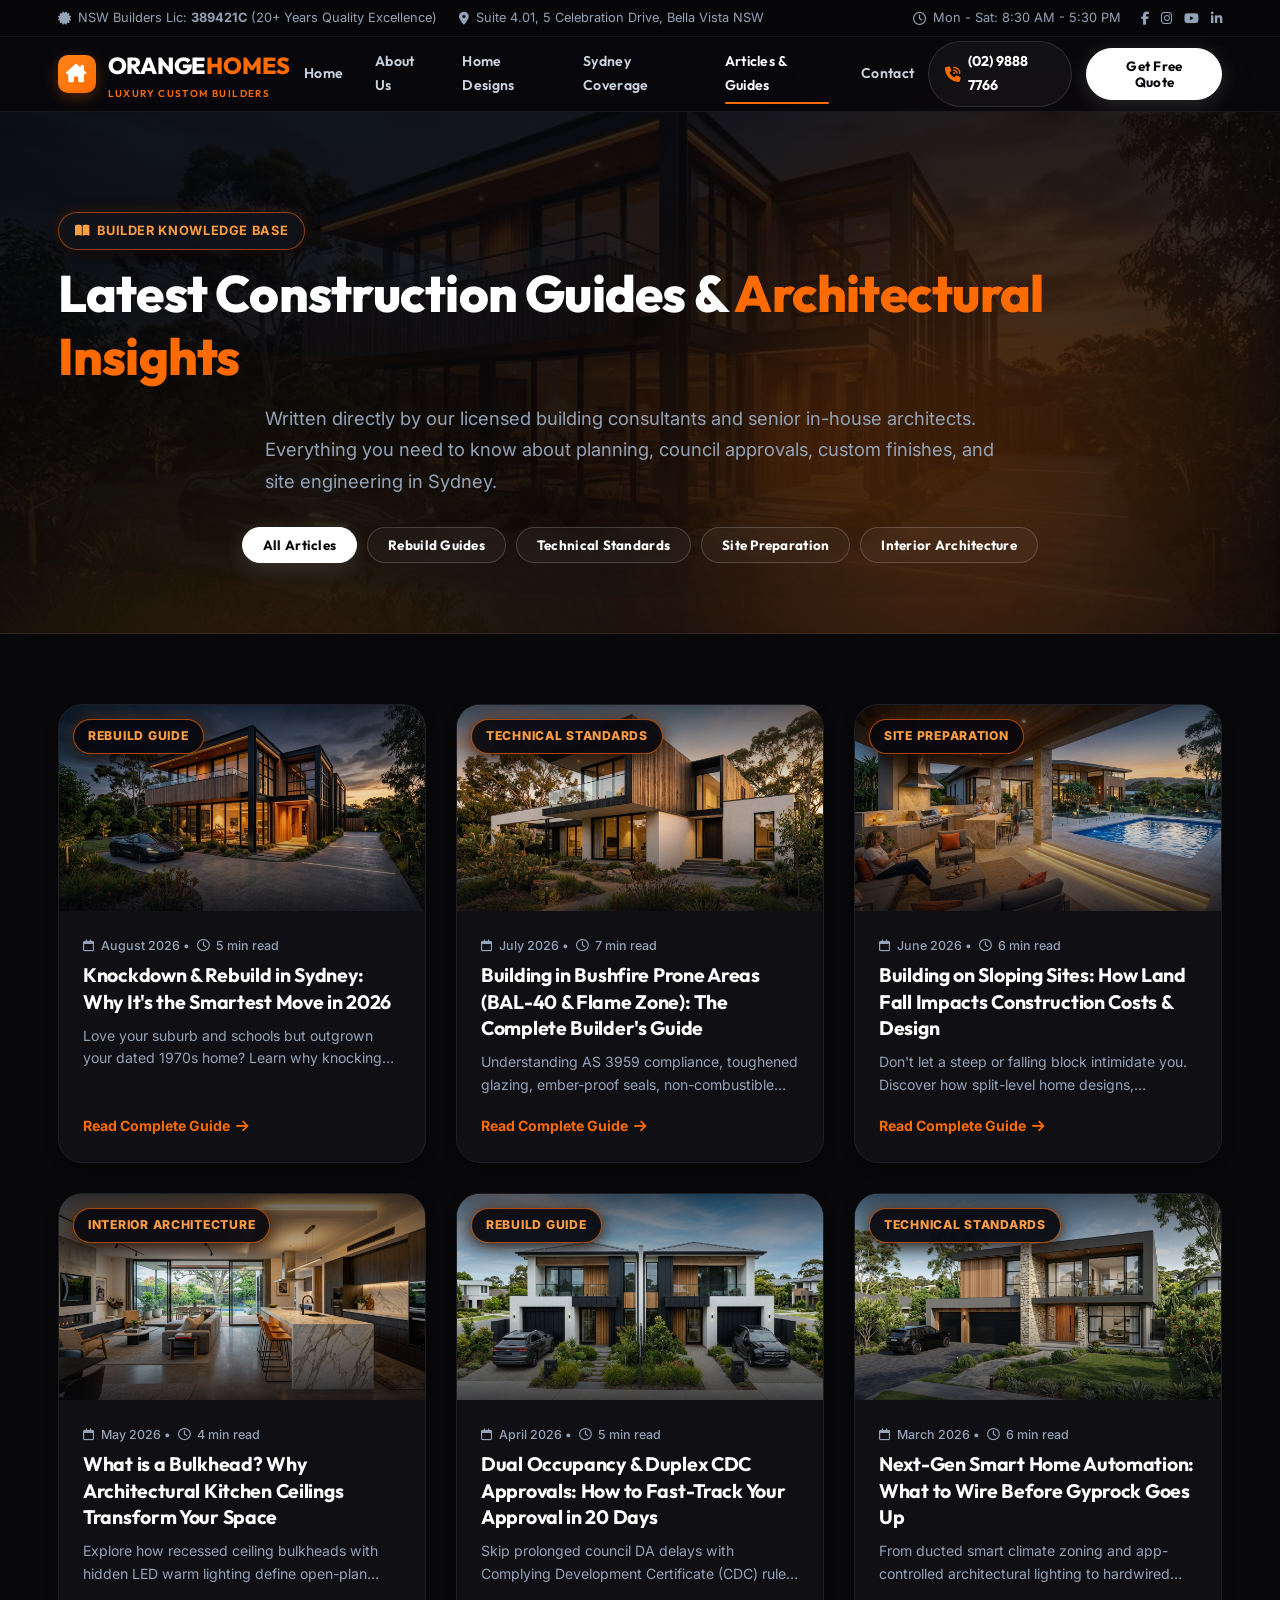
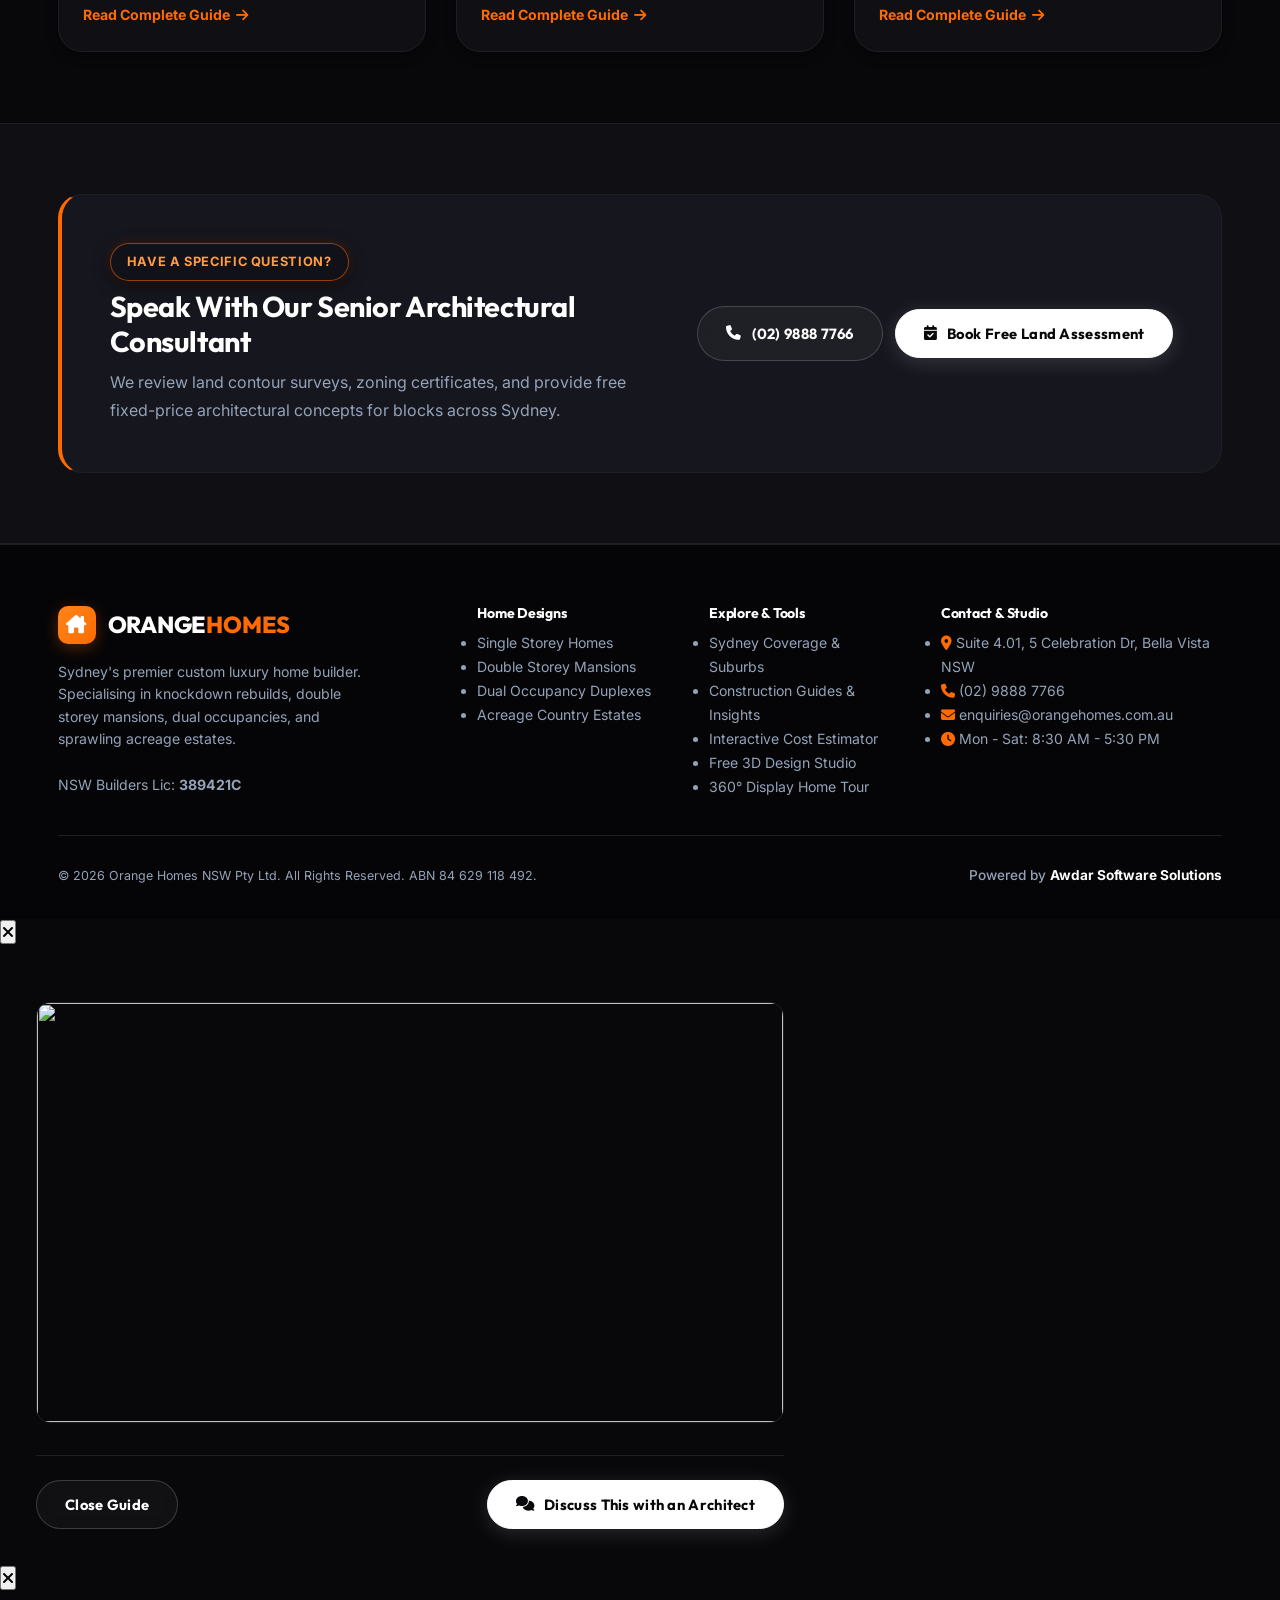
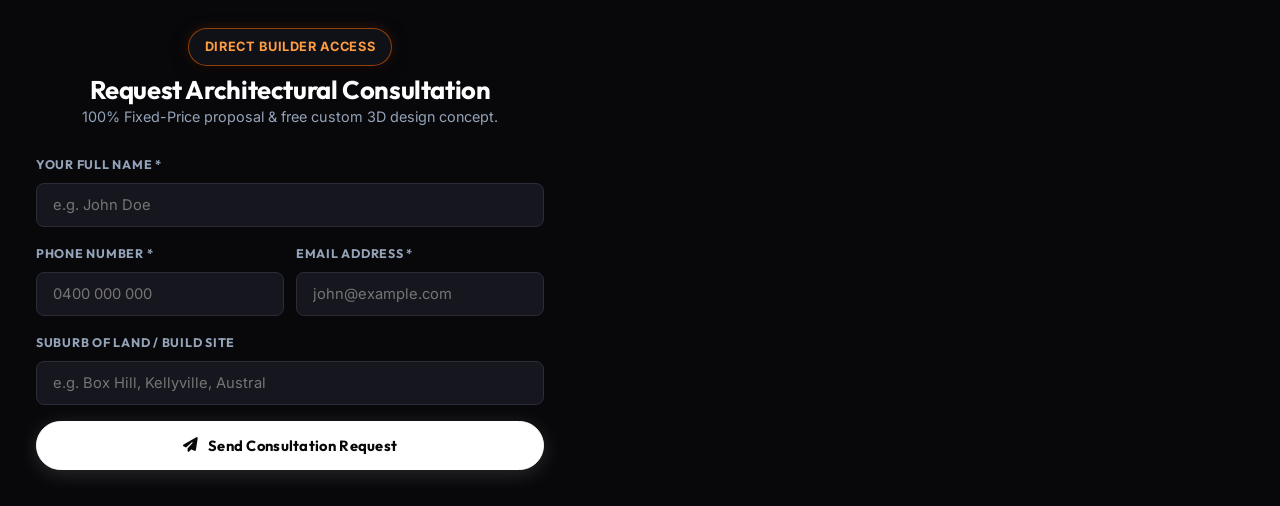
==== articles.html @ 8fb5b498 "Add files via upload" ====
<!DOCTYPE html>
<html lang="en-AU">
<head>
  <meta charset="UTF-8">
  <meta name="viewport" content="width=device-width, initial-scale=1.0">
  <title>Construction Guides & Architectural Insights | Orange Homes Sydney</title>
  <meta name="description" content="Explore expert building advice, knockdown rebuild guides, bushfire BAL-40 engineering standards, and architectural design trends from Sydney's luxury custom home builders.">
  <meta name="keywords" content="sydney home building guides, knockdown rebuild guide, BAL-40 construction sydney, architectural trends sydney, dual occupancy cdc">
  
  <!-- Favicon -->
  <link rel="icon" type="image/svg+xml" href="data:image/svg+xml,<svg xmlns='http://www.w3.org/2000/svg' viewBox='0 0 100 100'><rect width='100' height='100' rx='20' fill='%23ff6b00'/><path d='M30 65 L50 25 L70 65 Z' fill='%23ffffff'/></svg>">
  
  <!-- Google Fonts: Outfit & Inter -->
  <link rel="preconnect" href="https://fonts.googleapis.com">
  <link rel="preconnect" href="https://fonts.gstatic.com" crossorigin>
  <link href="https://fonts.googleapis.com/css2?family=Inter:wght@300;400;500;600;700&family=Outfit:wght@400;500;600;700;800;900&display=swap" rel="stylesheet">
  
  <!-- FontAwesome 6 Icons -->
  <link rel="stylesheet" href="https://cdnjs.cloudflare.com/ajax/libs/font-awesome/6.5.1/css/all.min.css" crossorigin="anonymous" referrerpolicy="no-referrer" />
  
  <!-- Custom Stylesheet -->
  <link rel="stylesheet" href="css/style.css">
</head>
<body class="bg-dark">

  <!-- ==========================================================================
       FLUID WATER BACKGROUND
       ========================================================================== -->
  <canvas id="fluidCanvas" class="fluid-canvas"></canvas>
  <div class="fluid-ambient-orb fluid-orb-1"></div>
  <div class="fluid-ambient-orb fluid-orb-2"></div>
  <div class="fluid-ambient-orb fluid-orb-3"></div>
  <!-- Ambient Glow -->
  <div class="liquid-cursor-glow" id="liquidCursorGlow"></div>

  <!-- ==========================================================================
       TOP NOTIFICATION BAR
       ========================================================================== -->
  <div class="top-notification-bar">
    <div class="container top-bar-inner">
      <div class="top-bar-left">
        <div class="top-bar-item">
          <i class="fa-solid fa-certificate"></i>
          <span>NSW Builders Lic: <strong>389421C</strong> (20+ Years Quality Excellence)</span>
        </div>
        <div class="top-bar-item">
          <i class="fa-solid fa-location-dot"></i>
          <span>Suite 4.01, 5 Celebration Drive, Bella Vista NSW</span>
        </div>
      </div>
      <div class="top-bar-right">
        <div class="top-bar-item">
          <i class="fa-regular fa-clock"></i>
          <span>Mon - Sat: 8:30 AM - 5:30 PM</span>
        </div>
        <div class="top-bar-social">
          <a href="#" aria-label="Facebook"><i class="fa-brands fa-facebook-f"></i></a>
          <a href="#" aria-label="Instagram"><i class="fa-brands fa-instagram"></i></a>
          <a href="#" aria-label="YouTube"><i class="fa-brands fa-youtube"></i></a>
          <a href="#" aria-label="LinkedIn"><i class="fa-brands fa-linkedin-in"></i></a>
        </div>
      </div>
    </div>
  </div>

  <!-- ==========================================================================
       STICKY LUXURY NAVBAR
       ========================================================================== -->
  <header class="site-header">
    <div class="container nav-container">
      
      <!-- Brand Logo -->
      <a href="index.html" class="brand-logo">
        <div class="logo-symbol"><i class="fa-solid fa-house-chimney"></i></div>
        <div class="logo-text">
          ORANGE<span>HOMES</span>
          <span class="logo-tag">Luxury Custom Builders</span>
        </div>
      </a>

      <!-- Desktop Navigation Menu -->
      <nav class="desktop-nav">
        <ul class="nav-menu">
          <li class="nav-item"><a href="index.html" class="nav-link">Home</a></li>
          <li class="nav-item"><a href="index.html#why-choose-us" class="nav-link">About Us</a></li>
          <li class="nav-item"><a href="index.html#home-designs" class="nav-link">Home Designs</a></li>
          <li class="nav-item"><a href="sydney-coverage.html" class="nav-link">Sydney Coverage</a></li>
          <li class="nav-item active"><a href="articles.html" class="nav-link">Articles & Guides</a></li>
          <li class="nav-item"><a href="contact.html" class="nav-link">Contact</a></li>
        </ul>
      </nav>

      <!-- Action Button & Phone -->
      <div class="header-actions">
        <a href="tel:+61298887766" class="header-phone">
          <i class="fa-solid fa-phone-volume"></i>
          <span>(02) 9888 7766</span>
        </a>
        <button class="btn btn-primary btn-sm" onclick="openContactModal('Articles Quote')">
          Get Free Quote
        </button>
        <button class="mobile-nav-toggle" aria-label="Open Navigation Menu">
          <i class="fa-solid fa-bars"></i>
        </button>
      </div>

    </div>
  </header>

  <!-- ==========================================================================
       PAGE HERO BANNER
       ========================================================================== -->
  <section class="page-hero-banner" style="background: linear-gradient(rgba(8,8,11,0.85), rgba(8,8,11,0.95)), url('assets/images/hero_luxury_home.jpg') center/cover no-repeat; padding: 100px 0 70px; border-bottom: 1px solid var(--border-dark);">
    <div class="container text-center">
      <span class="badge-orange" style="margin-bottom: 12px; display: inline-flex; align-items: center; gap: 8px;">
        <i class="fa-solid fa-book-open"></i> Builder Knowledge Base
      </span>
      <h1 style="font-size: clamp(2.4rem, 4vw, 3.5rem); font-family: var(--font-heading); font-weight: 800; color: var(--text-white); margin-bottom: 16px;">
        Latest Construction Guides & <span class="text-orange">Architectural Insights</span>
      </h1>
      <p style="max-width: 750px; margin: 0 auto 30px; font-size: 1.15rem; color: var(--text-muted); line-height: 1.7;">
        Written directly by our licensed building consultants and senior in-house architects. Everything you need to know about planning, council approvals, custom finishes, and site engineering in Sydney.
      </p>
      
      <!-- Category Filter Pills -->
      <div class="article-filter-pills" style="display: flex; justify-content: center; gap: 10px; flex-wrap: wrap;">
        <button class="btn btn-primary btn-sm article-filter-btn active" data-category="all">All Articles</button>
        <button class="btn btn-outline-white btn-sm article-filter-btn" data-category="Rebuild Guide">Rebuild Guides</button>
        <button class="btn btn-outline-white btn-sm article-filter-btn" data-category="Technical Standards">Technical Standards</button>
        <button class="btn btn-outline-white btn-sm article-filter-btn" data-category="Site Preparation">Site Preparation</button>
        <button class="btn btn-outline-white btn-sm article-filter-btn" data-category="Interior Architecture">Interior Architecture</button>
      </div>
    </div>
  </section>

  <!-- ==========================================================================
       ALL ARTICLES LISTING GRID
       ========================================================================== -->
  <section class="section-padding bg-dark">
    <div class="container">
      
      <div id="allArticlesGrid" class="designs-grid">
        <!-- Rendered dynamically via js/app.js -->
      </div>

    </div>
  </section>

  <!-- ==========================================================================
       EXPERT ADVICE BANNER
       ========================================================================== -->
  <section class="section-padding bg-dark-card" style="border-top: 1px solid var(--border-dark); border-bottom: 1px solid var(--border-dark);">
    <div class="container">
      <div class="banner-grid" style="background: var(--bg-dark-elevated); border: 1px solid var(--border-dark); border-left: 4px solid var(--accent-orange); border-radius: var(--radius-lg); padding: 48px;">
        <div>
          <span class="badge-orange" style="margin-bottom: 8px;">Have a Specific Question?</span>
          <h3 style="font-size: 1.8rem; margin-bottom: 10px; color: var(--text-white);">Speak With Our Senior Architectural Consultant</h3>
          <p style="color: var(--text-muted); margin: 0; line-height: 1.7;">We review land contour surveys, zoning certificates, and provide free fixed-price architectural concepts for blocks across Sydney.</p>
        </div>
        <div style="display: flex; gap: 12px; flex-wrap: wrap; align-items: center;">
          <a href="tel:+61298887766" class="btn btn-outline-white">
            <i class="fa-solid fa-phone"></i> (02) 9888 7766
          </a>
          <button class="btn btn-primary" onclick="openContactModal('Articles Page Consultation')">
            <i class="fa-solid fa-calendar-check"></i> Book Free Land Assessment
          </button>
        </div>
      </div>
    </div>
  </section>

  <!-- ==========================================================================
       SITE FOOTER
       ========================================================================== -->
  <footer class="site-footer">
    <div class="container">
      <div class="footer-grid">
        <div class="footer-brand">
          <a href="index.html" class="brand-logo">
            <div class="logo-symbol"><i class="fa-solid fa-house-chimney"></i></div>
            <div class="logo-text">ORANGE<span>HOMES</span></div>
          </a>
          <p>Sydney's premier custom luxury home builder. Specialising in knockdown rebuilds, double storey mansions, dual occupancies, and sprawling acreage estates.</p>
          <div class="footer-licence">NSW Builders Lic: <strong>389421C</strong></div>
        </div>

        <div class="footer-links">
          <h4>Home Designs</h4>
          <ul>
            <li><a href="index.html#home-designs">Single Storey Homes</a></li>
            <li><a href="index.html#home-designs">Double Storey Mansions</a></li>
            <li><a href="index.html#home-designs">Dual Occupancy Duplexes</a></li>
            <li><a href="index.html#home-designs">Acreage Country Estates</a></li>
          </ul>
        </div>

        <div class="footer-links">
          <h4>Explore & Tools</h4>
          <ul>
            <li><a href="sydney-coverage.html">Sydney Coverage & Suburbs</a></li>
            <li><a href="articles.html">Construction Guides & Insights</a></li>
            <li><a href="index.html#estimator">Interactive Cost Estimator</a></li>
            <li><a href="index.html#free-design-studio">Free 3D Design Studio</a></li>
            <li><a href="index.html#virtual-tour">360° Display Home Tour</a></li>
          </ul>
        </div>

        <div class="footer-links">
          <h4>Contact & Studio</h4>
          <ul>
            <li><i class="fa-solid fa-location-dot text-orange"></i> Suite 4.01, 5 Celebration Dr, Bella Vista NSW</li>
            <li><i class="fa-solid fa-phone text-orange"></i> (02) 9888 7766</li>
            <li><i class="fa-solid fa-envelope text-orange"></i> enquiries@orangehomes.com.au</li>
            <li><i class="fa-solid fa-clock text-orange"></i> Mon - Sat: 8:30 AM - 5:30 PM</li>
          </ul>
        </div>
      </div>

      <div class="footer-bottom">
        <div>
          &copy; 2026 Orange Homes NSW Pty Ltd. All Rights Reserved. ABN 84 629 118 492.
        </div>
        <div style="font-size: 0.85rem; color: var(--text-muted); font-weight: 500;">
          Powered by <strong style="color: var(--text-white); font-weight: 700;">Awdar Software Solutions</strong>
        </div>
      </div>
    </div>
  </footer>

  <!-- ==========================================================================
       ARTICLE DETAILS MODAL
       ========================================================================== -->
  <div id="articleDetailModal" class="custom-modal">
    <div class="modal-backdrop" onclick="closeArticleModal()"></div>
    <div class="modal-content" style="max-width: 820px; max-height: 90vh; overflow-y: auto;">
      <button class="modal-close" onclick="closeArticleModal()" aria-label="Close Article Modal">
        <i class="fa-solid fa-xmark"></i>
      </button>
      <div class="modal-body" style="padding: 36px;">
        <div id="modalArticleMeta" style="font-size: 0.82rem; color: var(--accent-orange); font-weight: 700; text-transform: uppercase; margin-bottom: 8px;"></div>
        <h2 id="modalArticleTitle" style="font-size: 2rem; color: var(--text-white); margin-bottom: 20px; line-height: 1.3;"></h2>
        <div style="width: 100%; aspect-ratio: 16/9; border-radius: var(--radius-md); overflow: hidden; margin-bottom: 24px; border: 1px solid var(--border-dark);">
          <img id="modalArticleImg" src="" alt="" style="width: 100%; height: 100%; object-fit: cover;">
        </div>
        <div id="modalArticleContent" class="article-rich-text" style="color: var(--text-light); line-height: 1.8; font-size: 1.05rem;"></div>
        <div style="margin-top: 32px; padding-top: 24px; border-top: 1px solid var(--border-dark); display: flex; justify-content: space-between; align-items: center; flex-wrap: wrap; gap: 16px;">
          <button class="btn btn-outline-white" onclick="closeArticleModal()">Close Guide</button>
          <button class="btn btn-primary" onclick="closeArticleModal(); openContactModal('Article Discussion');">
            <i class="fa-solid fa-comments"></i> Discuss This with an Architect
          </button>
        </div>
      </div>
    </div>
  </div>

  <!-- Shared Contact Modal -->
  <div id="contactModal" class="custom-modal">
    <div class="modal-backdrop" onclick="closeContactModal()"></div>
    <div class="modal-content" style="max-width: 580px;">
      <button class="modal-close" onclick="closeContactModal()" aria-label="Close Modal">
        <i class="fa-solid fa-xmark"></i>
      </button>
      <div class="modal-body" style="padding: 36px;">
        <div style="text-align: center; margin-bottom: 24px;">
          <span class="badge-orange">Direct Builder Access</span>
          <h3 id="contactModalTitle" style="font-size: 1.6rem; margin-top: 8px;">Request Architectural Consultation</h3>
          <p style="color: var(--text-muted); font-size: 0.9rem;">100% Fixed-Price proposal & free custom 3D design concept.</p>
        </div>
        <form id="contactModalForm">
          <div class="form-group" style="margin-bottom: 16px;">
            <label>Your Full Name *</label>
            <input type="text" class="form-control" required placeholder="e.g. John Doe">
          </div>
          <div class="form-row" style="display: grid; grid-template-columns: 1fr 1fr; gap: 12px; margin-bottom: 16px;">
            <div class="form-group">
              <label>Phone Number *</label>
              <input type="tel" class="form-control" required placeholder="0400 000 000">
            </div>
            <div class="form-group">
              <label>Email Address *</label>
              <input type="email" class="form-control" required placeholder="john@example.com">
            </div>
          </div>
          <div class="form-group" style="margin-bottom: 16px;">
            <label>Suburb of Land / Build Site</label>
            <input type="text" class="form-control" placeholder="e.g. Box Hill, Kellyville, Austral">
          </div>
          <button type="submit" class="btn btn-primary" style="width: 100%; padding: 14px;">
            <i class="fa-solid fa-paper-plane"></i> Send Consultation Request
          </button>
        </form>
      </div>
    </div>
  </div>

  <div id="toastNotification" class="toast-notification"></div>

  <!-- Scripts -->
  <script src="js/data.js"></script>
  <script src="js/app.js"></script>
</body>
</html>
---- css/style.css ----
/* ==========================================================================
   ORANGE HOMES - ULTRA-LUXURY FLUID ARCHITECTURAL DESIGN SYSTEM
   Palette: Velvet Obsidian, Crisp Architectural White, Refined Amber-Orange Accents
   Style: Water-like Fluid Flow, Morphing Ambient Orbs, Liquid Glass & Buoyancy
   ========================================================================== */

:root {
  /* Core Velvet Obsidian Canvas */
  --bg-dark: #08080b;
  --bg-dark-card: #0f0f14;
  --bg-dark-elevated: #16161e;
  --bg-dark-subtle: #1e1e28;
  --bg-white: #ffffff;
  --bg-light: #f8fafc;

  /* Refined Fluid Orange Accents */
  --accent-orange: #ff6b00;
  --accent-orange-hover: #ff851b;
  --accent-orange-dark: #e65100;
  --accent-orange-subtle: rgba(255, 107, 0, 0.06);
  --accent-orange-border: rgba(255, 107, 0, 0.22);
  --accent-orange-glow: rgba(255, 107, 0, 0.18);
  --accent-amber: #f59e0b;

  /* Fluid Shimmer & Glass Layers */
  --glass-bg: rgba(15, 15, 20, 0.72);
  --glass-border: rgba(255, 255, 255, 0.08);
  --glass-border-hover: rgba(255, 107, 0, 0.35);

  /* High-Contrast Architectural Typography */
  --text-white: #ffffff;
  --text-light: #f1f5f9;
  --text-muted: #94a3b8;
  --text-subtle: #64748b;
  --text-dark: #0f172a;
  --text-dark-muted: #475569;

  /* Sleek Borders */
  --border-dark: #1e1e26;
  --border-dark-light: #2c2c38;

  /* Fonts */
  --font-heading: 'Outfit', -apple-system, BlinkMacSystemFont, "Segoe UI", Roboto, sans-serif;
  --font-body: 'Inter', -apple-system, BlinkMacSystemFont, "Segoe UI", Roboto, sans-serif;

  /* Shadows */
  --shadow-sm: 0 4px 12px rgba(0, 0, 0, 0.4);
  --shadow-md: 0 12px 36px rgba(0, 0, 0, 0.6);
  --shadow-lg: 0 24px 60px rgba(0, 0, 0, 0.75);
  --shadow-fluid: 0 20px 40px -15px rgba(255, 107, 0, 0.18);

  --radius-sm: 8px;
  --radius-md: 14px;
  --radius-lg: 24px;
  --radius-full: 9999px;

  /* Fluid Water-like Bezier Transitions */
  --ease-fluid: cubic-bezier(0.25, 1, 0.5, 1);
  --ease-spring: cubic-bezier(0.34, 1.56, 0.64, 1);
  --transition-fast: 0.25s var(--ease-fluid);
  --transition-normal: 0.4s var(--ease-fluid);
  --transition-slow: 0.8s var(--ease-fluid);
}

/* Reset & Base */
*, *::before, *::after {
  box-sizing: border-box;
  margin: 0;
  padding: 0;
}

html {
  scroll-behavior: smooth;
  font-size: 16px;
  background-color: var(--bg-dark);
  color: var(--text-light);
}

body {
  font-family: var(--font-body);
  line-height: 1.7;
  background-color: var(--bg-dark);
  color: var(--text-light);
  overflow-x: hidden;
  -webkit-font-smoothing: antialiased;
  position: relative;
}

/* ==========================================================================
   FLUID WATER CANVAS & AMBIENT LIQUID ORBS
   ========================================================================== */
.fluid-canvas {
  position: fixed;
  top: 0;
  left: 0;
  width: 100vw;
  height: 100vh;
  pointer-events: none;
  z-index: 0;
  opacity: 0.5;
}

/* ==========================================================================
   LUXURY DARK & AMBER ARCHITECTURAL ARROW POINTER (ZERO-LAG HARDWARE ACCELERATED)
   ========================================================================== */
:root {
  --cursor-default: url("data:image/svg+xml,%3Csvg xmlns='http://www.w3.org/2000/svg' width='28' height='28' viewBox='0 0 28 28' fill='none'%3E%3Cdefs%3E%3Cfilter id='glow' x='-20%25' y='-20%25' width='140%25' height='140%25'%3E%3CfeDropShadow dx='0' dy='1.5' stdDeviation='1.5' flood-color='%23ff6b00' flood-opacity='0.65'/%3E%3C/filter%3E%3C/defs%3E%3Cpath d='M3 2 L22 13.5 L13.5 15.5 L9.5 25 Z' fill='%230b0b10' stroke='%23ff6b00' stroke-width='1.75' stroke-linejoin='round' filter='url(%23glow)'/%3E%3Cpath d='M5 4.5 L17.5 12 L12 13.5 L9 20.5 Z' fill='%231a1a24'/%3E%3Ccircle cx='3' cy='2' r='1.25' fill='%23ff851b'/%3E%3C/svg%3E") 3 2, default;

  --cursor-pointer: url("data:image/svg+xml,%3Csvg xmlns='http://www.w3.org/2000/svg' width='28' height='28' viewBox='0 0 28 28' fill='none'%3E%3Cdefs%3E%3Cfilter id='pglow' x='-30%25' y='-30%25' width='160%25' height='160%25'%3E%3CfeDropShadow dx='0' dy='2' stdDeviation='2.5' flood-color='%23ff6b00' flood-opacity='0.95'/%3E%3C/filter%3E%3C/defs%3E%3Cpath d='M3 2 L22 13.5 L13.5 15.5 L9.5 25 Z' fill='%23ff6b00' stroke='%23ffffff' stroke-width='1.5' stroke-linejoin='round' filter='url(%23pglow)'/%3E%3Cpath d='M6 6 L16 12 L12 13.5 L9.5 19 Z' fill='%23ff851b'/%3E%3Ccircle cx='3' cy='2' r='1.5' fill='%23ffffff'/%3E%3C/svg%3E") 3 2, pointer;
}

html, body {
  cursor: var(--cursor-default);
}

a, 
a *,
button, 
button *,
input[type="submit"], 
input[type="button"], 
select, 
[role="button"], 
.btn, 
.btn *,
.nav-link,
.dropdown-link,
.mobile-nav-link,
.footer-link,
.top-bar-btn,
.top-bar-item a,
.header-phone,
.header-phone *,
.design-card, 
.design-card *,
.package-card, 
.package-card *,
.suburb-card, 
.suburb-card *,
.why-card, 
.why-card *,
.testimonial-card,
.testimonial-card *,
.article-card,
.article-card *,
.filter-select, 
.storey-tab, 
.calc-tab, 
.step-indicator, 
.faq-question, 
.tour-hotspot, 
.option-tile, 
.level-tab-btn,
.testimonial-slider-arrow,
.testimonial-dot,
.pagination-btn,
.modal-close,
.modal-close-btn,
.float-btn,
label,
label * {
  cursor: var(--cursor-pointer) !important;
}

input[type="text"],
input[type="email"],
input[type="tel"],
input[type="number"],
textarea {
  cursor: text !important;
}

/* Disable dual trailing cursor elements for instantaneous zero-lag response */
.custom-cursor-wrapper,
.cursor-dot,
.cursor-ring,
.cursor-badge {
  display: none !important;
}

.liquid-cursor-glow {
  position: fixed;
  top: 0;
  left: 0;
  width: 520px;
  height: 520px;
  margin-top: -260px;
  margin-left: -260px;
  border-radius: 50%;
  background: radial-gradient(circle, rgba(255, 107, 0, 0.09) 0%, rgba(255, 133, 27, 0.035) 40%, transparent 70%);
  pointer-events: none;
  z-index: 1;
  mix-blend-mode: screen;
  filter: blur(50px);
  opacity: 0;
  transition: opacity 0.6s ease;
  will-change: transform;
}

/* Fluid Background Ambient Glow Orbs */
.fluid-ambient-orb {
  position: fixed;
  border-radius: 50%;
  pointer-events: none;
  filter: blur(110px);
  z-index: 0;
  opacity: 0.12;
}

.fluid-orb-1 {
  top: 8%;
  right: -5%;
  width: 650px;
  height: 650px;
  background: radial-gradient(circle, #ff6b00 0%, #ff851b 50%, transparent 70%);
  animation: fluidMorph1 20s infinite alternate var(--ease-fluid);
}

.fluid-orb-2 {
  top: 48%;
  left: -8%;
  width: 750px;
  height: 750px;
  background: radial-gradient(circle, #ea580c 0%, #f59e0b 40%, transparent 70%);
  animation: fluidMorph2 25s infinite alternate var(--ease-fluid);
}

.fluid-orb-3 {
  bottom: 8%;
  right: 8%;
  width: 550px;
  height: 550px;
  background: radial-gradient(circle, #ff851b 0%, #ff6b00 50%, transparent 70%);
  animation: fluidMorph1 22s infinite alternate-reverse var(--ease-fluid);
}

@keyframes fluidMorph1 {
  0% { transform: translate(0, 0) scale(1); border-radius: 40% 60% 60% 40% / 50% 40% 60% 50%; }
  50% { transform: translate(-60px, 80px) scale(1.15); border-radius: 60% 40% 30% 70% / 60% 30% 70% 40%; }
  100% { transform: translate(40px, -40px) scale(0.95); border-radius: 50% 50% 40% 60% / 40% 60% 50% 50%; }
}

@keyframes fluidMorph2 {
  0% { transform: translate(0, 0) scale(1); border-radius: 50% 50% 60% 40% / 40% 50% 50% 60%; }
  50% { transform: translate(80px, -50px) scale(1.1); border-radius: 30% 70% 50% 50% / 50% 40% 60% 50%; }
  100% { transform: translate(-40px, 60px) scale(1.05); border-radius: 60% 40% 40% 60% / 60% 50% 50% 40%; }
}

/* Water Ripple Animation */
.water-ripple {
  position: absolute;
  border-radius: 50%;
  transform: translate(-50%, -50%) scale(0);
  background: radial-gradient(circle, rgba(255, 255, 255, 0.35) 0%, rgba(255, 107, 0, 0.22) 35%, rgba(255, 255, 255, 0.08) 55%, transparent 75%);
  border: 1px solid rgba(255, 255, 255, 0.35);
  box-shadow: 0 0 25px rgba(255, 107, 0, 0.25);
  pointer-events: none;
  animation: waterRippleWave 0.8s cubic-bezier(0.1, 0.8, 0.3, 1) forwards;
  z-index: 10;
}

@keyframes waterRippleWave {
  0% {
    transform: translate(-50%, -50%) scale(0);
    opacity: 0.95;
  }
  100% {
    transform: translate(-50%, -50%) scale(4.5);
    opacity: 0;
  }
}

/* Fluid Wave Section Divider */
.fluid-wave-divider {
  position: relative;
  width: 100%;
  overflow: hidden;
  line-height: 0;
  z-index: 2;
}

.fluid-wave-divider svg {
  display: block;
  width: calc(100% + 1.3px);
  height: 48px;
}

h1, h2, h3, h4, h5, h6 {
  font-family: var(--font-heading);
  color: var(--text-white);
  font-weight: 700;
  line-height: 1.22;
  letter-spacing: -0.015em;
}

a {
  color: inherit;
  text-decoration: none;
  transition: color var(--transition-fast), text-shadow var(--transition-fast), transform var(--transition-fast);
}

a:hover {
  color: var(--accent-orange);
}

a:hover i.fa-arrow-right,
a:hover i.fa-chevron-right,
a:hover i.fa-angle-right {
  transform: translateX(4px);
  color: #ff851b;
  transition: transform var(--transition-fast), color var(--transition-fast);
}

img {
  max-width: 100%;
  height: auto;
  display: block;
}

button, input, select, textarea {
  font-family: inherit;
  font-size: inherit;
  outline: none;
}

/* Utilities */
.container {
  width: 100%;
  max-width: 100%;
  margin-left: auto;
  margin-right: auto;
  padding-left: clamp(24px, 4.5vw, 72px);
  padding-right: clamp(24px, 4.5vw, 72px);
  position: relative;
  z-index: 1;
}

.section-padding {
  padding-top: clamp(54px, 5.5vw, 76px);
  padding-bottom: clamp(54px, 5.5vw, 76px);
  position: relative;
}

.text-orange {
  color: var(--accent-orange) !important;
}

.text-white {
  color: var(--text-white) !important;
}

.text-muted {
  color: var(--text-muted) !important;
}

.bg-dark {
  background-color: var(--bg-dark);
}

.bg-dark-card {
  background-color: var(--bg-dark-card);
}

.bg-dark-elevated {
  background-color: var(--bg-dark-elevated);
}

/* Fluid Scroll Reveals */
.reveal-fade-up {
  opacity: 0;
  transform: translateY(32px);
  transition: opacity 0.8s var(--ease-fluid), transform 0.8s var(--ease-fluid);
  will-change: opacity, transform;
}

.reveal-fade-up.is-visible {
  opacity: 1;
  transform: translateY(0);
}

.reveal-fade-in {
  opacity: 0;
  transition: opacity 0.9s ease;
}

.reveal-fade-in.is-visible {
  opacity: 1;
}

/* Fluid Water Buoyancy Keyframe */
@keyframes waterFloat {
  0% { transform: translateY(0px); }
  50% { transform: translateY(-7px); }
  100% { transform: translateY(0px); }
}

@keyframes waterGleam {
  0% { background-position: 0% 50%; }
  50% { background-position: 100% 50%; }
  100% { background-position: 0% 50%; }
}

/* Badges (Liquid Glass Styling) */
.badge-orange {
  display: inline-flex;
  align-items: center;
  gap: 8px;
  padding: 7px 16px;
  background: rgba(18, 18, 26, 0.92);
  color: #ff9d42;
  border: 1px solid rgba(255, 107, 0, 0.55);
  border-radius: var(--radius-full);
  font-size: 0.8rem;
  font-weight: 700;
  letter-spacing: 0.05em;
  text-transform: uppercase;
  backdrop-filter: blur(14px);
  -webkit-backdrop-filter: blur(14px);
  box-shadow: 0 4px 16px rgba(0, 0, 0, 0.65), 0 0 12px rgba(255, 107, 0, 0.2);
  transition: all var(--transition-fast);
}

.badge-orange:hover {
  background: rgba(28, 20, 20, 0.96);
  border-color: rgba(255, 107, 0, 0.85);
  color: #ffa959;
  transform: translateY(-2px);
  box-shadow: 0 6px 20px rgba(0, 0, 0, 0.75), 0 0 18px rgba(255, 107, 0, 0.35);
}

.badge-dark {
  display: inline-flex;
  align-items: center;
  gap: 8px;
  padding: 7px 16px;
  background: rgba(18, 18, 24, 0.85);
  color: var(--text-light);
  border: 1px solid var(--border-dark);
  border-radius: var(--radius-full);
  font-size: 0.78rem;
  font-weight: 600;
  backdrop-filter: blur(12px);
}

/* Button System (Fluid Water Shine & Ripple) */
.btn {
  display: inline-flex;
  align-items: center;
  justify-content: center;
  gap: 10px;
  padding: 14px 28px;
  font-family: var(--font-heading);
  font-size: 0.92rem;
  font-weight: 700;
  letter-spacing: 0.02em;
  border-radius: var(--radius-full);
  cursor: var(--cursor-pointer);
  transition: all var(--transition-normal);
  border: 1px solid transparent;
  text-align: center;
  position: relative;
  overflow: hidden;
  z-index: 1;
}

/* Fluid Shimmer Wave on Buttons */
.btn::after {
  content: '';
  position: absolute;
  top: 0;
  left: -120%;
  width: 60%;
  height: 100%;
  background: linear-gradient(90deg, transparent, rgba(255, 255, 255, 0.25), transparent);
  transform: skewX(-20deg);
  transition: left 0.7s var(--ease-fluid);
  z-index: -1;
}

.btn:hover::after {
  left: 140%;
}

.btn:active {
  transform: scale(0.97);
}

.btn-primary {
  background: #ffffff;
  color: #08080b;
  box-shadow: 0 4px 20px rgba(255, 255, 255, 0.14);
  border-color: #ffffff;
}

.btn-primary:hover {
  background: #f8fafc;
  color: #000000;
  transform: translateY(-3px);
  box-shadow: 0 8px 25px rgba(255, 255, 255, 0.25);
}

.btn-orange-accent {
  background: linear-gradient(135deg, #ff851b 0%, #ff6b00 100%);
  color: #ffffff;
  box-shadow: 0 4px 20px rgba(255, 107, 0, 0.3);
}

.btn-orange-accent:hover {
  transform: translateY(-3px);
  box-shadow: 0 10px 30px rgba(255, 107, 0, 0.45);
  background: linear-gradient(135deg, #ffa048 0%, #ff851b 100%);
}

.btn-outline-orange {
  background: rgba(255, 107, 0, 0.04);
  color: var(--text-white);
  border: 1px solid rgba(255, 107, 0, 0.35);
  backdrop-filter: blur(8px);
}

.btn-outline-orange:hover {
  background: var(--accent-orange);
  color: #ffffff;
  border-color: var(--accent-orange);
  box-shadow: 0 8px 25px rgba(255, 107, 0, 0.35);
  transform: translateY(-3px);
}

.btn-outline-white {
  background: rgba(255, 255, 255, 0.04);
  color: var(--text-white);
  border: 1px solid rgba(255, 255, 255, 0.18);
  backdrop-filter: blur(8px);
}

.btn-outline-white:hover {
  border-color: var(--text-white);
  background: rgba(255, 255, 255, 0.12);
  transform: translateY(-3px);
}

.btn-sm {
  padding: 9px 20px;
  font-size: 0.84rem;
}

.btn-lg {
  padding: 17px 36px;
  font-size: 1.05rem;
}

/* ==========================================================================
   TOP NOTIFICATION BAR & PROFESSIONAL SLIM NAVBAR
   ========================================================================== */
.top-notification-bar {
  background: #060608;
  border-bottom: 1px solid rgba(255, 255, 255, 0.06);
  padding: 7px 0;
  font-size: 0.8rem;
  color: var(--text-muted);
  position: relative;
  z-index: 1001;
}

.top-bar-inner {
  display: flex;
  justify-content: space-between;
  align-items: center;
  flex-wrap: wrap;
  gap: 12px;
}

.top-bar-left {
  display: flex;
  align-items: center;
  gap: 22px;
}

.top-bar-item {
  display: flex;
  align-items: center;
  gap: 7px;
}

.top-bar-item i {
  color: #94a3b8;
  font-size: 0.82rem;
}

.top-bar-right {
  display: flex;
  align-items: center;
  gap: 20px;
}

.top-bar-social {
  display: flex;
  gap: 12px;
}

.top-bar-social a {
  color: var(--text-muted);
  font-size: 0.82rem;
  transition: all var(--transition-fast);
}

.top-bar-social a:hover {
  color: var(--text-white);
  transform: translateY(-1px);
}

/* Site Header */
.site-header {
  position: sticky;
  top: 0;
  z-index: 1000;
  background: rgba(8, 8, 11, 0.82);
  backdrop-filter: blur(28px) saturate(190%);
  -webkit-backdrop-filter: blur(28px) saturate(190%);
  border-bottom: 1px solid rgba(255, 255, 255, 0.07);
  transition: all var(--transition-normal);
}

.site-header.scrolled {
  background: rgba(8, 8, 11, 0.96);
  border-bottom-color: rgba(255, 255, 255, 0.12);
  box-shadow: 0 10px 35px rgba(0, 0, 0, 0.65);
}

.nav-container {
  display: flex;
  align-items: center;
  justify-content: space-between;
  height: 74px;
}

/* Brand Logo (Refined Architectural Identity) */
.brand-logo {
  display: flex;
  align-items: center;
  gap: 12px;
  font-family: var(--font-heading);
  font-size: 1.45rem;
  font-weight: 800;
  letter-spacing: -0.01em;
  color: var(--text-white);
}

.logo-symbol {
  width: 38px;
  height: 38px;
  background: linear-gradient(135deg, #ff851b 0%, #ff6b00 100%);
  border-radius: 10px;
  display: flex;
  align-items: center;
  justify-content: center;
  color: #ffffff;
  font-size: 1.15rem;
  box-shadow: 0 4px 15px rgba(255, 107, 0, 0.3);
  transition: transform var(--transition-normal);
}

.brand-logo:hover .logo-symbol {
  transform: rotate(6deg) scale(1.06);
}

.logo-text span {
  color: var(--accent-orange);
}

.logo-tag {
  display: block;
  font-size: 0.62rem;
  font-weight: 600;
  letter-spacing: 0.14em;
  text-transform: uppercase;
  color: var(--text-muted);
}

/* Professional Navigation Links with Sliding Underline */
.nav-menu {
  display: flex;
  align-items: center;
  list-style: none;
  gap: 4px;
}

.nav-item {
  position: relative;
}

.nav-link {
  display: flex;
  align-items: center;
  gap: 6px;
  padding: 10px 14px;
  font-family: var(--font-heading);
  font-size: 0.88rem;
  font-weight: 600;
  color: #cbd5e1;
  letter-spacing: 0.02em;
  transition: all var(--transition-fast);
  position: relative;
}

.nav-link::after {
  content: '';
  position: absolute;
  bottom: 4px;
  left: 14px;
  right: 14px;
  height: 2px;
  background: var(--accent-orange);
  transform: scaleX(0);
  transform-origin: center;
  transition: transform 0.35s var(--ease-fluid);
  border-radius: 2px;
}

.nav-link:hover, .nav-item.active .nav-link {
  color: var(--text-white);
}

.nav-link:hover::after, .nav-item.active .nav-link::after {
  transform: scaleX(1);
}

.nav-link i.fa-angle-down {
  font-size: 0.68rem;
  color: #64748b;
  transition: transform var(--transition-fast), color var(--transition-fast);
}

.nav-item:hover .nav-link i.fa-angle-down {
  transform: rotate(180deg);
  color: var(--text-white);
}

/* Professional Dropdown Menus */
.nav-dropdown {
  position: absolute;
  top: calc(100% + 6px);
  left: 0;
  min-width: 250px;
  background: rgba(15, 15, 20, 0.96);
  backdrop-filter: blur(24px);
  -webkit-backdrop-filter: blur(24px);
  border: 1px solid var(--border-dark-light);
  border-radius: var(--radius-md);
  padding: 8px 0;
  box-shadow: var(--shadow-lg), 0 0 25px rgba(0, 0, 0, 0.6);
  opacity: 0;
  visibility: hidden;
  transform: translateY(10px);
  transition: all var(--transition-normal);
  list-style: none;
  z-index: 100;
}

.nav-item:hover .nav-dropdown {
  opacity: 1;
  visibility: visible;
  transform: translateY(0);
}

.dropdown-link {
  display: flex;
  align-items: center;
  gap: 12px;
  padding: 10px 20px;
  font-size: 0.85rem;
  color: #cbd5e1;
  font-weight: 500;
  transition: all var(--transition-fast);
}

.dropdown-link i {
  font-size: 0.8rem;
  color: #64748b;
  width: 16px;
  transition: color var(--transition-fast);
}

.dropdown-link:hover {
  color: var(--text-white);
  background: rgba(255, 255, 255, 0.05);
  padding-left: 24px;
}

.dropdown-link:hover i {
  color: var(--accent-orange);
}

/* Header Actions */
.header-actions {
  display: flex;
  align-items: center;
  gap: 14px;
}

.header-phone {
  display: flex;
  align-items: center;
  gap: 8px;
  background: rgba(255, 255, 255, 0.04);
  border: 1px solid rgba(255, 255, 255, 0.12);
  padding: 8px 16px;
  border-radius: var(--radius-full);
  color: var(--text-white);
  font-family: var(--font-heading);
  font-weight: 700;
  font-size: 0.88rem;
  transition: all var(--transition-fast);
}

.header-phone i {
  color: var(--accent-orange);
  font-size: 0.95rem;
}

.header-phone:hover {
  background: rgba(255, 255, 255, 0.08);
  border-color: rgba(255, 255, 255, 0.25);
  transform: translateY(-2px);
}

.mobile-nav-toggle {
  display: none;
  background: transparent;
  border: 1px solid var(--border-dark);
  color: var(--text-white);
  width: 40px;
  height: 40px;
  border-radius: var(--radius-sm);
  font-size: 1.1rem;
  cursor: var(--cursor-pointer);
}

/* ==========================================================================
   HERO SECTION (FULL FIRST SCREEN IMAGE & MENU SLIDER)
   ========================================================================== */
.hero-section {
  position: relative;
  height: calc(100vh - 110px);
  min-height: 600px;
  display: flex;
  align-items: center;
  background: #08080b;
  overflow: hidden;
  padding: 0 0 60px;
}

.hero-background {
  position: absolute;
  top: 0;
  left: 0;
  width: 100%;
  height: 100%;
  z-index: 1;
}

.hero-bg-img {
  width: 100%;
  height: 100%;
  object-fit: cover;
  object-position: center;
  filter: brightness(0.90) contrast(1.05) saturate(1.08);
  transform: scale(1.02);
  transition: transform 12s ease;
}

.hero-section:hover .hero-bg-img {
  transform: scale(1.05);
}

.hero-overlay {
  position: absolute;
  top: 0;
  left: 0;
  width: 100%;
  height: 100%;
  background: linear-gradient(
    180deg,
    rgba(8, 8, 11, 0.45) 0%,
    rgba(8, 8, 11, 0.15) 45%,
    rgba(8, 8, 11, 0.65) 100%
  ),
  linear-gradient(
    90deg,
    rgba(8, 8, 11, 0.75) 0%,
    rgba(8, 8, 11, 0.25) 55%,
    rgba(8, 8, 11, 0.1) 100%
  );
  z-index: 2;
}

.hero-content {
  position: relative;
  z-index: 10;
  max-width: 860px;
}

/* Animated Fluid Heading */
.hero-title {
  font-size: 4.4rem;
  font-weight: 800;
  letter-spacing: -0.035em;
  margin-top: 18px;
  margin-bottom: 30px;
  line-height: 1.1;
  color: #ffffff;
}

.hero-title .animated-fluid-word {
  display: inline-block;
  background: linear-gradient(
    90deg,
    #ffffff 0%,
    #ffe4cc 20%,
    #ff851b 45%,
    #ff6b00 70%,
    #ffffff 100%
  );
  background-size: 250% 100%;
  -webkit-background-clip: text;
  -webkit-text-fill-color: transparent;
  animation: fluidTextGleam 4s ease-in-out infinite;
  filter: drop-shadow(0 0 18px rgba(255, 107, 0, 0.45));
}

@keyframes fluidTextGleam {
  0% {
    background-position: 0% 50%;
  }
  50% {
    background-position: 100% 50%;
  }
  100% {
    background-position: 0% 50%;
  }
}

.hero-title-underline {
  display: block;
  width: 140px;
  height: 4px;
  border-radius: 4px;
  background: linear-gradient(90deg, #ff6b00, #ff851b, #ffffff, #ff6b00);
  background-size: 300% 100%;
  animation: fluidBarShift 3.5s ease-in-out infinite;
  margin-top: 18px;
  box-shadow: 0 0 16px rgba(255, 107, 0, 0.6);
}

@keyframes fluidBarShift {
  0% { background-position: 0% 50%; width: 100px; }
  50% { background-position: 100% 50%; width: 220px; }
  100% { background-position: 0% 50%; width: 100px; }
}

.hero-cta-group {
  display: flex;
  gap: 16px;
  flex-wrap: wrap;
  margin-top: 10px;
}

/* Hero Bottom Trust Strip (Floating Transparently Over Slider) */
.hero-bottom-trust-strip {
  position: absolute;
  bottom: 24px;
  left: 0;
  width: 100%;
  background: transparent;
  border-top: none;
  padding: 0;
  z-index: 15;
  pointer-events: none;
}

.hero-bottom-trust-strip .container {
  pointer-events: auto;
}

.hero-trust-grid {
  display: grid;
  grid-template-columns: repeat(4, 1fr);
  gap: 16px;
  align-items: center;
}

.trust-pill-item {
  display: flex;
  align-items: center;
  gap: 14px;
  padding: 12px 18px;
  border-radius: var(--radius-lg);
  background: rgba(10, 10, 15, 0.48);
  backdrop-filter: blur(20px) saturate(180%);
  -webkit-backdrop-filter: blur(20px) saturate(180%);
  border: 1px solid rgba(255, 255, 255, 0.12);
  box-shadow: 0 10px 30px rgba(0, 0, 0, 0.35);
  transition: all var(--transition-normal);
}

.trust-pill-item:hover {
  background: rgba(18, 18, 24, 0.75);
  border-color: rgba(255, 107, 0, 0.45);
  transform: translateY(-3px);
  box-shadow: 0 14px 35px rgba(0, 0, 0, 0.5), 0 0 20px rgba(255, 107, 0, 0.2);
}

.trust-pill-item .trust-icon {
  width: 38px;
  height: 38px;
  border-radius: 10px;
  background: rgba(255, 107, 0, 0.14);
  border: 1px solid rgba(255, 107, 0, 0.3);
  display: flex;
  align-items: center;
  justify-content: center;
  color: var(--accent-orange);
  font-size: 1rem;
  flex-shrink: 0;
}

.trust-pill-item .trust-text h5 {
  font-size: 0.88rem;
  font-weight: 700;
  color: #ffffff;
  line-height: 1.25;
  margin-bottom: 2px;
}

.trust-pill-item .trust-text p {
  font-size: 0.72rem;
  color: #cbd5e1;
  line-height: 1.2;
}

@media (max-width: 991px) {
  .hero-bottom-trust-strip {
    bottom: 16px;
  }
  .hero-trust-grid {
    grid-template-columns: repeat(2, 1fr);
    gap: 10px;
  }
}

@media (max-width: 575px) {
  .hero-bottom-trust-strip {
    position: relative;
    bottom: auto;
    margin-top: 24px;
    padding-bottom: 20px;
  }
  .hero-trust-grid {
    grid-template-columns: 1fr;
    gap: 8px;
  }
}

/* ==========================================================================
   PREMIUM ARCHITECTURAL STATEMENT TRANSITION BANNER
   ========================================================================== */
.architectural-statement-banner {
  position: relative;
  z-index: 12;
  background: #08080c;
  padding: 28px 0 0;
}

.statement-banner-inner {
  display: grid;
  grid-template-columns: auto 1fr auto;
  gap: 32px;
  align-items: center;
  padding: 22px 32px;
  background: rgba(16, 16, 24, 0.88);
  border: 1px solid rgba(255, 255, 255, 0.08);
  border-top: 2px solid var(--accent-orange);
  border-radius: var(--radius-lg);
  backdrop-filter: blur(28px) saturate(190%);
  -webkit-backdrop-filter: blur(28px) saturate(190%);
  box-shadow: 0 12px 36px rgba(0, 0, 0, 0.5), inset 0 1px 0 rgba(255, 255, 255, 0.08);
  margin: 0;
}

.statement-brand-mark {
  display: flex;
  align-items: center;
  gap: 14px;
  padding-right: 28px;
  border-right: 1px solid rgba(255, 255, 255, 0.1);
}

.mark-icon-wrap {
  width: 46px;
  height: 46px;
  border-radius: 12px;
  background: linear-gradient(135deg, rgba(255, 107, 0, 0.22) 0%, rgba(255, 133, 27, 0.08) 100%);
  border: 1px solid rgba(255, 107, 0, 0.35);
  display: flex;
  align-items: center;
  justify-content: center;
  color: var(--accent-orange);
  font-size: 1.25rem;
  box-shadow: 0 0 20px rgba(255, 107, 0, 0.25);
}

.mark-info {
  display: flex;
  flex-direction: column;
}

.mark-title {
  font-family: var(--font-heading);
  font-size: 1.05rem;
  font-weight: 800;
  letter-spacing: 0.04em;
  text-transform: uppercase;
  color: #ffffff;
  line-height: 1.2;
}

.mark-subtitle {
  font-size: 0.72rem;
  color: var(--accent-orange);
  font-weight: 600;
  letter-spacing: 0.04em;
  text-transform: uppercase;
}

.statement-quote-wrap {
  text-align: center;
}

.statement-quote-badge {
  display: inline-flex;
  align-items: center;
  gap: 8px;
  padding: 4px 14px;
  border-radius: var(--radius-full);
  background: rgba(255, 107, 0, 0.1);
  border: 1px solid rgba(255, 107, 0, 0.25);
  font-size: 0.74rem;
  font-weight: 700;
  color: #fdba74;
  text-transform: uppercase;
  letter-spacing: 0.08em;
  margin-bottom: 8px;
}

.statement-quote-text {
  font-family: var(--font-heading);
  font-size: 1.05rem;
  font-weight: 600;
  color: #f1f5f9;
  line-height: 1.45;
  font-style: italic;
}

.statement-credentials {
  display: flex;
  align-items: center;
  gap: 14px;
  padding-left: 28px;
  border-left: 1px solid rgba(255, 255, 255, 0.1);
}

.cred-chip {
  display: flex;
  align-items: center;
  gap: 10px;
  padding: 8px 14px;
  border-radius: var(--radius-md);
  background: rgba(255, 255, 255, 0.03);
  border: 1px solid rgba(255, 255, 255, 0.07);
  transition: all var(--transition-normal);
}

.cred-chip:hover {
  background: rgba(255, 107, 0, 0.08);
  border-color: rgba(255, 107, 0, 0.35);
  transform: translateY(-2px);
}

.cred-chip i {
  color: var(--accent-orange);
  font-size: 1.1rem;
}

.cred-chip strong {
  display: block;
  font-size: 0.84rem;
  color: #ffffff;
  line-height: 1.2;
}

.cred-chip small {
  display: block;
  font-size: 0.7rem;
  color: var(--text-muted);
}

@media (max-width: 1199px) {
  .statement-banner-inner {
    grid-template-columns: 1fr;
    gap: 18px;
    text-align: center;
  }
  .statement-brand-mark {
    justify-content: center;
    padding-right: 0;
    border-right: none;
    border-bottom: 1px solid rgba(255, 255, 255, 0.08);
    padding-bottom: 14px;
  }
  .statement-credentials {
    justify-content: center;
    padding-left: 0;
    border-left: none;
    border-top: 1px solid rgba(255, 255, 255, 0.08);
    padding-top: 14px;
  }
}

/* ==========================================================================
   ABOUT US SHORT INTRO BLOCK (Directly Under Slider)
   ========================================================================== */
.about-short-section {
  position: relative;
  padding: clamp(50px, 5vw, 70px) 0;
  background: #08080c;
  border-bottom: 1px solid rgba(255, 255, 255, 0.05);
}

.about-short-grid {
  display: grid;
  grid-template-columns: 1.18fr 0.82fr;
  gap: 54px;
  align-items: center;
}

.about-short-heading {
  font-size: 2.65rem;
  font-weight: 800;
  line-height: 1.2;
  margin-bottom: 18px;
  letter-spacing: -0.02em;
}

.about-short-lead {
  font-size: 1.08rem;
  color: #e2e8f0;
  line-height: 1.7;
  margin-bottom: 12px;
}

.about-short-body {
  font-size: 0.94rem;
  color: var(--text-muted);
  line-height: 1.7;
  margin-bottom: 26px;
}

.about-pillars-grid {
  display: grid;
  grid-template-columns: repeat(2, 1fr);
  gap: 14px;
  margin-bottom: 28px;
}

.about-pillar {
  display: flex;
  align-items: flex-start;
  gap: 14px;
  padding: 13px 16px;
  border-radius: var(--radius-md);
  background: rgba(18, 18, 24, 0.6);
  border: 1px solid rgba(255, 255, 255, 0.06);
  transition: all var(--transition-normal);
}

.about-pillar:hover {
  background: rgba(255, 107, 0, 0.06);
  border-color: rgba(255, 107, 0, 0.3);
  transform: translateY(-2px);
}

.about-pillar .pillar-icon {
  width: 36px;
  height: 36px;
  border-radius: 10px;
  background: rgba(255, 107, 0, 0.12);
  border: 1px solid rgba(255, 107, 0, 0.25);
  color: var(--accent-orange);
  display: flex;
  align-items: center;
  justify-content: center;
  font-size: 0.95rem;
  flex-shrink: 0;
  margin-top: 2px;
}

.about-pillar h6 {
  font-size: 0.9rem;
  font-weight: 700;
  color: var(--text-white);
  margin-bottom: 2px;
}

.about-pillar p {
  font-size: 0.76rem;
  color: var(--text-muted);
  line-height: 1.3;
}

.about-actions {
  display: flex;
  gap: 14px;
  flex-wrap: wrap;
}

/* Right Visual & Stat Card */
.about-visual-card {
  background: var(--bg-dark-card);
  border: 1px solid var(--border-dark-light);
  border-radius: var(--radius-lg);
  overflow: hidden;
  box-shadow: var(--shadow-md);
  position: relative;
  transition: all var(--transition-normal);
}

.about-visual-card:hover {
  border-color: rgba(255, 107, 0, 0.35);
  box-shadow: var(--shadow-lg), 0 0 30px rgba(255, 107, 0, 0.15);
  transform: translateY(-4px);
}

.about-img-wrap {
  position: relative;
  aspect-ratio: 16 / 11;
  overflow: hidden;
}

.about-hero-img {
  width: 100%;
  height: 100%;
  object-fit: cover;
  transition: transform 0.9s var(--ease-fluid);
}

.about-visual-card:hover .about-hero-img {
  transform: scale(1.05);
}

.about-img-badge {
  position: absolute;
  bottom: 14px;
  left: 14px;
  display: inline-flex;
  align-items: center;
  gap: 8px;
  padding: 8px 16px;
  background: rgba(10, 10, 14, 0.88);
  border: 1px solid rgba(255, 255, 255, 0.14);
  border-radius: var(--radius-full);
  font-size: 0.8rem;
  font-weight: 700;
  color: #ffffff;
  backdrop-filter: blur(14px);
}

.about-stats-strip {
  display: grid;
  grid-template-columns: 1fr auto 1fr auto 1fr;
  align-items: center;
  padding: 20px 22px;
  background: rgba(15, 15, 22, 0.95);
}

.about-stat-item {
  text-align: center;
}

.about-stat-item .stat-number {
  font-family: var(--font-heading);
  font-size: 1.6rem;
  font-weight: 800;
  color: var(--text-white);
  line-height: 1.1;
  margin-bottom: 2px;
}

.about-stat-item .stat-label {
  font-size: 0.74rem;
  color: var(--text-muted);
  text-transform: uppercase;
  letter-spacing: 0.06em;
  font-weight: 600;
}

.about-stat-divider {
  width: 1px;
  height: 34px;
  background: rgba(255, 255, 255, 0.1);
}

@media (max-width: 991px) {
  .about-short-grid {
    grid-template-columns: 1fr;
    gap: 36px;
  }
}

@media (max-width: 575px) {
  .about-pillars-grid {
    grid-template-columns: 1fr;
  }
}

/* ==========================================================================
   QUICK FINDER SEARCH SECTION
   ========================================================================== */
.quick-finder-section {
  position: relative;
  z-index: 10;
  padding: 36px 0 46px;
  background: #09090d;
  border-bottom: 1px solid rgba(255, 255, 255, 0.06);
}

.quick-finder-card {
  background: rgba(15, 15, 21, 0.95);
  border: 1px solid var(--border-dark-light);
  border-top: 2px solid var(--accent-orange);
  border-radius: var(--radius-lg);
  padding: 28px 36px;
  box-shadow: var(--shadow-lg), 0 0 35px rgba(0, 0, 0, 0.6);
  backdrop-filter: blur(28px);
}

.finder-header {
  display: flex;
  align-items: center;
  justify-content: space-between;
  margin-bottom: 22px;
  flex-wrap: wrap;
  gap: 12px;
}

.finder-header h4 {
  font-size: 1.15rem;
  color: var(--text-white);
  font-weight: 700;
}

.finder-form {
  display: grid;
  grid-template-columns: repeat(4, 1fr) auto;
  gap: 20px;
  align-items: flex-end;
}

.form-group label {
  display: block;
  font-family: var(--font-heading);
  font-size: 0.78rem;
  font-weight: 700;
  text-transform: uppercase;
  letter-spacing: 0.06em;
  color: var(--text-muted);
  margin-bottom: 8px;
}

.form-control {
  width: 100%;
  background: var(--bg-dark-elevated);
  border: 1px solid var(--border-dark-light);
  border-radius: var(--radius-sm);
  color: var(--text-white);
  padding: 12px 16px;
  font-size: 0.92rem;
  transition: all var(--transition-fast);
}

.form-control:focus {
  border-color: var(--accent-orange);
  box-shadow: 0 0 0 3px rgba(255, 107, 0, 0.15);
  background: rgba(22, 22, 30, 0.95);
}

/* ==========================================================================
   FREE HOME DESIGN PROMO BANNER
   ========================================================================== */
.free-design-banner {
  background: #0d0d12;
  border-top: 1px solid var(--border-dark);
  border-bottom: 1px solid var(--border-dark);
  padding: 44px 0;
  position: relative;
  overflow: hidden;
}

.free-design-banner::before {
  content: '';
  position: absolute;
  top: -50%;
  right: -20%;
  width: 500px;
  height: 500px;
  background: radial-gradient(circle, rgba(255, 107, 0, 0.07) 0%, transparent 70%);
  pointer-events: none;
}

.banner-grid {
  display: grid;
  grid-template-columns: 1fr auto;
  align-items: center;
  gap: 32px;
}

.banner-content h3 {
  font-size: 2rem;
  margin-bottom: 8px;
}

.banner-content p {
  font-size: 1rem;
  color: var(--text-muted);
}

/* ==========================================================================
   HOME DESIGNS CATALOGUE & FILTER ENGINE
   ========================================================================== */
.section-header {
  text-align: center;
  max-width: 860px;
  margin: 0 auto 52px;
}

.section-header .section-tag {
  margin-bottom: 12px;
}

.section-header h2 {
  font-size: 2.6rem;
  margin-bottom: 14px;
  letter-spacing: -0.02em;
}

.section-header p {
  font-size: 1.05rem;
  color: var(--text-muted);
}

/* Facet Filter Bar */
.filter-bar {
  background: var(--bg-dark-card);
  border: 1px solid var(--border-dark);
  border-radius: var(--radius-lg);
  padding: 22px 26px;
  margin-bottom: 40px;
  box-shadow: var(--shadow-sm);
  backdrop-filter: blur(16px);
}

.filter-grid {
  display: grid;
  grid-template-columns: repeat(4, 1fr) 1.4fr;
  gap: 18px;
  align-items: center;
}

.filter-group {
  display: flex;
  flex-direction: column;
  gap: 6px;
}

.filter-group label {
  font-family: var(--font-heading);
  font-size: 0.78rem;
  font-weight: 700;
  text-transform: uppercase;
  color: var(--text-muted);
}

.filter-select {
  background: var(--bg-dark-elevated);
  border: 1px solid var(--border-dark-light);
  border-radius: var(--radius-sm);
  color: var(--text-white);
  padding: 10px 14px;
  font-size: 0.88rem;
  cursor: var(--cursor-pointer);
  transition: all var(--transition-fast);
}

.filter-select:focus {
  border-color: var(--accent-orange);
}

/* SQ Range Slider */
.range-container {
  display: flex;
  flex-direction: column;
  gap: 8px;
}

.range-labels {
  display: flex;
  justify-content: space-between;
  font-size: 0.82rem;
  color: var(--text-light);
  font-weight: 600;
}

.range-slider {
  -webkit-appearance: none;
  width: 100%;
  height: 5px;
  border-radius: 3px;
  background: var(--border-dark-light);
  outline: none;
}

.range-slider::-webkit-slider-thumb {
  -webkit-appearance: none;
  appearance: none;
  width: 18px;
  height: 18px;
  border-radius: 50%;
  background: var(--accent-orange);
  cursor: pointer;
  box-shadow: 0 0 12px rgba(255, 107, 0, 0.45);
  transition: transform 0.2s ease;
}

.range-slider::-webkit-slider-thumb:hover {
  transform: scale(1.25);
}

/* Results Count */
.filter-summary {
  display: flex;
  justify-content: space-between;
  align-items: center;
  padding-top: 14px;
  margin-top: 14px;
  border-top: 1px solid var(--border-dark);
  font-size: 0.88rem;
  color: var(--text-muted);
}

.btn-reset-filters {
  background: none;
  border: none;
  color: var(--accent-orange);
  font-size: 0.82rem;
  font-weight: 600;
  cursor: var(--cursor-pointer);
  display: flex;
  align-items: center;
  gap: 6px;
}

.btn-reset-filters:hover {
  text-decoration: underline;
}

/* Home Designs Grid with Interactive Fluid Mouse Spotlight */
.designs-grid {
  display: grid;
  grid-template-columns: repeat(3, 1fr);
  gap: 30px;
}

.design-card {
  background: var(--bg-dark-card);
  border: 1px solid var(--border-dark);
  border-radius: var(--radius-lg);
  overflow: hidden;
  box-shadow: var(--shadow-sm);
  transition: all var(--transition-normal);
  display: flex;
  flex-direction: column;
  position: relative;
}

/* Liquid Fluid Spotlight on Cards */
.design-card::before,
.why-card::before,
.suburb-card::before,
.estimator-card::before,
.wizard-card::before {
  content: '';
  position: absolute;
  top: 0;
  left: 0;
  right: 0;
  bottom: 0;
  background: radial-gradient(
    800px circle at var(--mouse-x, 50%) var(--mouse-y, 50%),
    rgba(255, 107, 0, 0.08),
    rgba(255, 255, 255, 0.02) 40%,
    transparent 80%
  );
  opacity: 0;
  transition: opacity 0.5s ease;
  pointer-events: none;
  border-radius: inherit;
  z-index: 1;
}

.design-card:hover::before,
.why-card:hover::before,
.suburb-card:hover::before {
  opacity: 1;
}

.design-card:hover {
  transform: translateY(-8px);
  border-color: rgba(255, 107, 0, 0.35);
  box-shadow: var(--shadow-md), var(--shadow-fluid);
}

.card-media {
  position: relative;
  aspect-ratio: 16 / 10;
  overflow: hidden;
  background: #14141c;
}

.card-media::after {
  content: '';
  position: absolute;
  top: 0;
  left: 0;
  right: 0;
  bottom: 0;
  background: linear-gradient(180deg, rgba(8, 8, 12, 0.65) 0%, rgba(8, 8, 12, 0.05) 40%, rgba(8, 8, 12, 0.1) 60%, rgba(8, 8, 12, 0.75) 100%);
  pointer-events: none;
  z-index: 1;
}

.card-media img {
  width: 100%;
  height: 100%;
  object-fit: cover;
  transition: transform 0.9s var(--ease-fluid);
}

.design-card:hover .card-media img {
  transform: scale(1.06);
}

.card-badge {
  position: absolute;
  top: 14px;
  left: 14px;
  z-index: 3;
}

.card-badge.badge-orange {
  background: rgba(8, 8, 14, 0.92);
  color: #ff9d42;
  border: 1px solid rgba(255, 107, 0, 0.65);
  font-weight: 800;
  font-size: 0.76rem;
  letter-spacing: 0.06em;
  padding: 6px 14px;
  box-shadow: 0 4px 18px rgba(0, 0, 0, 0.8), 0 0 12px rgba(255, 107, 0, 0.3);
  backdrop-filter: blur(14px);
  -webkit-backdrop-filter: blur(14px);
}

.card-size-pill {
  position: absolute;
  bottom: 14px;
  right: 14px;
  z-index: 3;
  background: rgba(8, 8, 14, 0.94);
  backdrop-filter: blur(14px);
  -webkit-backdrop-filter: blur(14px);
  color: #ffffff;
  font-family: var(--font-heading);
  font-weight: 800;
  font-size: 0.9rem;
  padding: 6px 14px;
  border-radius: var(--radius-full);
  border: 1px solid rgba(255, 107, 0, 0.45);
  box-shadow: 0 4px 18px rgba(0, 0, 0, 0.8), 0 0 12px rgba(255, 107, 0, 0.2);
}

.card-body {
  padding: 24px;
  display: flex;
  flex-direction: column;
  flex-grow: 1;
  position: relative;
  z-index: 2;
}

.card-category {
  font-size: 0.8rem;
  text-transform: uppercase;
  letter-spacing: 0.08em;
  color: #ff851b;
  font-weight: 800;
  margin-bottom: 6px;
  display: flex;
  align-items: center;
  gap: 6px;
}

.card-title {
  font-size: 1.4rem;
  margin-bottom: 10px;
}

.card-desc {
  font-size: 0.86rem;
  color: var(--text-muted);
  line-height: 1.55;
  margin-bottom: 18px;
  display: -webkit-box;
  -webkit-line-clamp: 2;
  -webkit-box-orient: vertical;
  overflow: hidden;
}

/* Specs Bar */
.card-specs {
  display: grid;
  grid-template-columns: repeat(4, 1fr);
  gap: 8px;
  padding: 10px 0;
  border-top: 1px solid var(--border-dark);
  border-bottom: 1px solid var(--border-dark);
  margin-bottom: 18px;
}

.spec-item {
  text-align: center;
}

.spec-item i {
  color: #94a3b8;
  font-size: 0.9rem;
  margin-bottom: 3px;
  transition: color var(--transition-fast);
}

.design-card:hover .spec-item i {
  color: var(--accent-orange);
}

.spec-val {
  font-family: var(--font-heading);
  font-weight: 700;
  font-size: 0.92rem;
  color: var(--text-white);
}

.spec-lbl {
  font-size: 0.68rem;
  color: var(--text-subtle);
  text-transform: uppercase;
}

.card-footer {
  display: flex;
  justify-content: space-between;
  align-items: center;
  margin-top: auto;
}

.card-price {
  font-size: 0.75rem;
  color: var(--text-muted);
}

.card-price span {
  display: block;
  font-family: var(--font-heading);
  font-size: 1.15rem;
  font-weight: 800;
  color: var(--text-white);
}

/* ==========================================================================
   "ORANGE APP" LIVE CONSTRUCTION TRACKER DEMO (Signature Feature)
   ========================================================================== */
.tracker-section {
  background: linear-gradient(180deg, #08080b 0%, #0e0e13 50%, #08080b 100%);
  position: relative;
}

.tracker-showcase {
  display: grid;
  grid-template-columns: 1fr 1.25fr;
  gap: 44px;
  align-items: center;
}

.tracker-mockup-wrap {
  position: relative;
  border-radius: var(--radius-lg);
  overflow: hidden;
  box-shadow: var(--shadow-lg);
}

.tracker-mockup-wrap img {
  width: 100%;
  border-radius: var(--radius-lg);
  border: 1px solid var(--border-dark);
  transition: transform 0.8s var(--ease-fluid);
}

.tracker-mockup-wrap:hover img {
  transform: scale(1.03);
}

.floating-status-pill {
  position: absolute;
  bottom: 20px;
  left: 20px;
  right: 20px;
  background: rgba(15, 15, 20, 0.92);
  border: 1px solid rgba(255, 255, 255, 0.12);
  backdrop-filter: blur(16px);
  padding: 14px 18px;
  border-radius: var(--radius-md);
  display: flex;
  align-items: center;
  justify-content: space-between;
  animation: waterFloat 6s ease-in-out infinite;
}

.pill-info h6 {
  font-size: 0.9rem;
  color: var(--text-white);
}

.pill-info p {
  font-size: 0.78rem;
  color: #fdba74;
}

/* Interactive Tracker Console */
.tracker-interactive-card {
  background: var(--bg-dark-card);
  border: 1px solid var(--border-dark);
  border-radius: var(--radius-lg);
  padding: 30px;
  box-shadow: var(--shadow-md);
  position: relative;
}

.tracker-selector-bar {
  display: flex;
  gap: 10px;
  margin-bottom: 22px;
}

.tracker-btn-select {
  flex: 1;
  padding: 10px 14px;
  background: var(--bg-dark-elevated);
  border: 1px solid var(--border-dark);
  border-radius: var(--radius-sm);
  color: var(--text-muted);
  font-size: 0.82rem;
  font-weight: 600;
  cursor: pointer;
  transition: all var(--transition-fast);
}

.tracker-btn-select.active {
  background: rgba(255, 255, 255, 0.08);
  border-color: rgba(255, 107, 0, 0.4);
  color: var(--text-white);
  box-shadow: 0 4px 15px rgba(0, 0, 0, 0.3);
}

/* Progress Header */
.build-progress-header {
  display: flex;
  align-items: center;
  gap: 22px;
  padding: 18px;
  background: var(--bg-dark-elevated);
  border-radius: var(--radius-md);
  margin-bottom: 24px;
  border-left: 3px solid var(--accent-orange);
}

.progress-circle-wrap {
  width: 66px;
  height: 66px;
  position: relative;
  display: flex;
  align-items: center;
  justify-content: center;
}

.progress-circle-val {
  font-family: var(--font-heading);
  font-weight: 800;
  font-size: 1.1rem;
  color: var(--accent-orange);
}

.build-meta h4 {
  font-size: 1.15rem;
  margin-bottom: 2px;
}

.build-meta p {
  font-size: 0.82rem;
  color: var(--text-muted);
}

/* Stage Steps Timeline */
.stages-timeline {
  display: flex;
  flex-direction: column;
  gap: 12px;
  margin-bottom: 24px;
}

.stage-item {
  display: flex;
  align-items: flex-start;
  gap: 14px;
  padding: 12px 16px;
  background: var(--bg-dark-elevated);
  border-radius: var(--radius-sm);
  border: 1px solid transparent;
  cursor: pointer;
  transition: all var(--transition-fast);
}

.stage-item:hover, .stage-item.active {
  border-color: rgba(255, 107, 0, 0.3);
  background: rgba(255, 255, 255, 0.04);
  transform: translateX(4px);
}

.stage-icon {
  width: 26px;
  height: 26px;
  border-radius: 50%;
  background: var(--border-dark);
  display: flex;
  align-items: center;
  justify-content: center;
  font-size: 0.75rem;
  color: var(--text-muted);
  flex-shrink: 0;
}

.stage-item.completed .stage-icon {
  background: #10b981;
  color: #fff;
}

.stage-item.in-progress .stage-icon {
  background: var(--accent-orange);
  color: #fff;
  box-shadow: 0 0 12px rgba(255, 107, 0, 0.5);
}

.stage-content {
  flex-grow: 1;
}

.stage-title {
  font-size: 0.9rem;
  font-weight: 700;
  color: var(--text-white);
}

.stage-desc {
  font-size: 0.78rem;
  color: var(--text-muted);
  margin-top: 2px;
}

.stage-badge {
  font-size: 0.7rem;
  font-weight: 700;
  padding: 2px 8px;
  border-radius: var(--radius-full);
}

.badge-done {
  background: rgba(16, 185, 129, 0.15);
  color: #10b981;
}

.badge-active {
  background: rgba(255, 107, 0, 0.15);
  color: #fdba74;
}

.badge-pending {
  background: rgba(255, 255, 255, 0.05);
  color: var(--text-subtle);
}

/* ==========================================================================
   INTERACTIVE BUILD COST ESTIMATOR
   ========================================================================== */
.estimator-card {
  background: var(--bg-dark-card);
  border: 1px solid var(--border-dark);
  border-radius: var(--radius-lg);
  padding: 36px;
  box-shadow: var(--shadow-lg);
  position: relative;
}

.estimator-layout {
  display: grid;
  grid-template-columns: 1.4fr 1fr;
  gap: 44px;
}

.estimator-step {
  margin-bottom: 24px;
}

.step-label {
  display: flex;
  align-items: center;
  gap: 8px;
  font-family: var(--font-heading);
  font-size: 0.9rem;
  font-weight: 700;
  color: var(--text-white);
  margin-bottom: 10px;
}

.step-num {
  width: 22px;
  height: 22px;
  border-radius: 50%;
  background: rgba(255, 255, 255, 0.1);
  border: 1px solid rgba(255, 255, 255, 0.2);
  color: #fff;
  display: flex;
  align-items: center;
  justify-content: center;
  font-size: 0.72rem;
}

.option-tiles-grid {
  display: grid;
  grid-template-columns: repeat(3, 1fr);
  gap: 10px;
}

.option-tile {
  background: var(--bg-dark-elevated);
  border: 1px solid var(--border-dark-light);
  border-radius: var(--radius-sm);
  padding: 12px;
  text-align: center;
  cursor: pointer;
  transition: all var(--transition-normal);
}

.option-tile:hover {
  border-color: rgba(255, 255, 255, 0.3);
  transform: translateY(-3px);
}

.option-tile.selected {
  border-color: var(--accent-orange);
  background: rgba(255, 107, 0, 0.08);
  color: var(--text-white);
}

.option-tile i {
  font-size: 1.2rem;
  margin-bottom: 4px;
  display: block;
  color: #94a3b8;
  transition: color var(--transition-fast);
}

.option-tile.selected i {
  color: var(--accent-orange);
}

.option-tile span {
  font-size: 0.82rem;
  font-weight: 700;
  display: block;
}

/* Cost Summary Panel */
.cost-result-panel {
  background: #111117;
  border: 1px solid var(--border-dark-light);
  border-radius: var(--radius-md);
  padding: 28px;
  display: flex;
  flex-direction: column;
  justify-content: space-between;
}

.cost-display {
  text-align: center;
  margin-bottom: 20px;
}

.cost-display h6 {
  font-size: 0.8rem;
  text-transform: uppercase;
  letter-spacing: 0.08em;
  color: var(--text-muted);
  margin-bottom: 6px;
}

.estimated-price-num {
  font-family: var(--font-heading);
  font-size: 2.8rem;
  font-weight: 800;
  color: var(--text-white);
  line-height: 1;
}

.cost-breakdown-list {
  list-style: none;
  border-top: 1px solid rgba(255, 255, 255, 0.08);
  padding-top: 14px;
  margin-bottom: 22px;
  display: flex;
  flex-direction: column;
  gap: 8px;
  font-size: 0.85rem;
}

.cost-breakdown-list li {
  display: flex;
  justify-content: space-between;
  color: var(--text-muted);
}

.cost-breakdown-list li span:last-child {
  color: var(--text-white);
  font-weight: 600;
}

/* ==========================================================================
   FREE HOME DESIGN STUDIO WIZARD
   ========================================================================== */
.wizard-card {
  background: var(--bg-dark-card);
  border: 1px solid var(--border-dark);
  border-radius: var(--radius-lg);
  padding: 40px;
  box-shadow: var(--shadow-lg);
  position: relative;
}

.wizard-progress-bar {
  display: flex;
  justify-content: space-between;
  margin-bottom: 36px;
  position: relative;
}

.wizard-step-node {
  display: flex;
  flex-direction: column;
  align-items: center;
  gap: 6px;
  z-index: 2;
  cursor: pointer;
}

.node-circle {
  width: 34px;
  height: 34px;
  border-radius: 50%;
  background: var(--bg-dark-elevated);
  border: 1px solid var(--border-dark-light);
  color: var(--text-muted);
  display: flex;
  align-items: center;
  justify-content: center;
  font-weight: 700;
  font-size: 0.88rem;
  transition: all var(--transition-fast);
}

.wizard-step-node.active .node-circle {
  background: #ffffff;
  border-color: #ffffff;
  color: #000000;
  box-shadow: 0 0 18px rgba(255, 255, 255, 0.3);
}

.wizard-step-node.completed .node-circle {
  background: #10b981;
  border-color: #10b981;
  color: #ffffff;
}

.node-title {
  font-size: 0.75rem;
  font-weight: 600;
  color: var(--text-muted);
}

.wizard-step-node.active .node-title {
  color: var(--text-white);
}

.wizard-pane {
  display: none;
}

.wizard-pane.active {
  display: block;
  animation: fadeIn 0.4s ease;
}

@keyframes fadeIn {
  from { opacity: 0; transform: translateY(8px); }
  to { opacity: 1; transform: translateY(0); }
}

/* ==========================================================================
   VIRTUAL DISPLAY HOME 360 TOUR
   ========================================================================== */
.virtual-tour-container {
  background: var(--bg-dark-card);
  border: 1px solid var(--border-dark);
  border-radius: var(--radius-lg);
  overflow: hidden;
  box-shadow: var(--shadow-lg);
}

.tour-header-tabs {
  display: flex;
  background: var(--bg-dark-elevated);
  border-bottom: 1px solid var(--border-dark);
  overflow-x: auto;
}

.tour-tab-btn {
  padding: 14px 24px;
  background: none;
  border: none;
  color: var(--text-muted);
  font-family: var(--font-heading);
  font-size: 0.9rem;
  font-weight: 700;
  cursor: pointer;
  border-bottom: 2px solid transparent;
  transition: all var(--transition-fast);
  white-space: nowrap;
}

.tour-tab-btn:hover {
  color: var(--text-white);
}

.tour-tab-btn.active {
  color: var(--text-white);
  border-bottom-color: var(--accent-orange);
  background: rgba(255, 255, 255, 0.04);
}

.tour-viewport {
  position: relative;
  aspect-ratio: 16 / 9;
  overflow: hidden;
  background: #000;
}

.tour-viewport img {
  width: 100%;
  height: 100%;
  object-fit: cover;
  transition: transform 1s var(--ease-fluid);
}

/* Interactive Hotspot Pins */
.tour-hotspot {
  position: absolute;
  width: 28px;
  height: 28px;
  border-radius: 50%;
  background: var(--accent-orange);
  border: 2px solid #fff;
  box-shadow: 0 0 15px rgba(255, 107, 0, 0.5);
  cursor: pointer;
  transform: translate(-50%, -50%);
  display: flex;
  align-items: center;
  justify-content: center;
  color: #fff;
  font-size: 0.75rem;
  animation: pulsePin 2.2s infinite ease-in-out;
  z-index: 10;
}

@keyframes pulsePin {
  0% { transform: translate(-50%, -50%) scale(1); box-shadow: 0 0 0 0 rgba(255, 107, 0, 0.6); }
  70% { transform: translate(-50%, -50%) scale(1.15); box-shadow: 0 0 0 14px rgba(255, 107, 0, 0); }
  100% { transform: translate(-50%, -50%) scale(1); box-shadow: 0 0 0 0 rgba(255, 107, 0, 0); }
}

.hotspot-tooltip {
  position: absolute;
  bottom: calc(100% + 10px);
  left: 50%;
  transform: translateX(-50%);
  background: rgba(15, 15, 20, 0.96);
  border: 1px solid var(--border-dark-light);
  backdrop-filter: blur(14px);
  padding: 10px 14px;
  border-radius: var(--radius-sm);
  width: 230px;
  font-size: 0.8rem;
  color: var(--text-light);
  pointer-events: none;
  opacity: 0;
  visibility: hidden;
  transition: all var(--transition-fast);
  box-shadow: var(--shadow-md);
  text-align: left;
}

.hotspot-tooltip h6 {
  color: #fdba74;
  margin-bottom: 3px;
  font-size: 0.84rem;
}

.tour-hotspot:hover .hotspot-tooltip {
  opacity: 1;
  visibility: visible;
  bottom: calc(100% + 14px);
}

/* ==========================================================================
   MORTGAGE & REPAYMENT CALCULATOR
   ========================================================================== */
.mortgage-grid {
  display: grid;
  grid-template-columns: 1.2fr 1fr;
  gap: 36px;
  background: var(--bg-dark-card);
  border: 1px solid var(--border-dark);
  border-radius: var(--radius-lg);
  padding: 36px;
  position: relative;
}

.calc-control-group {
  margin-bottom: 22px;
}

.calc-header-row {
  display: flex;
  justify-content: space-between;
  margin-bottom: 6px;
  font-weight: 600;
  font-size: 0.9rem;
}

.calc-header-row .calc-val {
  color: var(--text-white);
  font-family: var(--font-heading);
  font-weight: 800;
}

.calc-result-card {
  background: var(--bg-dark-elevated);
  border: 1px solid var(--border-dark);
  border-radius: var(--radius-md);
  padding: 28px;
  display: flex;
  flex-direction: column;
  justify-content: center;
  text-align: center;
}

.repayment-freq-toggle {
  display: flex;
  gap: 6px;
  background: var(--bg-dark);
  padding: 4px;
  border-radius: var(--radius-sm);
  margin-bottom: 20px;
}

.freq-btn {
  flex: 1;
  padding: 7px;
  background: none;
  border: none;
  color: var(--text-muted);
  font-size: 0.82rem;
  font-weight: 600;
  border-radius: 4px;
  cursor: pointer;
  transition: all var(--transition-fast);
}

.freq-btn.active {
  background: rgba(255, 255, 255, 0.12);
  color: #fff;
}

.repayment-amount-display {
  font-family: var(--font-heading);
  font-size: 3rem;
  font-weight: 800;
  color: var(--text-white);
  margin-bottom: 4px;
}

/* ==========================================================================
   SUBURBS DIRECTORY
   ========================================================================== */
.suburb-grid {
  display: grid;
  grid-template-columns: repeat(3, 1fr);
  gap: 24px;
}

.suburb-card {
  background: var(--bg-dark-card);
  border: 1px solid var(--border-dark);
  border-radius: var(--radius-md);
  padding: 24px;
  transition: all var(--transition-normal);
  position: relative;
}

.suburb-card:hover {
  transform: translateY(-6px);
  border-color: rgba(255, 107, 0, 0.3);
  box-shadow: var(--shadow-md);
}

.suburb-header {
  display: flex;
  justify-content: space-between;
  align-items: flex-start;
  margin-bottom: 12px;
}

.suburb-header h4 {
  font-size: 1.3rem;
}

.suburb-badge {
  background: rgba(255, 255, 255, 0.06);
  color: #cbd5e1;
  font-size: 0.72rem;
  font-weight: 700;
  padding: 3px 8px;
  border-radius: var(--radius-full);
}

.suburb-card p {
  font-size: 0.85rem;
  color: var(--text-muted);
  margin-bottom: 16px;
}

.suburb-highlights {
  list-style: none;
  margin-bottom: 18px;
  display: flex;
  flex-direction: column;
  gap: 5px;
  font-size: 0.8rem;
}

.suburb-highlights li {
  display: flex;
  align-items: center;
  gap: 8px;
  color: var(--text-light);
}

.suburb-highlights li i {
  color: var(--accent-orange);
  font-size: 0.75rem;
}

/* ==========================================================================
   WHY CHOOSE ORANGE HOMES (Grid & Pillars)
   ========================================================================== */
.why-grid {
  display: grid;
  grid-template-columns: repeat(4, 1fr);
  gap: 24px;
}

.why-card {
  background: var(--bg-dark-card);
  border: 1px solid var(--border-dark);
  border-radius: var(--radius-lg);
  padding: 32px 24px;
  transition: all var(--transition-normal);
  position: relative;
}

.why-card:hover {
  border-color: rgba(255, 255, 255, 0.2);
  transform: translateY(-6px);
  box-shadow: var(--shadow-md);
}

.why-icon {
  width: 52px;
  height: 52px;
  border-radius: 12px;
  background: rgba(255, 255, 255, 0.04);
  border: 1px solid rgba(255, 255, 255, 0.1);
  display: flex;
  align-items: center;
  justify-content: center;
  color: #ffffff;
  font-size: 1.35rem;
  margin-bottom: 20px;
  transition: all var(--transition-fast);
}

.why-card:hover .why-icon {
  background: rgba(255, 107, 0, 0.12);
  border-color: rgba(255, 107, 0, 0.35);
  color: var(--accent-orange);
  transform: scale(1.08);
}

.why-card h4 {
  font-size: 1.15rem;
  margin-bottom: 8px;
}

.why-card p {
  font-size: 0.88rem;
  color: var(--text-muted);
  line-height: 1.55;
}

/* ==========================================================================
   TESTIMONIALS & REVIEWS
   ========================================================================== */
.testimonials-grid {
  display: grid;
  grid-template-columns: repeat(2, 1fr);
  gap: 28px;
}

.testimonial-card {
  background: var(--bg-dark-card);
  border: 1px solid var(--border-dark);
  border-radius: var(--radius-lg);
  padding: 32px;
  box-shadow: var(--shadow-md);
  display: flex;
  flex-direction: column;
  justify-content: space-between;
  transition: all var(--transition-normal);
}

.testimonial-card:hover {
  transform: translateY(-5px);
  border-color: rgba(255, 255, 255, 0.18);
}

.review-stars {
  color: #f59e0b;
  font-size: 1rem;
  margin-bottom: 14px;
  display: flex;
  gap: 4px;
}

.review-quote {
  font-size: 1rem;
  color: #e2e8f0;
  line-height: 1.6;
  margin-bottom: 22px;
  font-style: italic;
}

.reviewer-meta {
  display: flex;
  align-items: center;
  gap: 14px;
  border-top: 1px solid var(--border-dark);
  padding-top: 18px;
}

.reviewer-avatar {
  width: 48px;
  height: 48px;
  border-radius: 50%;
  border: 1px solid var(--border-dark-light);
  object-fit: cover;
}

.reviewer-info h5 {
  font-size: 0.95rem;
  margin-bottom: 2px;
}

.reviewer-info p {
  font-size: 0.78rem;
  color: var(--text-muted);
}

/* ==========================================================================
   FAQ ACCORDION
   ========================================================================== */
.faq-grid {
  max-width: 880px;
  margin: 0 auto;
  display: flex;
  flex-direction: column;
  gap: 14px;
}

.faq-item {
  background: var(--bg-dark-card);
  border: 1px solid var(--border-dark);
  border-radius: var(--radius-md);
  overflow: hidden;
  transition: border-color var(--transition-fast);
}

.faq-item.active {
  border-color: rgba(255, 255, 255, 0.25);
}

.faq-question {
  width: 100%;
  padding: 20px 26px;
  background: none;
  border: none;
  color: var(--text-white);
  font-family: var(--font-heading);
  font-size: 1.05rem;
  font-weight: 700;
  text-align: left;
  cursor: pointer;
  display: flex;
  justify-content: space-between;
  align-items: center;
}

.faq-icon {
  width: 26px;
  height: 26px;
  border-radius: 50%;
  background: var(--bg-dark-elevated);
  display: flex;
  align-items: center;
  justify-content: center;
  font-size: 0.8rem;
  color: var(--text-muted);
  transition: transform var(--transition-fast), background var(--transition-fast), color var(--transition-fast);
}

.faq-item.active .faq-icon {
  transform: rotate(180deg);
  background: #ffffff;
  color: #000000;
}

.faq-answer {
  max-height: 0;
  overflow: hidden;
  transition: max-height 0.4s var(--ease-fluid), padding 0.4s var(--ease-fluid);
  padding: 0 26px;
  font-size: 0.92rem;
  color: var(--text-muted);
  line-height: 1.65;
}

.faq-item.active .faq-answer {
  max-height: 400px;
  padding-bottom: 22px;
}

/* ==========================================================================
   MODAL / DIALOG SYSTEM
   ========================================================================== */
.modal-backdrop {
  position: fixed;
  top: 0;
  left: 0;
  width: 100%;
  height: 100%;
  background: rgba(0, 0, 0, 0.88);
  backdrop-filter: blur(16px);
  -webkit-backdrop-filter: blur(16px);
  z-index: 2000;
  display: flex;
  align-items: center;
  justify-content: center;
  padding: 24px;
  opacity: 0;
  visibility: hidden;
  transition: all var(--transition-normal);
}

.modal-backdrop.open {
  opacity: 1;
  visibility: visible;
}

.modal-dialog {
  background: var(--bg-dark-card);
  border: 1px solid var(--border-dark-light);
  border-radius: var(--radius-lg);
  width: 100%;
  max-width: 1050px;
  max-height: 90vh;
  overflow-y: auto;
  box-shadow: var(--shadow-lg);
  transform: scale(0.95);
  transition: transform var(--transition-normal);
  display: flex;
  flex-direction: column;
}

.modal-backdrop.open .modal-dialog {
  transform: scale(1);
}

.modal-header {
  display: flex;
  justify-content: space-between;
  align-items: center;
  padding: 22px 30px;
  border-bottom: 1px solid var(--border-dark);
  position: sticky;
  top: 0;
  background: var(--bg-dark-card);
  z-index: 10;
}

.modal-close-btn {
  background: var(--bg-dark-elevated);
  border: 1px solid var(--border-dark);
  color: var(--text-white);
  width: 36px;
  height: 36px;
  border-radius: 50%;
  display: flex;
  align-items: center;
  justify-content: center;
  cursor: pointer;
  font-size: 1rem;
  transition: all var(--transition-fast);
}

.modal-close-btn:hover {
  background: #ffffff;
  color: #000000;
  transform: rotate(90deg);
}

.modal-body {
  padding: 30px;
}

/* Floorplan Tabs & SVG Viewer */
.floorplan-level-switcher {
  display: flex;
  gap: 10px;
  margin-bottom: 20px;
}

.level-tab-btn {
  padding: 9px 22px;
  background: var(--bg-dark-elevated);
  border: 1px solid var(--border-dark);
  color: var(--text-muted);
  font-family: var(--font-heading);
  font-size: 0.88rem;
  font-weight: 700;
  border-radius: var(--radius-full);
  cursor: pointer;
  transition: all var(--transition-fast);
}

.level-tab-btn.active {
  background: #ffffff;
  border-color: #ffffff;
  color: #000000;
}

.floorplan-canvas {
  background: #0b0b0e;
  border: 1px solid var(--border-dark);
  border-radius: var(--radius-md);
  padding: 22px;
  margin-bottom: 28px;
  text-align: center;
}

.floorplan-svg {
  width: 100%;
  max-height: 440px;
}

/* Dimension Table */
.dimension-table {
  width: 100%;
  border-collapse: collapse;
  margin-top: 14px;
  font-size: 0.88rem;
}

.dimension-table th, .dimension-table td {
  padding: 11px 14px;
  text-align: left;
  border-bottom: 1px solid var(--border-dark);
}

.dimension-table th {
  color: var(--text-muted);
  font-family: var(--font-heading);
  text-transform: uppercase;
  font-size: 0.75rem;
}

.dimension-table td {
  color: var(--text-light);
}

/* ==========================================================================
   FLOATING FAST ACTION BAR (With Water Buoyancy)
   ========================================================================== */
.floating-actions {
  position: fixed;
  bottom: 28px;
  right: 28px;
  z-index: 990;
  display: flex;
  flex-direction: column;
  gap: 12px;
  animation: waterFloat 5s ease-in-out infinite;
}

.float-btn {
  width: 52px;
  height: 52px;
  border-radius: 50%;
  display: flex;
  align-items: center;
  justify-content: center;
  font-size: 1.25rem;
  box-shadow: 0 8px 25px rgba(0, 0, 0, 0.6);
  cursor: pointer;
  transition: all var(--transition-normal);
  border: none;
}

.float-phone {
  background: #ffffff;
  color: #000000;
  box-shadow: 0 8px 25px rgba(255, 255, 255, 0.25);
}

.float-whatsapp {
  background: #25d366;
  color: #ffffff;
}

.float-btn:hover {
  transform: scale(1.12);
}

/* ==========================================================================
   FOOTER
   ========================================================================== */
.site-footer {
  background: #050507;
  border-top: 1px solid var(--border-dark);
  padding-top: 60px;
  padding-bottom: 32px;
  color: var(--text-muted);
  font-size: 0.88rem;
  position: relative;
  z-index: 1;
}

.footer-grid {
  display: grid;
  grid-template-columns: 2fr 1fr 1fr 1.5fr;
  gap: 44px;
  margin-bottom: 36px;
}

.footer-brand p {
  margin: 16px 0 22px;
  max-width: 320px;
  line-height: 1.6;
}

.footer-heading {
  color: var(--text-white);
  font-size: 1.05rem;
  margin-bottom: 18px;
  position: relative;
  padding-bottom: 6px;
}

.footer-heading::after {
  content: '';
  position: absolute;
  bottom: 0;
  left: 0;
  width: 24px;
  height: 2px;
  background: var(--accent-orange);
}

.footer-links {
  list-style: none;
  display: flex;
  flex-direction: column;
  gap: 9px;
}

.footer-links a:hover {
  color: var(--text-white);
  padding-left: 4px;
}

.footer-bottom {
  border-top: 1px solid var(--border-dark);
  padding-top: 28px;
  display: flex;
  justify-content: space-between;
  align-items: center;
  flex-wrap: wrap;
  gap: 14px;
  font-size: 0.78rem;
}

/* ==========================================================================
   OFF-CANVAS MOBILE DRAWER
   ========================================================================== */
.mobile-drawer {
  position: fixed;
  top: 0;
  right: -100%;
  width: 100%;
  max-width: 340px;
  height: 100%;
  background: var(--bg-dark-card);
  border-left: 1px solid var(--border-dark);
  z-index: 2500;
  padding: 28px 22px;
  display: flex;
  flex-direction: column;
  transition: right var(--transition-normal);
  overflow-y: auto;
}

.mobile-drawer.open {
  right: 0;
}

.drawer-header {
  display: flex;
  justify-content: space-between;
  align-items: center;
  margin-bottom: 28px;
}

.mobile-nav-list {
  list-style: none;
  display: flex;
  flex-direction: column;
  gap: 10px;
  margin-bottom: 28px;
}

.mobile-nav-link {
  display: block;
  font-family: var(--font-heading);
  font-size: 1.1rem;
  font-weight: 700;
  color: var(--text-white);
  padding: 7px 0;
}

.mobile-nav-link:hover {
  color: var(--accent-orange);
}

/* ==========================================================================
   RESPONSIVE BREAKPOINTS
   ========================================================================== */
@media (max-width: 1199px) {
  .hero-title { font-size: 3.2rem; }
  .designs-grid { grid-template-columns: repeat(2, 1fr); }
  .filter-grid { grid-template-columns: repeat(2, 1fr); }
  .why-grid { grid-template-columns: repeat(2, 1fr); }
  .footer-grid { grid-template-columns: repeat(2, 1fr); }
}

@media (max-width: 991px) {
  .nav-menu, .header-actions .btn { display: none; }
  .mobile-nav-toggle { display: block; }
  .hero-quick-finder { margin-top: 24px; }
  .finder-form { grid-template-columns: repeat(2, 1fr); }
  .tracker-showcase { grid-template-columns: 1fr; }
  .estimator-layout { grid-template-columns: 1fr; }
  .mortgage-grid { grid-template-columns: 1fr; }
  .testimonials-grid { grid-template-columns: 1fr; }
  .banner-grid { grid-template-columns: 1fr; text-align: center; }
  .suburb-grid { grid-template-columns: repeat(2, 1fr); }
}

@media (max-width: 767px) {
  .hero-title { font-size: 2.3rem; }
  .hero-trust-bar { grid-template-columns: 1fr; }
  .designs-grid { grid-template-columns: 1fr; }
  .finder-form { grid-template-columns: 1fr; }
  .filter-grid { grid-template-columns: 1fr; }
  .option-tiles-grid { grid-template-columns: 1fr; }
  .why-grid { grid-template-columns: 1fr; }
  .footer-grid { grid-template-columns: 1fr; }
  .suburb-grid { grid-template-columns: 1fr; }
  .top-notification-bar { display: none; }
}

/* ==========================================================================
   INTERACTIVE PAGINATION FOR HOME DESIGNS CATALOGUE (6 PER PAGE)
   ========================================================================== */
.pagination-container {
  display: flex;
  justify-content: center;
  align-items: center;
  gap: 10px;
  margin-top: 48px;
  flex-wrap: wrap;
}

.pagination-btn {
  min-width: 44px;
  height: 44px;
  padding: 0 16px;
  border-radius: var(--radius-sm);
  background: var(--bg-dark-elevated);
  border: 1px solid var(--border-dark);
  color: var(--text-light);
  font-family: var(--font-heading);
  font-size: 0.95rem;
  font-weight: 600;
  cursor: pointer;
  display: inline-flex;
  align-items: center;
  justify-content: center;
  gap: 8px;
  transition: var(--transition-normal);
}

.pagination-btn:hover:not(:disabled):not(.active) {
  border-color: var(--accent-orange);
  color: var(--accent-orange);
  background: var(--bg-dark-subtle);
  transform: translateY(-2px);
}

.pagination-btn.active {
  background: var(--accent-orange);
  color: #ffffff;
  border-color: var(--accent-orange);
  box-shadow: 0 4px 18px rgba(255, 107, 0, 0.35);
}

.pagination-btn:disabled {
  opacity: 0.3;
  cursor: not-allowed;
  transform: none;
}

.pagination-info {
  width: 100%;
  text-align: center;
  font-size: 0.88rem;
  color: var(--text-muted);
  margin-top: 10px;
}

/* ==========================================================================
   ULTRA-LUXURY TESTIMONIAL SLIDER & CAROUSEL
   ========================================================================== */
.testimonial-slider-wrap {
  position: relative;
  max-width: 1180px;
  margin: 0 auto;
  overflow: hidden;
  border-radius: var(--radius-lg);
  padding: 4px;
}

.testimonial-slider-track {
  display: flex;
  transition: transform 0.6s var(--ease-fluid);
  will-change: transform;
}

.testimonial-slide {
  min-width: 100%;
  box-sizing: border-box;
  padding: 10px;
}

.testimonial-slide-inner {
  background: var(--bg-dark-card);
  border: 1px solid var(--border-dark);
  border-radius: var(--radius-lg);
  padding: 48px 44px;
  position: relative;
  transition: var(--transition-normal);
  box-shadow: var(--shadow-md);
  display: flex;
  flex-direction: column;
  justify-content: space-between;
  min-height: 280px;
}

.testimonial-slide-inner::before {
  content: '"';
  position: absolute;
  top: 20px;
  right: 32px;
  font-family: var(--font-heading);
  font-size: 7rem;
  line-height: 1;
  color: rgba(255, 107, 0, 0.08);
  pointer-events: none;
  font-weight: 900;
}

.testimonial-slide-inner:hover {
  border-color: rgba(255, 107, 0, 0.35);
  box-shadow: 0 16px 40px rgba(0, 0, 0, 0.6), 0 0 24px rgba(255, 107, 0, 0.1);
  transform: translateY(-3px);
}

.testimonial-quote-large {
  font-size: 1.18rem;
  line-height: 1.75;
  color: var(--text-light);
  font-style: italic;
  margin-bottom: 28px;
  position: relative;
  z-index: 2;
}

.testimonial-author-row {
  display: flex;
  align-items: center;
  justify-content: space-between;
  flex-wrap: wrap;
  gap: 16px;
  border-top: 1px solid var(--border-dark);
  padding-top: 20px;
  position: relative;
  z-index: 2;
}

.testimonial-author-left {
  display: flex;
  align-items: center;
  gap: 16px;
}

.testimonial-author-avatar {
  width: 58px;
  height: 58px;
  border-radius: 50%;
  object-fit: cover;
  border: 2px solid var(--accent-orange);
  box-shadow: 0 0 12px rgba(255, 107, 0, 0.25);
}

.testimonial-author-info h5 {
  font-size: 1.1rem;
  font-weight: 700;
  color: var(--text-white);
  margin-bottom: 3px;
}

.testimonial-author-info p {
  font-size: 0.85rem;
  color: var(--text-muted);
  margin: 0;
}

.testimonial-badge-verified {
  display: inline-flex;
  align-items: center;
  gap: 6px;
  background: rgba(16, 185, 129, 0.12);
  color: #10b981;
  border: 1px solid rgba(16, 185, 129, 0.25);
  padding: 5px 12px;
  border-radius: var(--radius-full);
  font-size: 0.8rem;
  font-weight: 600;
}

.testimonial-slider-controls {
  display: flex;
  justify-content: space-between;
  align-items: center;
  max-width: 1180px;
  margin: 28px auto 0;
  padding: 0 10px;
}

.testimonial-slider-arrow {
  width: 48px;
  height: 48px;
  border-radius: 50%;
  background: var(--bg-dark-elevated);
  border: 1px solid var(--border-dark);
  color: var(--text-white);
  display: flex;
  align-items: center;
  justify-content: center;
  font-size: 1.1rem;
  cursor: var(--cursor-pointer);
  transition: var(--transition-normal);
}

.testimonial-slider-arrow:hover {
  background: var(--accent-orange);
  border-color: var(--accent-orange);
  color: #ffffff;
  box-shadow: 0 0 20px rgba(255, 107, 0, 0.4);
  transform: scale(1.08);
}

.testimonial-dots {
  display: flex;
  gap: 8px;
  align-items: center;
}

.testimonial-dot {
  width: 10px;
  height: 10px;
  border-radius: 50%;
  background: var(--border-dark-light);
  cursor: var(--cursor-pointer);
  transition: var(--transition-normal);
}

.testimonial-dot.active {
  width: 28px;
  border-radius: 10px;
  background: var(--accent-orange);
  box-shadow: 0 0 10px rgba(255, 107, 0, 0.5);
}

@media (max-width: 768px) {
  .testimonial-slide-inner {
    padding: 32px 24px;
  }
  .testimonial-quote-large {
    font-size: 1rem;
  }
  .testimonial-author-row {
    flex-direction: column;
    align-items: flex-start;
  }
}

/* ==========================================================================
   INDIVIDUAL PROJECT / HOME DESIGN DETAIL PAGE STYLES (REFINED LUXURY PALETTE)
   ========================================================================== */
.project-detail-page {
  background-color: var(--bg-dark);
  color: var(--text-light);
}

.section-tag {
  font-size: 0.8rem;
  font-weight: 700;
  text-transform: uppercase;
  letter-spacing: 1.5px;
  color: var(--text-muted);
  display: inline-block;
  margin-bottom: 8px;
}

/* 1. Breadcrumbs */
.project-breadcrumbs {
  display: flex;
  align-items: center;
  gap: 10px;
  font-size: 0.85rem;
  color: var(--text-muted);
  margin-bottom: 24px;
  padding: 8px 0;
  flex-wrap: wrap;
}

.project-breadcrumbs a {
  color: var(--text-muted);
  text-decoration: none;
  transition: var(--transition-fast);
  display: inline-flex;
  align-items: center;
  gap: 6px;
}

.project-breadcrumbs a:hover {
  color: #ffffff;
}

.project-breadcrumbs span {
  color: var(--border-dark-light);
}

.project-breadcrumbs span.active {
  color: var(--text-white);
  font-weight: 600;
}

/* 2. Hero Header Section */
.project-hero-section {
  padding: 36px 0 24px;
  position: relative;
}

.project-hero-header {
  display: flex;
  justify-content: space-between;
  align-items: flex-start;
  gap: 32px;
  margin-bottom: 28px;
  flex-wrap: wrap;
}

.project-hero-left {
  flex: 1 1 600px;
}

.project-badges-row {
  display: flex;
  align-items: center;
  gap: 10px;
  margin-bottom: 14px;
  flex-wrap: wrap;
}

.project-badges-row .badge-dark {
  font-size: 0.8rem;
  font-weight: 500;
  padding: 6px 14px;
  background: rgba(255, 255, 255, 0.05);
  border: 1px solid rgba(255, 255, 255, 0.12);
  color: #e2e8f0;
  border-radius: var(--radius-full);
}

.project-title, #heroTitle, #heroDesignTitle {
  font-family: 'Outfit', sans-serif;
  font-size: 3rem;
  font-weight: 800;
  line-height: 1.15;
  color: var(--text-white);
  margin-bottom: 10px;
}

.project-tagline, .project-tagline-hero, #heroTagline {
  font-size: 1.1rem;
  color: var(--text-muted);
  line-height: 1.6;
  max-width: 680px;
}

.project-hero-right {
  display: flex;
  flex-direction: column;
  align-items: flex-end;
}

.project-price-card, .project-hero-price-box {
  background: rgba(18, 18, 26, 0.95);
  border: 1px solid var(--border-dark);
  padding: 22px 28px;
  border-radius: var(--radius-lg);
  text-align: right;
  box-shadow: 0 14px 36px rgba(0, 0, 0, 0.4);
}

.price-lbl, .hero-price-label {
  font-size: 0.76rem;
  text-transform: uppercase;
  letter-spacing: 1.2px;
  color: var(--text-muted);
}

.price-sub, .hero-price-sub {
  font-size: 0.82rem;
  color: #94a3b8;
  margin-bottom: 16px;
  max-width: 320px;
  line-height: 1.4;
}

.hero-actions-grid {
  display: flex;
  gap: 10px;
  flex-wrap: wrap;
  justify-content: flex-end;
}

/* 3. Specs Ribbon Bar */
.project-specs-ribbon {
  background: rgba(18, 18, 26, 0.9);
  backdrop-filter: blur(14px);
  border: 1px solid var(--border-dark);
  border-radius: var(--radius-lg);
  padding: 18px 24px;
  margin-bottom: 32px;
  box-shadow: 0 10px 30px rgba(0, 0, 0, 0.4);
  display: grid;
  grid-template-columns: repeat(6, 1fr);
  gap: 16px;
  align-items: center;
}

.spec-tile, .spec-ribbon-item {
  display: flex;
  align-items: center;
  gap: 14px;
  padding: 4px 10px;
  border-right: 1px solid rgba(255, 255, 255, 0.07);
}

.spec-tile:last-child, .spec-ribbon-item:last-child {
  border-right: none;
}

.spec-icon, .spec-ribbon-icon {
  width: 42px;
  height: 42px;
  border-radius: 50%;
  background: rgba(255, 255, 255, 0.05);
  border: 1px solid rgba(255, 255, 255, 0.1);
  color: #cbd5e1;
  display: flex;
  align-items: center;
  justify-content: center;
  font-size: 1.1rem;
  flex-shrink: 0;
}

.spec-info, .spec-ribbon-data {
  display: flex;
  flex-direction: column;
}

.spec-num, .spec-ribbon-val {
  font-family: 'Outfit', sans-serif;
  font-size: 1.35rem;
  font-weight: 700;
  color: var(--text-white);
  line-height: 1.1;
}

.spec-name, .spec-ribbon-lbl {
  font-size: 0.72rem;
  text-transform: uppercase;
  letter-spacing: 0.6px;
  color: var(--text-muted);
  margin-top: 2px;
}

/* 4. Architectural Hero Gallery Showcase */
.project-gallery-wrapper {
  margin-bottom: 40px;
}

.gallery-main-viewport {
  position: relative;
  width: 100%;
  height: 520px;
  border-radius: var(--radius-lg);
  overflow: hidden;
  border: 1px solid var(--border-dark);
  box-shadow: 0 16px 45px rgba(0, 0, 0, 0.5);
  background: #09090e;
}

.gallery-active-img, .gallery-main-img {
  width: 100%;
  height: 100%;
  object-fit: cover;
  transition: opacity 0.3s ease;
}

.gallery-overlay-caption {
  position: absolute;
  bottom: 20px;
  left: 24px;
  background: rgba(11, 11, 16, 0.85);
  backdrop-filter: blur(10px);
  border: 1px solid rgba(255, 255, 255, 0.12);
  padding: 8px 18px;
  border-radius: var(--radius-md);
  font-family: 'Outfit', sans-serif;
  font-size: 1.05rem;
  font-weight: 600;
  color: #ffffff;
  z-index: 5;
}

.gallery-nav-btn {
  position: absolute;
  top: 50%;
  transform: translateY(-50%);
  width: 48px;
  height: 48px;
  border-radius: 50%;
  background: rgba(18, 18, 26, 0.85);
  backdrop-filter: blur(8px);
  border: 1px solid rgba(255, 255, 255, 0.15);
  color: #ffffff;
  display: flex;
  align-items: center;
  justify-content: center;
  font-size: 1.1rem;
  cursor: var(--cursor-pointer);
  transition: var(--transition-fast);
  z-index: 6;
}

.gallery-nav-btn:hover {
  background: rgba(255, 255, 255, 0.2);
  border-color: #ffffff;
  transform: translateY(-50%) scale(1.08);
}

.gallery-nav-btn.prev {
  left: 18px;
}

.gallery-nav-btn.next {
  right: 18px;
}

.gallery-thumbs-row {
  display: grid;
  grid-template-columns: repeat(auto-fit, minmax(130px, 1fr));
  gap: 12px;
  margin-top: 14px;
}

.gallery-thumb {
  height: 85px;
  border-radius: var(--radius-md);
  overflow: hidden;
  border: 2px solid transparent;
  cursor: var(--cursor-pointer);
  opacity: 0.55;
  transition: var(--transition-fast);
  position: relative;
  background: #111116;
}

.gallery-thumb img {
  width: 100%;
  height: 100%;
  object-fit: cover;
}

.gallery-thumb:hover {
  opacity: 0.9;
}

.gallery-thumb.active {
  opacity: 1;
  border-color: #ffffff;
}

/* 5. Sticky In-Page Sub Navigation */
.project-subnav {
  position: sticky;
  top: 74px;
  z-index: 900;
  background: rgba(12, 12, 18, 0.95);
  backdrop-filter: blur(20px);
  -webkit-backdrop-filter: blur(20px);
  border-top: 1px solid var(--border-dark);
  border-bottom: 1px solid var(--border-dark);
  padding: 0;
  box-shadow: 0 6px 24px rgba(0, 0, 0, 0.45);
}

.project-subnav-inner {
  display: flex;
  justify-content: space-between;
  align-items: center;
  height: 56px;
  gap: 16px;
}

.subnav-title {
  font-family: 'Outfit', sans-serif;
  font-size: 1.05rem;
  font-weight: 700;
  color: var(--text-white);
  white-space: nowrap;
}

.subnav-links {
  display: flex;
  align-items: center;
  gap: 4px;
  overflow-x: auto;
  scrollbar-width: none;
  -webkit-overflow-scrolling: touch;
}

.subnav-links::-webkit-scrollbar {
  display: none;
}

.subnav-link {
  padding: 8px 14px;
  color: var(--text-muted);
  font-size: 0.86rem;
  font-weight: 600;
  text-decoration: none;
  border-radius: var(--radius-sm);
  transition: var(--transition-fast);
  white-space: nowrap;
}

.subnav-link:hover {
  color: var(--text-white);
}

.subnav-link.active {
  color: var(--text-white);
  background: rgba(255, 255, 255, 0.08);
  border: 1px solid rgba(255, 255, 255, 0.14);
}

/* 6. Overview & Key Highlights Section */
.overview-grid {
  display: grid;
  grid-template-columns: 1.6fr 1.1fr;
  gap: 40px;
  align-items: start;
}

.overview-text {
  font-size: 1.05rem;
  color: var(--text-light);
  line-height: 1.8;
  margin-top: 16px;
  margin-bottom: 24px;
}

.overview-cta-box {
  background: rgba(255, 255, 255, 0.03);
  border: 1px solid var(--border-dark);
  border-radius: var(--radius-lg);
  padding: 24px;
  margin-top: 24px;
  display: flex;
  flex-direction: column;
  gap: 16px;
}

.cta-box-text h4 {
  font-family: 'Outfit', sans-serif;
  font-size: 1.15rem;
  color: var(--text-white);
  margin-bottom: 6px;
}

.cta-box-text p {
  font-size: 0.88rem;
  color: var(--text-muted);
  line-height: 1.5;
  margin: 0;
}

.overview-features-box {
  background: var(--bg-dark-card);
  border: 1px solid var(--border-dark);
  border-radius: var(--radius-xl);
  padding: 30px;
  box-shadow: 0 12px 30px rgba(0, 0, 0, 0.3);
}

.features-box-title {
  font-family: 'Outfit', sans-serif;
  font-size: 1.15rem;
  color: var(--text-white);
  margin-bottom: 18px;
  padding-bottom: 12px;
  border-bottom: 1px solid var(--border-dark);
  display: flex;
  align-items: center;
  gap: 10px;
}

.features-checklist {
  list-style: none;
  padding: 0;
  margin: 0;
  display: flex;
  flex-direction: column;
  gap: 13px;
}

.features-checklist li {
  display: flex;
  align-items: flex-start;
  gap: 12px;
  font-size: 0.9rem;
  color: var(--text-light);
  line-height: 1.5;
}

.features-checklist li i {
  color: #94a3b8;
  margin-top: 3px;
  flex-shrink: 0;
}

/* 7. Attached Granny Flat Spotlight Box */
.granny-spotlight-box {
  background: rgba(18, 18, 26, 0.95);
  border: 1px solid var(--border-dark);
  border-radius: var(--radius-xl);
  padding: 36px;
  box-shadow: 0 16px 40px rgba(0, 0, 0, 0.35);
  display: grid;
  grid-template-columns: 1.4fr 1fr;
  gap: 36px;
  align-items: center;
  position: relative;
  overflow: hidden;
}

.granny-content h2 {
  font-family: 'Outfit', sans-serif;
  font-size: 2rem;
  color: var(--text-white);
  margin-top: 8px;
  margin-bottom: 12px;
}

.granny-intro {
  color: var(--text-light);
  font-size: 0.98rem;
  line-height: 1.75;
  margin-bottom: 22px;
}

.granny-benefits-grid {
  display: grid;
  grid-template-columns: repeat(2, 1fr);
  gap: 14px;
  margin-bottom: 10px;
}

.benefit-card {
  background: rgba(255, 255, 255, 0.03);
  border: 1px solid var(--border-dark);
  border-radius: var(--radius-md);
  padding: 16px;
  display: flex;
  gap: 12px;
  align-items: flex-start;
}

.benefit-icon {
  font-size: 1.2rem;
  color: #cbd5e1;
  flex-shrink: 0;
  margin-top: 2px;
}

.benefit-text h5 {
  font-family: 'Outfit', sans-serif;
  font-size: 0.94rem;
  color: var(--text-white);
  margin-bottom: 4px;
}

.benefit-text p {
  font-size: 0.8rem;
  color: var(--text-muted);
  line-height: 1.4;
  margin: 0;
}

.granny-media {
  position: relative;
  height: 360px;
  border-radius: var(--radius-lg);
  overflow: hidden;
  border: 1px solid var(--border-dark);
}

.granny-img {
  width: 100%;
  height: 100%;
  object-fit: cover;
}

.granny-media-badge {
  position: absolute;
  bottom: 16px;
  right: 16px;
  background: rgba(11, 11, 16, 0.9);
  backdrop-filter: blur(8px);
  border: 1px solid rgba(255, 255, 255, 0.15);
  color: #ffffff;
  padding: 6px 14px;
  border-radius: var(--radius-full);
  font-size: 0.8rem;
  font-weight: 600;
  display: flex;
  align-items: center;
  gap: 8px;
}

/* 8. Floor Plan Studio */
.floorplan-level-switcher {
  display: flex;
  justify-content: center;
  gap: 10px;
  margin-bottom: 24px;
  flex-wrap: wrap;
}

.floorplan-tab {
  padding: 10px 22px;
  border-radius: var(--radius-full);
  background: rgba(255, 255, 255, 0.05);
  border: 1px solid rgba(255, 255, 255, 0.12);
  color: var(--text-muted);
  font-size: 0.88rem;
  font-weight: 600;
  cursor: var(--cursor-pointer);
  transition: var(--transition-fast);
  display: inline-flex;
  align-items: center;
  gap: 8px;
}

.floorplan-tab:hover {
  color: var(--text-white);
  border-color: rgba(255, 255, 255, 0.25);
}

.floorplan-tab.active {
  background: #ffffff;
  border-color: #ffffff;
  color: #0c0c12;
  font-weight: 700;
}

.floorplan-tab.active i {
  color: #0c0c12 !important;
}

.floorplan-studio-card {
  background: var(--bg-dark-card);
  border: 1px solid var(--border-dark);
  border-radius: var(--radius-xl);
  padding: 30px;
  box-shadow: 0 16px 40px rgba(0, 0, 0, 0.35);
}

.floorplan-studio-header {
  display: flex;
  justify-content: space-between;
  align-items: center;
  margin-bottom: 20px;
  padding-bottom: 16px;
  border-bottom: 1px solid var(--border-dark);
  flex-wrap: wrap;
  gap: 16px;
}

.floorplan-canvas-display {
  background: #0d0d12;
  border: 1px solid var(--border-dark);
  border-radius: var(--radius-lg);
  padding: 24px;
  display: flex;
  align-items: center;
  justify-content: center;
  min-height: 460px;
  overflow: hidden;
}

.floorplan-svg {
  width: 100%;
  max-width: 850px;
  height: auto;
  filter: drop-shadow(0 10px 20px rgba(0, 0, 0, 0.5));
}

/* 9. Area Breakdown & Room Dimensions */
.dimensions-layout-grid {
  display: grid;
  grid-template-columns: 1fr 1.3fr;
  gap: 36px;
  align-items: start;
}

.area-breakdown-panel, .room-dimensions-panel {
  background: var(--bg-dark-card);
  border: 1px solid var(--border-dark);
  border-radius: var(--radius-xl);
  padding: 28px;
  box-shadow: 0 14px 35px rgba(0, 0, 0, 0.35);
}

.panel-heading {
  font-family: 'Outfit', sans-serif;
  font-size: 1.15rem;
  color: var(--text-white);
  margin-bottom: 18px;
  display: flex;
  align-items: center;
  gap: 10px;
}

.area-cards-list {
  display: flex;
  flex-direction: column;
  gap: 10px;
  margin-bottom: 22px;
}

.area-breakdown-card {
  display: flex;
  justify-content: space-between;
  align-items: center;
  padding: 12px 18px;
  background: rgba(255, 255, 255, 0.03);
  border-radius: var(--radius-md);
  border: 1px solid rgba(255, 255, 255, 0.05);
}

.area-breakdown-card .area-name {
  font-size: 0.88rem;
  color: var(--text-light);
  font-weight: 500;
}

.area-breakdown-card .area-val {
  font-family: 'Outfit', sans-serif;
  font-size: 1rem;
  font-weight: 700;
  color: #ffffff;
}

.lot-fit-guide-card {
  background: rgba(255, 255, 255, 0.03);
  border: 1px solid var(--border-dark);
  border-radius: var(--radius-md);
  padding: 16px;
  display: flex;
  gap: 14px;
  align-items: flex-start;
}

.fit-icon {
  font-size: 1.3rem;
  color: #94a3b8;
  flex-shrink: 0;
  margin-top: 2px;
}

.fit-content h5 {
  font-family: 'Outfit', sans-serif;
  font-size: 0.95rem;
  color: var(--text-white);
  margin-bottom: 4px;
}

.fit-content p {
  font-size: 0.82rem;
  color: var(--text-muted);
  line-height: 1.5;
  margin: 0;
}

.panel-header-flex {
  display: flex;
  justify-content: space-between;
  align-items: center;
  margin-bottom: 18px;
  flex-wrap: wrap;
  gap: 12px;
}

.table-search-box {
  position: relative;
  width: 260px;
}

.table-search-box i {
  position: absolute;
  left: 12px;
  top: 50%;
  transform: translateY(-50%);
  color: var(--text-muted);
}

.table-search-box input {
  width: 100%;
  padding: 8px 12px 8px 34px;
  background: rgba(12, 12, 18, 0.8);
  border: 1px solid var(--border-dark);
  border-radius: var(--radius-full);
  color: var(--text-white);
  font-size: 0.85rem;
  outline: none;
  transition: var(--transition-fast);
}

.table-search-box input:focus {
  border-color: rgba(255, 255, 255, 0.3);
}

.table-responsive-wrapper {
  max-height: 380px;
  overflow-y: auto;
  border-radius: var(--radius-md);
  border: 1px solid var(--border-dark);
}

.luxury-dimension-table {
  width: 100%;
  border-collapse: collapse;
}

.luxury-dimension-table th {
  background: rgba(18, 18, 26, 0.95);
  padding: 12px 18px;
  font-size: 0.78rem;
  text-transform: uppercase;
  letter-spacing: 0.8px;
  color: var(--text-muted);
  border-bottom: 1px solid var(--border-dark);
  position: sticky;
  top: 0;
  z-index: 2;
}

.luxury-dimension-table td {
  padding: 13px 18px;
  font-size: 0.88rem;
  border-bottom: 1px solid rgba(255, 255, 255, 0.05);
  color: var(--text-light);
}

.luxury-dimension-table tr:hover td {
  background: rgba(255, 255, 255, 0.03);
}

.room-dim-cell {
  text-align: right;
  font-family: 'Outfit', sans-serif;
  font-weight: 700;
  color: #ffffff;
}

/* 10. Facades Section */
.facade-customizer-grid {
  display: grid;
  grid-template-columns: 1.3fr 1fr;
  gap: 32px;
  background: var(--bg-dark-card);
  border: 1px solid var(--border-dark);
  border-radius: var(--radius-xl);
  padding: 30px;
  box-shadow: 0 16px 40px rgba(0, 0, 0, 0.35);
}

.facade-preview-display {
  position: relative;
  height: 400px;
  border-radius: var(--radius-lg);
  overflow: hidden;
  border: 1px solid var(--border-dark);
}

.facade-display-img {
  width: 100%;
  height: 100%;
  object-fit: cover;
  transition: opacity 0.3s ease;
}

.facade-display-caption {
  position: absolute;
  bottom: 18px;
  left: 18px;
  right: 18px;
  background: rgba(11, 11, 16, 0.9);
  backdrop-filter: blur(8px);
  border: 1px solid rgba(255, 255, 255, 0.15);
  padding: 12px 18px;
  border-radius: var(--radius-md);
}

.facade-display-caption h4 {
  font-family: 'Outfit', sans-serif;
  font-size: 1.1rem;
  color: #ffffff;
  margin-bottom: 4px;
}

.facade-display-caption p {
  font-size: 0.8rem;
  color: var(--text-muted);
  margin: 0;
}

.facade-options-selector {
  display: flex;
  flex-direction: column;
  gap: 12px;
}

.facade-card {
  display: flex;
  align-items: center;
  gap: 16px;
  padding: 14px;
  background: rgba(18, 18, 26, 0.7);
  border: 1px solid var(--border-dark);
  border-radius: var(--radius-md);
  cursor: var(--cursor-pointer);
  transition: var(--transition-fast);
}

.facade-card:hover {
  background: var(--bg-dark-elevated);
  border-color: rgba(255, 255, 255, 0.2);
}

.facade-card.active {
  border-color: #ffffff;
  background: rgba(255, 255, 255, 0.05);
}

.facade-card-thumb {
  width: 72px;
  height: 54px;
  border-radius: var(--radius-sm);
  overflow: hidden;
  flex-shrink: 0;
}

.facade-card-thumb img {
  width: 100%;
  height: 100%;
  object-fit: cover;
}

.facade-card-info h5 {
  font-family: 'Outfit', sans-serif;
  font-size: 1rem;
  color: var(--text-white);
  margin-bottom: 3px;
}

.facade-card-info p {
  font-size: 0.78rem;
  color: var(--text-muted);
  line-height: 1.4;
  margin: 0;
}

/* 11. Luxury Inclusions Grid */
.inclusions-category-grid {
  display: grid;
  grid-template-columns: repeat(2, 1fr);
  gap: 24px;
  margin-bottom: 32px;
}

.inclusions-cat-card {
  background: var(--bg-dark-card);
  border: 1px solid var(--border-dark);
  border-radius: var(--radius-lg);
  padding: 26px;
  transition: var(--transition-fast);
}

.inclusions-cat-card:hover {
  border-color: rgba(255, 255, 255, 0.2);
  transform: translateY(-2px);
}

.inclusions-cat-header {
  display: flex;
  align-items: center;
  gap: 14px;
  margin-bottom: 18px;
  padding-bottom: 12px;
  border-bottom: 1px solid var(--border-dark);
}

.inclusions-cat-header i {
  font-size: 1.3rem;
  color: #cbd5e1;
}

.inclusions-cat-header h4 {
  font-family: 'Outfit', sans-serif;
  font-size: 1.15rem;
  color: var(--text-white);
  margin: 0;
}

.inclusions-list {
  display: flex;
  flex-direction: column;
  gap: 12px;
  list-style: none;
  padding: 0;
  margin: 0;
}

.inclusions-list li {
  font-size: 0.86rem;
  color: var(--text-light);
  line-height: 1.5;
  display: flex;
  align-items: flex-start;
  gap: 10px;
}

.inclusions-list li i {
  color: #94a3b8;
  margin-top: 3px;
  flex-shrink: 0;
}

.inclusions-download-banner {
  background: rgba(18, 18, 26, 0.95);
  border: 1px solid var(--border-dark);
  border-radius: var(--radius-lg);
  padding: 24px 32px;
  display: flex;
  justify-content: space-between;
  align-items: center;
  flex-wrap: wrap;
  gap: 20px;
}

.inclusions-download-banner .banner-left {
  display: flex;
  align-items: center;
  gap: 18px;
}

.inclusions-download-banner h4 {
  font-family: 'Outfit', sans-serif;
  font-size: 1.15rem;
  color: var(--text-white);
  margin-bottom: 4px;
}

.inclusions-download-banner p {
  font-size: 0.84rem;
  color: var(--text-muted);
  margin: 0;
}

/* 12. Consultation & Tender Banner Grid */
.consultation-banner-grid {
  display: grid;
  grid-template-columns: 1.2fr 1fr;
  gap: 44px;
  align-items: center;
}

.consultation-perks {
  display: flex;
  flex-direction: column;
  gap: 14px;
  margin-top: 24px;
}

.perk-item {
  display: flex;
  align-items: center;
  gap: 12px;
  font-size: 0.92rem;
  color: var(--text-light);
}

.consultation-form-card {
  background: var(--bg-dark-card);
  border: 1px solid var(--border-dark);
  border-radius: var(--radius-xl);
  padding: 32px;
  box-shadow: 0 16px 40px rgba(0, 0, 0, 0.4);
}

/* Responsive Breakpoints for Detail Page */
@media (max-width: 1024px) {
  .project-specs-ribbon {
    grid-template-columns: repeat(3, 1fr);
  }
  .spec-tile:nth-child(3) {
    border-right: none;
  }
  .overview-grid,
  .granny-spotlight-box,
  .dimensions-layout-grid,
  .facade-customizer-grid,
  .inclusions-category-grid,
  .consultation-banner-grid {
    grid-template-columns: 1fr;
  }
}

@media (max-width: 768px) {
  .project-title, #heroTitle, #heroDesignTitle {
    font-size: 2.2rem;
  }
  .gallery-main-viewport {
    height: 320px;
  }
  .project-specs-ribbon {
    grid-template-columns: repeat(2, 1fr);
  }
  .spec-tile {
    border-right: none;
  }
  .granny-benefits-grid {
    grid-template-columns: 1fr;
  }
  .project-hero-right {
    align-items: flex-start;
  }
  .project-price-card, .project-hero-price-box {
    text-align: left;
    width: 100%;
  }
}

/* ==========================================================================
   DEDICATED CONTACT US PAGE STYLES (ARCHITECTURAL LUXURY)
   ========================================================================== */
.contact-page-hero {
  padding: 60px 0 45px;
  position: relative;
  border-bottom: 1px solid var(--border-dark);
  background: 
    radial-gradient(circle at 50% 0%, rgba(255, 255, 255, 0.03) 0%, transparent 60%),
    linear-gradient(180deg, #09090e 0%, #0d0e15 100%);
  overflow: hidden;
}

.contact-hero-blueprint-bg {
  position: absolute;
  top: 0;
  right: 0;
  width: 50%;
  height: 100%;
  opacity: 0.12;
  pointer-events: none;
  background-size: cover;
  background-position: center right;
}

.contact-quick-cards-grid {
  display: grid;
  grid-template-columns: repeat(3, 1fr);
  gap: 24px;
  margin: 40px 0 20px;
}

.contact-quick-card {
  background: var(--bg-dark-card);
  border: 1px solid var(--border-dark);
  border-radius: var(--radius-xl);
  padding: 30px;
  display: flex;
  flex-direction: column;
  gap: 16px;
  transition: all var(--transition-fast);
  text-decoration: none;
  color: inherit;
  box-shadow: 0 12px 35px rgba(0, 0, 0, 0.35);
  position: relative;
  overflow: hidden;
}

.contact-quick-card::before {
  content: '';
  position: absolute;
  top: 0;
  left: 0;
  width: 100%;
  height: 2px;
  background: linear-gradient(90deg, transparent, rgba(255, 255, 255, 0.3), transparent);
  opacity: 0;
  transition: opacity var(--transition-fast);
}

.contact-quick-card:hover {
  transform: translateY(-5px);
  border-color: rgba(255, 255, 255, 0.25);
  box-shadow: 0 20px 45px rgba(0, 0, 0, 0.5);
}

.contact-quick-card:hover::before {
  opacity: 1;
}

.contact-card-icon-wrap {
  display: flex;
  justify-content: space-between;
  align-items: center;
}

.contact-card-icon {
  width: 54px;
  height: 54px;
  border-radius: var(--radius-md);
  background: rgba(255, 255, 255, 0.04);
  border: 1px solid rgba(255, 255, 255, 0.1);
  color: #ffffff;
  display: flex;
  align-items: center;
  justify-content: center;
  font-size: 1.4rem;
}

.contact-card-badge {
  font-size: 0.74rem;
  font-weight: 600;
  text-transform: uppercase;
  letter-spacing: 1px;
  padding: 4px 10px;
  background: rgba(255, 255, 255, 0.05);
  border: 1px solid rgba(255, 255, 255, 0.1);
  border-radius: var(--radius-full);
  color: #94a3b8;
}

.contact-card-info h4 {
  font-family: 'Outfit', sans-serif;
  font-size: 1.25rem;
  color: var(--text-white);
  margin-bottom: 6px;
}

.contact-card-info p {
  font-size: 0.88rem;
  color: var(--text-muted);
  line-height: 1.55;
  margin: 0 0 14px;
}

.contact-card-link {
  font-size: 0.86rem;
  font-weight: 600;
  color: var(--text-white);
  display: inline-flex;
  align-items: center;
  gap: 8px;
  margin-top: auto;
}

.contact-card-link i {
  font-size: 0.78rem;
  transition: transform var(--transition-fast);
}

.contact-quick-card:hover .contact-card-link i {
  transform: translateX(5px);
}

/* Consultation 4-Step Architectural Roadmap */
.consultation-roadmap-section {
  padding: 70px 0;
  background: #090a0f;
  border-bottom: 1px solid var(--border-dark);
}

.roadmap-steps-grid {
  display: grid;
  grid-template-columns: repeat(4, 1fr);
  gap: 24px;
  margin-top: 40px;
}

.roadmap-card {
  background: var(--bg-dark-card);
  border: 1px solid var(--border-dark);
  border-radius: var(--radius-lg);
  padding: 26px;
  display: flex;
  flex-direction: column;
  position: relative;
  box-shadow: 0 10px 30px rgba(0, 0, 0, 0.3);
  transition: var(--transition-fast);
}

.roadmap-card:hover {
  transform: translateY(-3px);
  border-color: rgba(255, 255, 255, 0.2);
}

.roadmap-header-flex {
  display: flex;
  justify-content: space-between;
  align-items: center;
  margin-bottom: 16px;
}

.roadmap-num {
  font-family: 'Outfit', sans-serif;
  font-size: 1.6rem;
  font-weight: 800;
  color: #94a3b8;
  opacity: 0.6;
}

.roadmap-drawing-box {
  width: 50px;
  height: 50px;
  border-radius: var(--radius-md);
  background: rgba(255, 255, 255, 0.04);
  border: 1px solid rgba(255, 255, 255, 0.08);
  display: flex;
  align-items: center;
  justify-content: center;
  color: #cbd5e1;
}

.roadmap-drawing-box svg {
  width: 32px;
  height: 32px;
}

.roadmap-card h4 {
  font-family: 'Outfit', sans-serif;
  font-size: 1.15rem;
  color: var(--text-white);
  margin-bottom: 8px;
}

.roadmap-card p {
  font-size: 0.86rem;
  color: var(--text-muted);
  line-height: 1.5;
  margin: 0;
}

/* Main Form & Sidebar Layout */
.contact-main-grid {
  display: grid;
  grid-template-columns: 1.45fr 1fr;
  gap: 40px;
  align-items: start;
  margin-bottom: 60px;
}

.contact-form-panel {
  background: var(--bg-dark-card);
  border: 1px solid var(--border-dark);
  border-radius: var(--radius-xl);
  padding: 38px;
  box-shadow: 0 16px 45px rgba(0, 0, 0, 0.4);
}

.form-pill-selector-group {
  display: flex;
  flex-wrap: wrap;
  gap: 8px;
  margin-bottom: 16px;
}

.form-pill-btn {
  padding: 8px 16px;
  border-radius: var(--radius-full);
  background: rgba(255, 255, 255, 0.04);
  border: 1px solid rgba(255, 255, 255, 0.1);
  color: var(--text-muted);
  font-size: 0.85rem;
  font-weight: 500;
  cursor: pointer;
  transition: var(--transition-fast);
}

.form-pill-btn:hover {
  color: var(--text-white);
  border-color: rgba(255, 255, 255, 0.25);
}

.form-pill-btn.active {
  background: #ffffff;
  border-color: #ffffff;
  color: #0c0c12;
  font-weight: 700;
}

.contact-sidebar-panel {
  display: flex;
  flex-direction: column;
  gap: 28px;
}

.contact-studio-box, .contact-guarantee-box {
  background: var(--bg-dark-card);
  border: 1px solid var(--border-dark);
  border-radius: var(--radius-xl);
  padding: 30px;
  box-shadow: 0 12px 35px rgba(0, 0, 0, 0.3);
}

.studio-item {
  display: flex;
  gap: 16px;
  padding: 16px 0;
  border-bottom: 1px solid rgba(255, 255, 255, 0.06);
}

.studio-item:last-child {
  border-bottom: none;
  padding-bottom: 0;
}

.studio-icon {
  width: 44px;
  height: 44px;
  border-radius: 50%;
  background: rgba(255, 255, 255, 0.04);
  border: 1px solid rgba(255, 255, 255, 0.08);
  color: #cbd5e1;
  display: flex;
  align-items: center;
  justify-content: center;
  flex-shrink: 0;
  font-size: 1.1rem;
}

.studio-details h5 {
  font-family: 'Outfit', sans-serif;
  font-size: 1rem;
  color: var(--text-white);
  margin-bottom: 4px;
}

.studio-details p {
  font-size: 0.84rem;
  color: var(--text-muted);
  line-height: 1.45;
  margin: 0;
}

.file-upload-dropzone {
  border: 2px dashed rgba(255, 255, 255, 0.15);
  border-radius: var(--radius-md);
  padding: 22px;
  text-align: center;
  background: rgba(255, 255, 255, 0.02);
  cursor: pointer;
  transition: var(--transition-fast);
}

.file-upload-dropzone:hover {
  border-color: rgba(255, 255, 255, 0.35);
  background: rgba(255, 255, 255, 0.05);
}

.file-upload-dropzone i {
  font-size: 1.8rem;
  color: #94a3b8;
  margin-bottom: 8px;
  display: block;
}

.file-upload-dropzone span {
  font-size: 0.84rem;
  color: var(--text-muted);
  display: block;
}

/* Map Embed Card */
.contact-map-card {
  background: var(--bg-dark-card);
  border: 1px solid var(--border-dark);
  border-radius: var(--radius-xl);
  overflow: hidden;
  margin-bottom: 60px;
  box-shadow: 0 16px 40px rgba(0, 0, 0, 0.35);
}

.contact-map-header {
  padding: 24px 30px;
  display: flex;
  justify-content: space-between;
  align-items: center;
  border-bottom: 1px solid var(--border-dark);
  flex-wrap: wrap;
  gap: 16px;
}

.contact-map-canvas {
  height: 380px;
  width: 100%;
  background: #0b0c10;
  position: relative;
  overflow: hidden;
}

.map-corridor-badge-grid {
  display: flex;
  gap: 8px;
  flex-wrap: wrap;
  padding: 16px 30px;
  background: rgba(18, 18, 26, 0.95);
  border-top: 1px solid var(--border-dark);
}

.map-corridor-badge {
  font-size: 0.78rem;
  font-weight: 500;
  padding: 5px 12px;
  background: rgba(255, 255, 255, 0.05);
  border: 1px solid rgba(255, 255, 255, 0.1);
  border-radius: var(--radius-full);
  color: #cbd5e1;
}

@media (max-width: 1024px) {
  .contact-quick-cards-grid,
  .roadmap-steps-grid,
  .contact-main-grid {
    grid-template-columns: 1fr;
  }
}
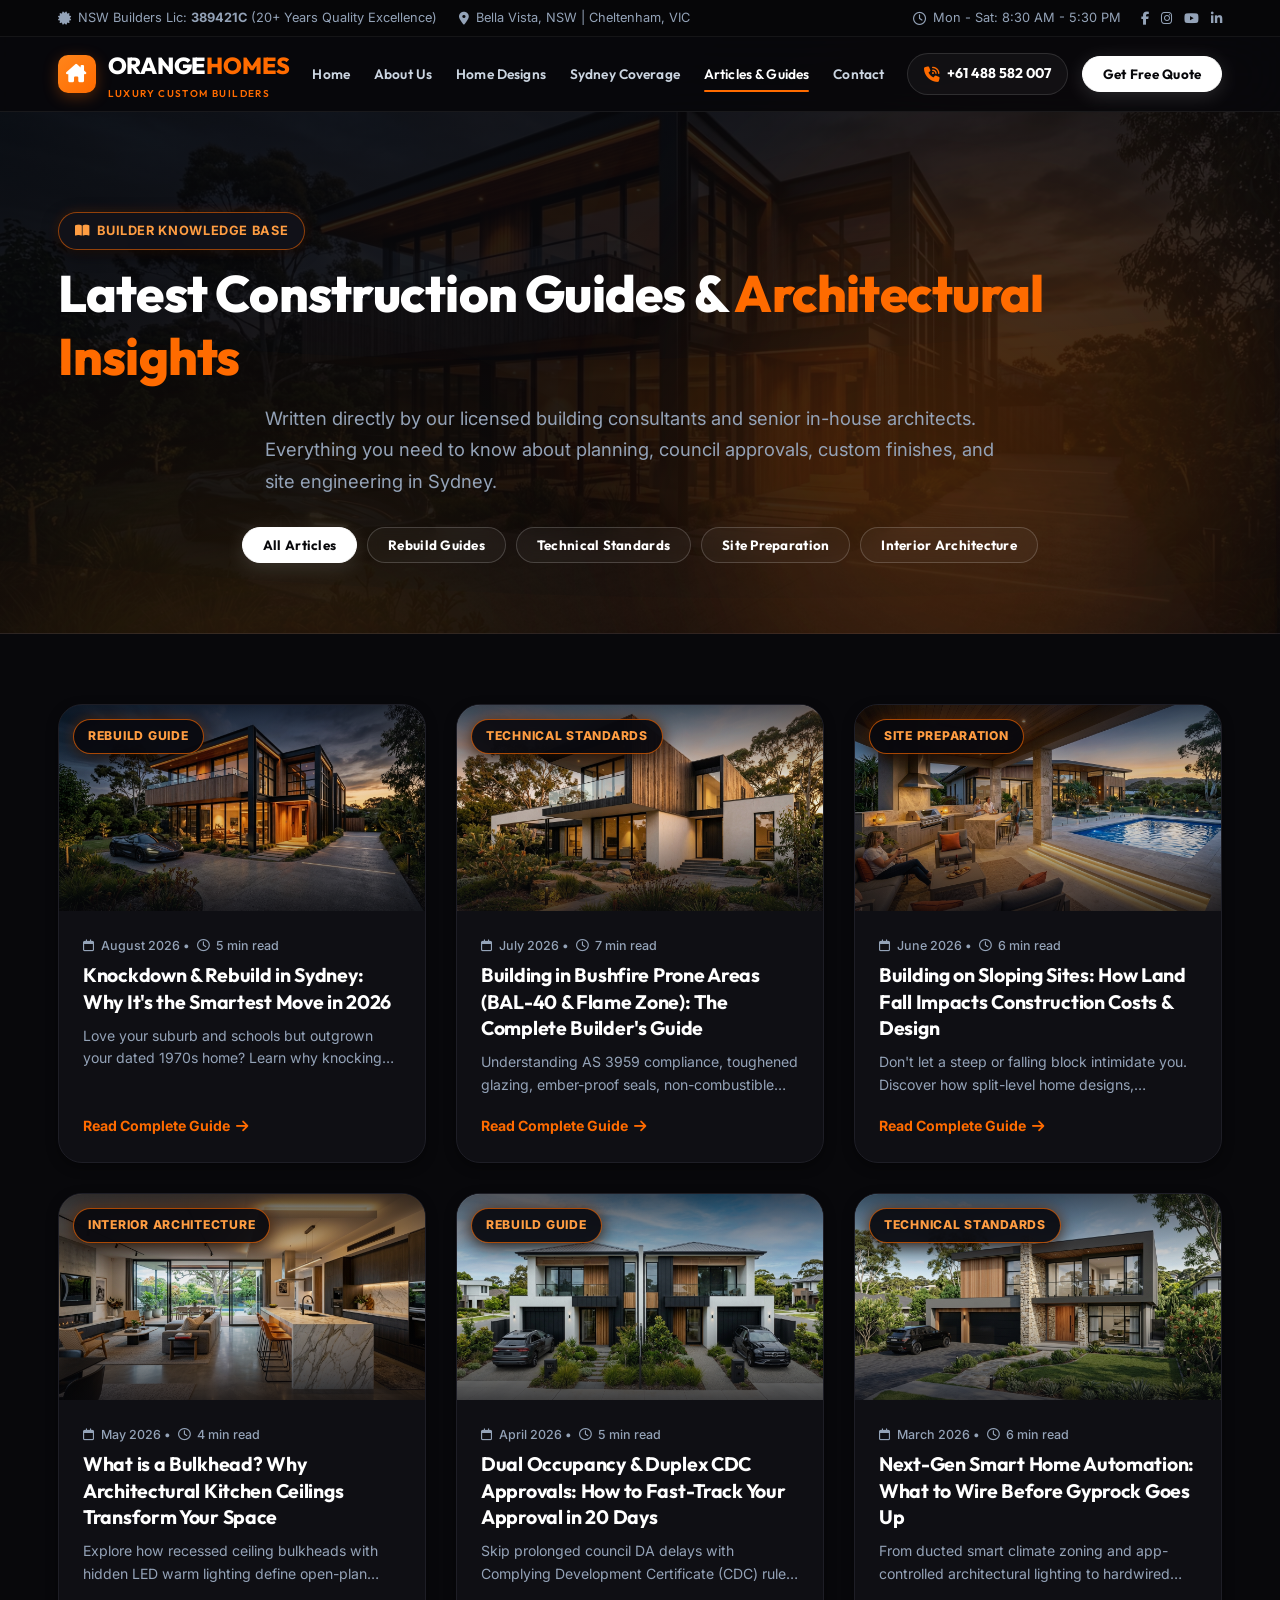
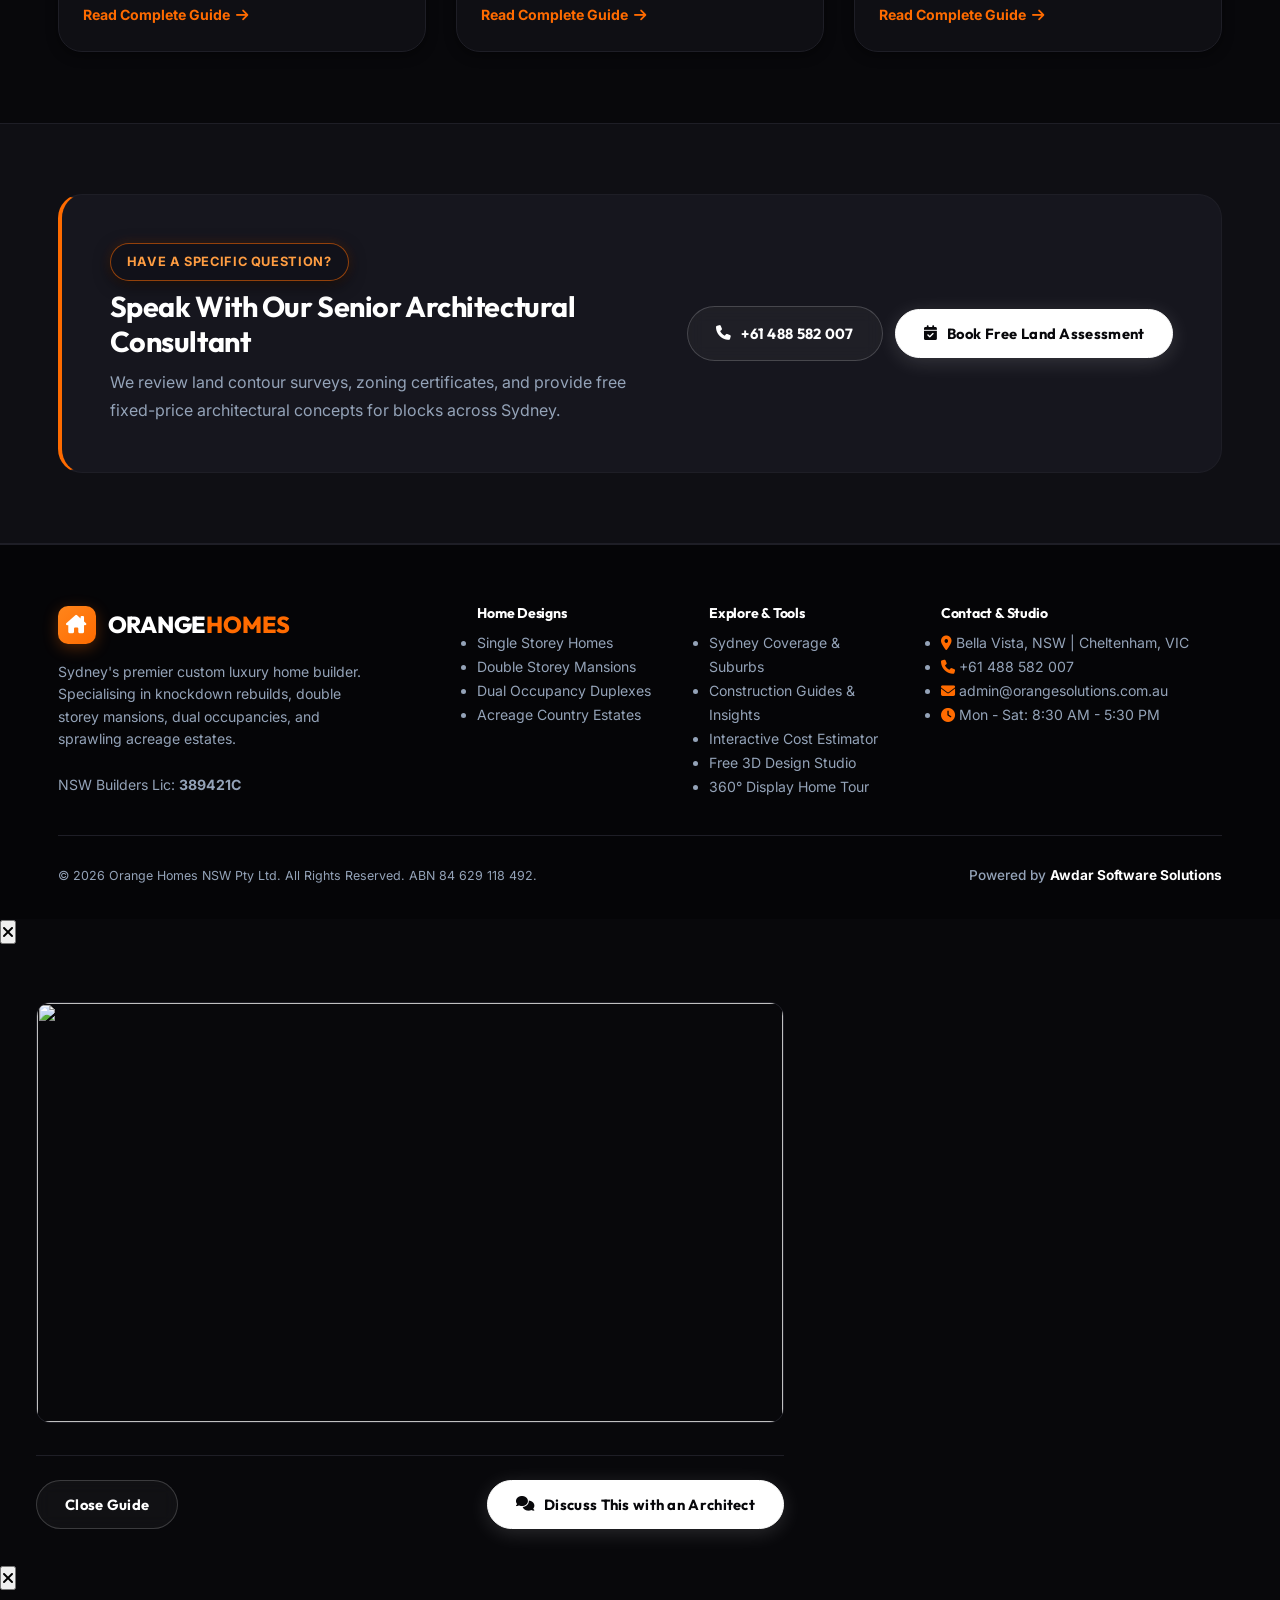
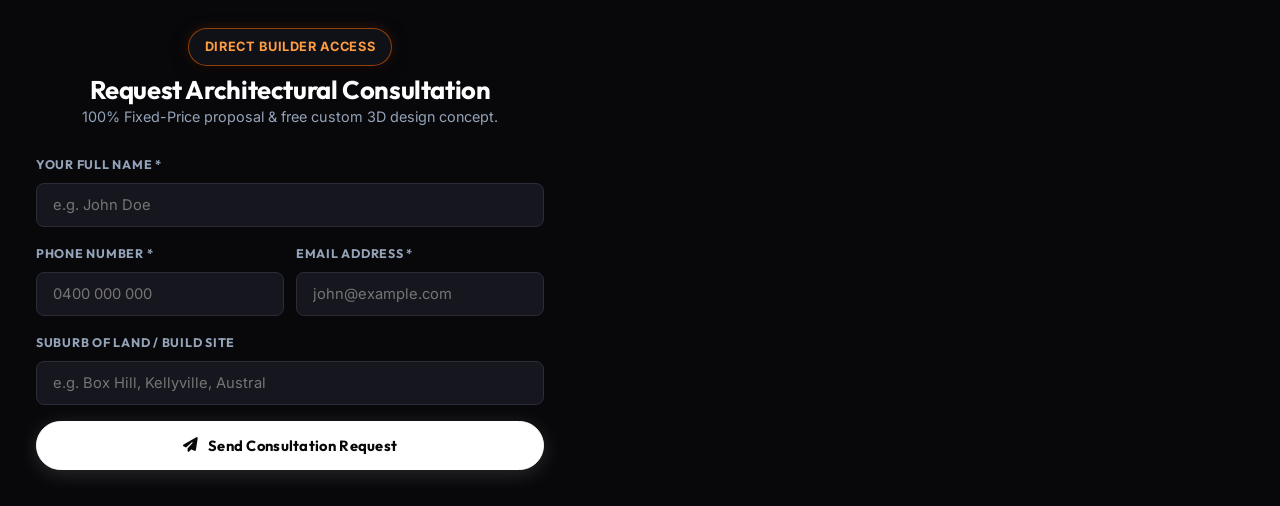
==== commit 9f68b189: "Add files via upload" ====
--- a/articles.html
+++ b/articles.html
@@ -45,7 +45,7 @@
         </div>
         <div class="top-bar-item">
           <i class="fa-solid fa-location-dot"></i>
-          <span>Suite 4.01, 5 Celebration Drive, Bella Vista NSW</span>
+          <span>Bella Vista, NSW | Cheltenham, VIC</span>
         </div>
       </div>
       <div class="top-bar-right">
@@ -92,9 +92,9 @@
 
       <!-- Action Button & Phone -->
       <div class="header-actions">
-        <a href="tel:+61298887766" class="header-phone">
+        <a href="tel:+61488582007" class="header-phone">
           <i class="fa-solid fa-phone-volume"></i>
-          <span>(02) 9888 7766</span>
+          <span>+61 488 582 007</span>
         </a>
         <button class="btn btn-primary btn-sm" onclick="openContactModal('Articles Quote')">
           Get Free Quote
@@ -158,8 +158,8 @@
           <p style="color: var(--text-muted); margin: 0; line-height: 1.7;">We review land contour surveys, zoning certificates, and provide free fixed-price architectural concepts for blocks across Sydney.</p>
         </div>
         <div style="display: flex; gap: 12px; flex-wrap: wrap; align-items: center;">
-          <a href="tel:+61298887766" class="btn btn-outline-white">
-            <i class="fa-solid fa-phone"></i> (02) 9888 7766
+          <a href="tel:+61488582007" class="btn btn-outline-white">
+            <i class="fa-solid fa-phone"></i> +61 488 582 007
           </a>
           <button class="btn btn-primary" onclick="openContactModal('Articles Page Consultation')">
             <i class="fa-solid fa-calendar-check"></i> Book Free Land Assessment
@@ -208,9 +208,9 @@
         <div class="footer-links">
           <h4>Contact & Studio</h4>
           <ul>
-            <li><i class="fa-solid fa-location-dot text-orange"></i> Suite 4.01, 5 Celebration Dr, Bella Vista NSW</li>
-            <li><i class="fa-solid fa-phone text-orange"></i> (02) 9888 7766</li>
-            <li><i class="fa-solid fa-envelope text-orange"></i> enquiries@orangehomes.com.au</li>
+            <li><i class="fa-solid fa-location-dot text-orange"></i> Bella Vista, NSW | Cheltenham, VIC</li>
+            <li><i class="fa-solid fa-phone text-orange"></i> +61 488 582 007</li>
+            <li><i class="fa-solid fa-envelope text-orange"></i> admin@orangesolutions.com.au</li>
             <li><i class="fa-solid fa-clock text-orange"></i> Mon - Sat: 8:30 AM - 5:30 PM</li>
           </ul>
         </div>
--- a/css/style.css
+++ b/css/style.css
@@ -677,28 +677,41 @@
   color: var(--text-muted);
 }
 
-/* Professional Navigation Links with Sliding Underline */
+/* Professional Navigation Links with Sliding Underline - Always 1 Line */
+.desktop-nav {
+  display: flex;
+  align-items: center;
+  flex-shrink: 1;
+}
+
 .nav-menu {
   display: flex;
   align-items: center;
   list-style: none;
-  gap: 4px;
+  gap: 2px;
+  flex-wrap: nowrap;
+  white-space: nowrap;
+  margin: 0;
+  padding: 0;
 }
 
 .nav-item {
   position: relative;
+  flex-shrink: 0;
+  white-space: nowrap;
 }
 
 .nav-link {
   display: flex;
   align-items: center;
-  gap: 6px;
-  padding: 10px 14px;
+  gap: 5px;
+  padding: 8px 11px;
   font-family: var(--font-heading);
-  font-size: 0.88rem;
+  font-size: 0.86rem;
   font-weight: 600;
   color: #cbd5e1;
-  letter-spacing: 0.02em;
+  letter-spacing: 0.01em;
+  white-space: nowrap;
   transition: all var(--transition-fast);
   position: relative;
 }
@@ -706,9 +719,9 @@
 .nav-link::after {
   content: '';
   position: absolute;
-  bottom: 4px;
-  left: 14px;
-  right: 14px;
+  bottom: 2px;
+  left: 11px;
+  right: 11px;
   height: 2px;
   background: var(--accent-orange);
   transform: scaleX(0);
@@ -726,7 +739,7 @@
 }
 
 .nav-link i.fa-angle-down {
-  font-size: 0.68rem;
+  font-size: 0.65rem;
   color: #64748b;
   transition: transform var(--transition-fast), color var(--transition-fast);
 }
@@ -3115,6 +3128,12 @@
    RESPONSIVE BREAKPOINTS
    ========================================================================== */
 @media (max-width: 1199px) {
+  .nav-link { padding: 8px 8px; font-size: 0.82rem; gap: 4px; }
+  .header-phone { padding: 6px 12px; font-size: 0.80rem; }
+  .header-actions { gap: 8px; }
+  .header-actions .btn-sm { padding: 8px 14px; font-size: 0.80rem; }
+  .brand-logo { font-size: 1.3rem; gap: 10px; }
+  .logo-symbol { width: 34px; height: 34px; font-size: 1rem; }
   .hero-title { font-size: 3.2rem; }
   .designs-grid { grid-template-columns: repeat(2, 1fr); }
   .filter-grid { grid-template-columns: repeat(2, 1fr); }
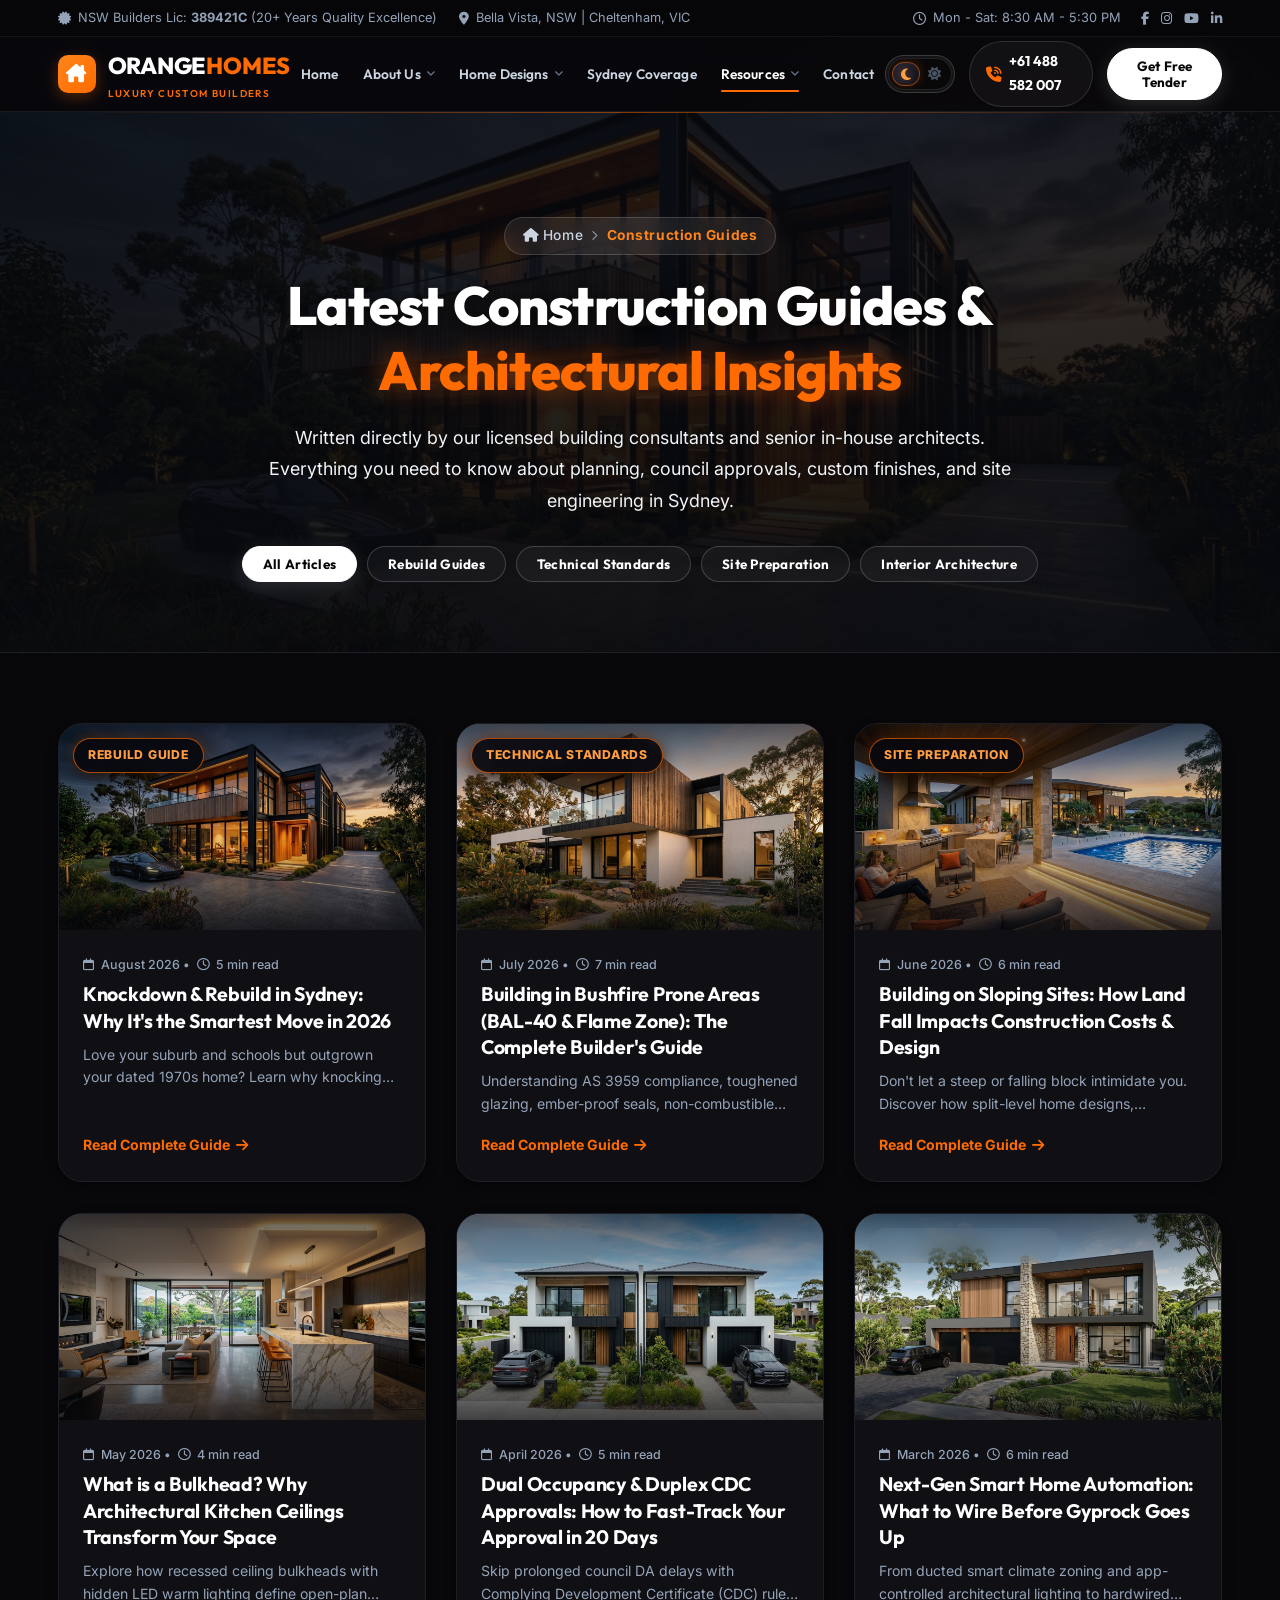
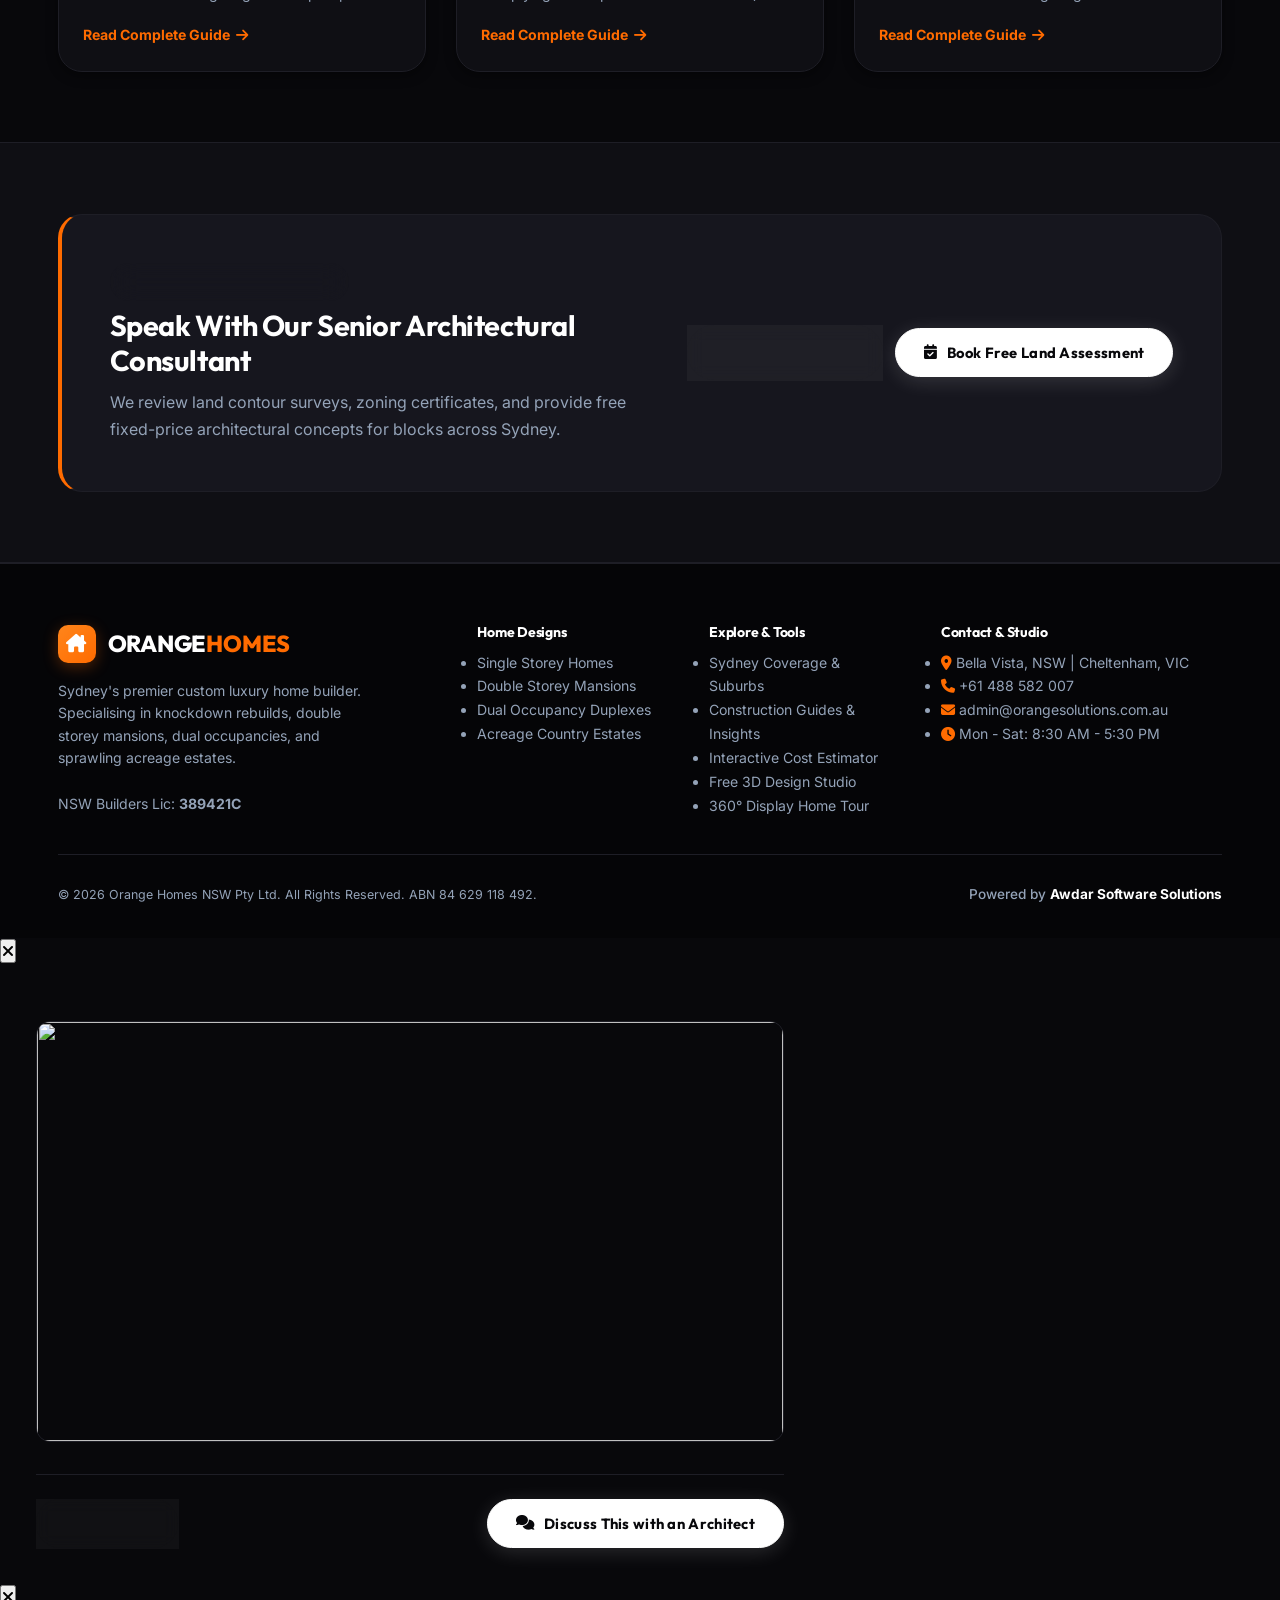
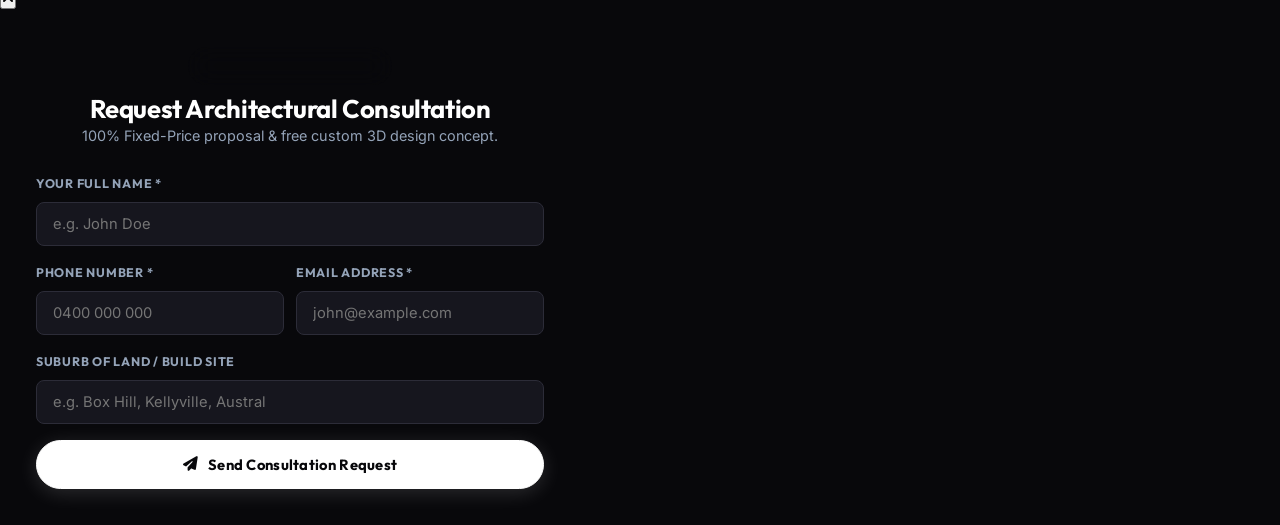
==== commit a3c58c3c: "Add files via upload" ====
--- a/articles.html
+++ b/articles.html
@@ -20,6 +20,21 @@
   
   <!-- Custom Stylesheet -->
   <link rel="stylesheet" href="css/style.css">
+
+  <!-- Immediate Theme Initialization (Zero-FOUC) -->
+  <meta name="color-scheme" content="dark light">
+  <script>
+    (function() {
+      try {
+        var savedTheme = localStorage.getItem('orange_theme');
+        if (savedTheme === 'light') {
+          document.documentElement.setAttribute('data-theme', 'light');
+        } else {
+          document.documentElement.setAttribute('data-theme', 'dark');
+        }
+      } catch (e) {}
+    })();
+  </script>
 </head>
 <body class="bg-dark">
 
@@ -66,7 +81,7 @@
   <!-- ==========================================================================
        STICKY LUXURY NAVBAR
        ========================================================================== -->
-  <header class="site-header">
+  <header class="site-header" id="siteHeader">
     <div class="container nav-container">
       
       <!-- Brand Logo -->
@@ -82,22 +97,69 @@
       <nav class="desktop-nav">
         <ul class="nav-menu">
           <li class="nav-item"><a href="index.html" class="nav-link">Home</a></li>
-          <li class="nav-item"><a href="index.html#why-choose-us" class="nav-link">About Us</a></li>
-          <li class="nav-item"><a href="index.html#home-designs" class="nav-link">Home Designs</a></li>
-          <li class="nav-item"><a href="sydney-coverage.html" class="nav-link">Sydney Coverage</a></li>
-          <li class="nav-item active"><a href="articles.html" class="nav-link">Articles & Guides</a></li>
+          
+          <li class="nav-item">
+            <a href="index.html#why-choose-us" class="nav-link">
+              About Us <i class="fa-solid fa-angle-down"></i>
+            </a>
+            <ul class="nav-dropdown">
+              <li><a href="index.html#about-intro" class="dropdown-link"><i class="fa-solid fa-building-columns"></i> About Orange Homes</a></li>
+              <li><a href="index.html#why-choose-us" class="dropdown-link"><i class="fa-solid fa-award"></i> Why Orange Homes?</a></li>
+              <li><a href="index.html#testimonials" class="dropdown-link"><i class="fa-solid fa-star"></i> Verified Testimonials</a></li>
+              <li><a href="index.html#why-choose-us" class="dropdown-link"><i class="fa-solid fa-shield-halved"></i> 25-Yr Lifetime Warranty</a></li>
+            </ul>
+          </li>
+
+          <li class="nav-item">
+            <a href="index.html#home-designs" class="nav-link">
+              Home Designs <i class="fa-solid fa-angle-down"></i>
+            </a>
+            <ul class="nav-dropdown">
+              <li><a href="design-detail.html?id=tryst" class="dropdown-link"><i class="fa-solid fa-star"></i> Tryst 60 SQ (Attached Granny)</a></li>
+              <li><a href="design-detail.html?id=bion" class="dropdown-link"><i class="fa-solid fa-people-roof"></i> Bion 58 SQ (Dual Living)</a></li>
+              <li><a href="design-detail.html?id=linea" class="dropdown-link"><i class="fa-solid fa-house"></i> Linea 48 SQ (Single Storey)</a></li>
+              <li><a href="design-detail.html?id=aurelia" class="dropdown-link"><i class="fa-solid fa-house-laptop"></i> Aurelia 42 SQ (Hamptons)</a></li>
+              <li><a href="index.html#home-designs" class="dropdown-link"><i class="fa-solid fa-layer-group"></i> View All Master Collection</a></li>
+            </ul>
+          </li>
+
+          <li class="nav-item">
+            <a href="sydney-coverage.html" class="nav-link">Sydney Coverage</a>
+          </li>
+
+          <li class="nav-item active">
+            <a href="index.html#resources" class="nav-link">
+              Resources <i class="fa-solid fa-angle-down"></i>
+            </a>
+            <ul class="nav-dropdown">
+              <li><a href="index.html#estimator" class="dropdown-link"><i class="fa-solid fa-calculator"></i> Build Cost Estimator</a></li>
+              <li><a href="index.html#free-design-studio" class="dropdown-link"><i class="fa-solid fa-compass-drafting"></i> Free Custom 3D Design</a></li>
+              <li><a href="index.html#virtual-tour" class="dropdown-link"><i class="fa-solid fa-vr-cardboard"></i> 360° Display Home Tour</a></li>
+              <li><a href="articles.html" class="dropdown-link"><i class="fa-solid fa-newspaper"></i> Latest Construction Guides</a></li>
+              <li><a href="index.html#faqs" class="dropdown-link"><i class="fa-solid fa-circle-question"></i> FAQs</a></li>
+            </ul>
+          </li>
+
           <li class="nav-item"><a href="contact.html" class="nav-link">Contact</a></li>
         </ul>
       </nav>
 
       <!-- Action Button & Phone -->
       <div class="header-actions">
-        <a href="tel:+61488582007" class="header-phone">
+        <!-- Luxury Theme Switcher -->
+        <button class="theme-toggle-btn" id="themeToggleBtn" type="button" aria-label="Toggle light/dark theme" title="Toggle Theme (Dark / Light)">
+          <span class="theme-toggle-track">
+            <span class="theme-toggle-icon icon-moon" aria-hidden="true"><i class="fa-solid fa-moon"></i></span>
+            <span class="theme-toggle-icon icon-sun" aria-hidden="true"><i class="fa-solid fa-sun"></i></span>
+            <span class="theme-toggle-thumb"></span>
+          </span>
+        </button>
+        <a href="tel:+61488582007" class="header-phone hide-mobile">
           <i class="fa-solid fa-phone-volume"></i>
           <span>+61 488 582 007</span>
         </a>
         <button class="btn btn-primary btn-sm" onclick="openContactModal('Articles Quote')">
-          Get Free Quote
+          Get Free Tender
         </button>
         <button class="mobile-nav-toggle" aria-label="Open Navigation Menu">
           <i class="fa-solid fa-bars"></i>
@@ -110,25 +172,29 @@
   <!-- ==========================================================================
        PAGE HERO BANNER
        ========================================================================== -->
-  <section class="page-hero-banner" style="background: linear-gradient(rgba(8,8,11,0.85), rgba(8,8,11,0.95)), url('assets/images/hero_luxury_home.jpg') center/cover no-repeat; padding: 100px 0 70px; border-bottom: 1px solid var(--border-dark);">
-    <div class="container text-center">
-      <span class="badge-orange" style="margin-bottom: 12px; display: inline-flex; align-items: center; gap: 8px;">
-        <i class="fa-solid fa-book-open"></i> Builder Knowledge Base
-      </span>
-      <h1 style="font-size: clamp(2.4rem, 4vw, 3.5rem); font-family: var(--font-heading); font-weight: 800; color: var(--text-white); margin-bottom: 16px;">
-        Latest Construction Guides & <span class="text-orange">Architectural Insights</span>
-      </h1>
-      <p style="max-width: 750px; margin: 0 auto 30px; font-size: 1.15rem; color: var(--text-muted); line-height: 1.7;">
-        Written directly by our licensed building consultants and senior in-house architects. Everything you need to know about planning, council approvals, custom finishes, and site engineering in Sydney.
-      </p>
-      
-      <!-- Category Filter Pills -->
-      <div class="article-filter-pills" style="display: flex; justify-content: center; gap: 10px; flex-wrap: wrap;">
-        <button class="btn btn-primary btn-sm article-filter-btn active" data-category="all">All Articles</button>
-        <button class="btn btn-outline-white btn-sm article-filter-btn" data-category="Rebuild Guide">Rebuild Guides</button>
-        <button class="btn btn-outline-white btn-sm article-filter-btn" data-category="Technical Standards">Technical Standards</button>
-        <button class="btn btn-outline-white btn-sm article-filter-btn" data-category="Site Preparation">Site Preparation</button>
-        <button class="btn btn-outline-white btn-sm article-filter-btn" data-category="Interior Architecture">Interior Architecture</button>
+  <section class="page-hero-banner">
+    <div class="container">
+      <div class="hero-banner-inner">
+        <div class="hero-breadcrumbs">
+          <a href="index.html"><i class="fa-solid fa-house"></i> Home</a>
+          <i class="fa-solid fa-chevron-right sep"></i>
+          <span class="current">Construction Guides</span>
+        </div>
+        <h1 class="hero-banner-title">
+          Latest Construction Guides & <span class="text-orange">Architectural Insights</span>
+        </h1>
+        <p class="hero-subtitle">
+          Written directly by our licensed building consultants and senior in-house architects. Everything you need to know about planning, council approvals, custom finishes, and site engineering in Sydney.
+        </p>
+        
+        <!-- Category Filter Pills -->
+        <div class="article-filter-pills" style="display: flex; justify-content: center; gap: 10px; flex-wrap: wrap;">
+          <button class="btn btn-primary btn-sm article-filter-btn active" data-category="all">All Articles</button>
+          <button class="btn btn-outline-white btn-sm article-filter-btn" data-category="Rebuild Guide">Rebuild Guides</button>
+          <button class="btn btn-outline-white btn-sm article-filter-btn" data-category="Technical Standards">Technical Standards</button>
+          <button class="btn btn-outline-white btn-sm article-filter-btn" data-category="Site Preparation">Site Preparation</button>
+          <button class="btn btn-outline-white btn-sm article-filter-btn" data-category="Interior Architecture">Interior Architecture</button>
+        </div>
       </div>
     </div>
   </section>
@@ -295,6 +361,52 @@
 
   <div id="toastNotification" class="toast-notification"></div>
 
+  <!-- Off-Canvas Mobile Drawer -->
+  <div class="mobile-drawer">
+    <div class="drawer-header">
+      <a href="index.html" class="brand-logo" style="font-size: 1.3rem;">
+        <div class="logo-symbol" style="width: 34px; height: 34px; font-size: 1rem;"><i class="fa-solid fa-house-chimney"></i></div>
+        <div class="logo-text">ORANGE<span>HOMES</span></div>
+      </a>
+      <button class="modal-close-btn drawer-close-btn" aria-label="Close Navigation"><i class="fa-solid fa-xmark"></i></button>
+    </div>
+
+    <ul class="mobile-nav-list">
+      <li><a href="index.html" class="mobile-nav-link">Home</a></li>
+      <li><a href="index.html#about-intro" class="mobile-nav-link">About Us</a></li>
+      <li><a href="index.html#why-choose-us" class="mobile-nav-link">Why Orange Homes</a></li>
+      <li><a href="index.html#home-designs" class="mobile-nav-link">Home Designs</a></li>
+      <li><a href="sydney-coverage.html" class="mobile-nav-link">Sydney Coverage</a></li>
+      <li><a href="index.html#estimator" class="mobile-nav-link">Cost Estimator</a></li>
+      <li><a href="index.html#free-design-studio" class="mobile-nav-link">Free 3D Design Studio</a></li>
+      <li><a href="index.html#virtual-tour" class="mobile-nav-link">Virtual Display Home</a></li>
+      <li><a href="index.html#testimonials" class="mobile-nav-link">Testimonials</a></li>
+      <li><a href="articles.html" class="mobile-nav-link active">Articles & Guides</a></li>
+      <li><a href="index.html#faqs" class="mobile-nav-link">FAQs</a></li>
+      <li><a href="contact.html" class="mobile-nav-link">Contact Us</a></li>
+    </ul>
+
+    <div style="margin-top: auto;">
+      <!-- Mobile Theme Toggle -->
+      <div class="drawer-theme-row">
+        <span class="drawer-theme-label"><i class="fa-solid fa-circle-half-stroke"></i> Theme Mode</span>
+        <button class="theme-toggle-btn mobile-theme-btn" id="mobileThemeToggleBtn" type="button" aria-label="Toggle light/dark theme">
+          <span class="theme-toggle-track">
+            <span class="theme-toggle-icon icon-moon" aria-hidden="true"><i class="fa-solid fa-moon"></i></span>
+            <span class="theme-toggle-icon icon-sun" aria-hidden="true"><i class="fa-solid fa-sun"></i></span>
+            <span class="theme-toggle-thumb"></span>
+          </span>
+        </button>
+      </div>
+      <a href="tel:+61488582007" class="btn btn-primary" style="width: 100%; margin-bottom: 12px;">
+        <i class="fa-solid fa-phone"></i> +61 488 582 007
+      </a>
+      <button class="btn btn-outline-white" style="width: 100%;" onclick="openContactModal('Mobile Drawer Quote')">
+        Get Free Tender
+      </button>
+    </div>
+  </div>
+
   <!-- Scripts -->
   <script src="js/data.js"></script>
   <script src="js/app.js"></script>
--- a/css/style.css
+++ b/css/style.css
@@ -5,7 +5,9 @@
    ========================================================================== */
 
 :root {
-  /* Core Velvet Obsidian Canvas */
+  color-scheme: dark light;
+
+  /* Core Velvet Obsidian Canvas (Dark Baseline) */
   --bg-dark: #08080b;
   --bg-dark-card: #0f0f14;
   --bg-dark-elevated: #16161e;
@@ -60,6 +62,60 @@
   --transition-fast: 0.25s var(--ease-fluid);
   --transition-normal: 0.4s var(--ease-fluid);
   --transition-slow: 0.8s var(--ease-fluid);
+}
+
+/* ==========================================================================
+   ULTRA-LUXURY ARCHITECTURAL LIGHT THEME TOKENS
+   Palette: Pure Porcelain & Alabaster Canvas, Deep Obsidian Ink Typography,
+   Vibrant Sydney Sunset Amber-Orange Accents & Frosted Light Glass
+   ========================================================================== */
+[data-theme="light"] {
+  color-scheme: light;
+
+  /* Clean Architectural Alabaster & Porcelain Canvas */
+  --bg-dark: #f8fafc;
+  --bg-dark-card: #ffffff;
+  --bg-dark-elevated: #f1f5f9;
+  --bg-dark-subtle: #e2e8f0;
+  --bg-white: #0b0f19;
+  --bg-light: #1e293b;
+
+  /* Radiant Orange Accents with Crisp Light Contrast */
+  --accent-orange: #ff6b00;
+  --accent-orange-hover: #ff851b;
+  --accent-orange-dark: #d9480f;
+  --accent-orange-subtle: rgba(255, 107, 0, 0.08);
+  --accent-orange-border: rgba(255, 107, 0, 0.32);
+  --accent-orange-glow: rgba(255, 107, 0, 0.22);
+  --accent-amber: #d97706;
+
+  /* Frosted White Glass Layers */
+  --glass-bg: rgba(255, 255, 255, 0.84);
+  --glass-border: rgba(0, 0, 0, 0.08);
+  --glass-border-hover: rgba(255, 107, 0, 0.5);
+
+  /* Deep Obsidian Ink Typography - Maximum Architectural Contrast */
+  --text-white: #0b0f19;
+  --text-light: #1e293b;
+  --text-muted: #475569;
+  --text-subtle: #64748b;
+  --text-dark: #f8fafc;
+  --text-dark-muted: #cbd5e1;
+
+  /* Refined Architectural Borders */
+  --border-dark: #e2e8f0;
+  --border-dark-light: #cbd5e1;
+
+  /* Soft Ambient Diffuse Shadows */
+  --shadow-sm: 0 4px 14px rgba(15, 23, 42, 0.05);
+  --shadow-md: 0 12px 34px rgba(15, 23, 42, 0.08);
+  --shadow-lg: 0 24px 60px rgba(15, 23, 42, 0.12);
+  --shadow-fluid: 0 16px 36px -10px rgba(255, 107, 0, 0.22);
+
+  /* Light Theme Zero-Lag Precision Laser Cursor */
+  --cursor-default: url("data:image/svg+xml,%3Csvg xmlns='http://www.w3.org/2000/svg' width='28' height='28' viewBox='0 0 28 28' fill='none'%3E%3Cdefs%3E%3Cfilter id='glow-light' x='-20%25' y='-20%25' width='140%25' height='140%25'%3E%3CfeDropShadow dx='0' dy='1.5' stdDeviation='1.5' flood-color='%23ff6b00' flood-opacity='0.45'/%3E%3C/filter%3E%3C/defs%3E%3Cpath d='M3 2 L22 13.5 L13.5 15.5 L9.5 25 Z' fill='%230f172a' stroke='%23ff6b00' stroke-width='1.75' stroke-linejoin='round' filter='url(%23glow-light)'/%3E%3Cpath d='M5 4.5 L17.5 12 L12 13.5 L9 20.5 Z' fill='%231e293b'/%3E%3Ccircle cx='3' cy='2' r='1.25' fill='%23ff851b'/%3E%3C/svg%3E") 3 2, default;
+
+  --cursor-pointer: url("data:image/svg+xml,%3Csvg xmlns='http://www.w3.org/2000/svg' width='28' height='28' viewBox='0 0 28 28' fill='none'%3E%3Cdefs%3E%3Cfilter id='pglow-light' x='-30%25' y='-30%25' width='160%25' height='160%25'%3E%3CfeDropShadow dx='0' dy='2' stdDeviation='2.5' flood-color='%23ff6b00' flood-opacity='0.75'/%3E%3C/filter%3E%3C/defs%3E%3Cpath d='M3 2 L22 13.5 L13.5 15.5 L9.5 25 Z' fill='%23ff6b00' stroke='%230f172a' stroke-width='1.5' stroke-linejoin='round' filter='url(%23pglow-light)'/%3E%3Cpath d='M6 6 L16 12 L12 13.5 L9.5 19 Z' fill='%23ff851b'/%3E%3Ccircle cx='3' cy='2' r='1.5' fill='%23ffffff'/%3E%3C/svg%3E") 3 2, pointer;
 }
 
 /* Reset & Base */
@@ -811,6 +867,158 @@
   gap: 14px;
 }
 
+/* ==========================================================================
+   LUXURY ARCHITECTURAL THEME SWITCHER (SEGMENTED CAPSULE WITH SPRING MOTION)
+   ========================================================================== */
+.theme-toggle-btn {
+  background: rgba(255, 255, 255, 0.05);
+  border: 1px solid rgba(255, 255, 255, 0.16);
+  border-radius: var(--radius-full);
+  padding: 2px;
+  cursor: pointer;
+  display: inline-flex;
+  align-items: center;
+  transition: all var(--transition-fast);
+  outline: none;
+  position: relative;
+  user-select: none;
+  flex-shrink: 0;
+  box-sizing: border-box;
+}
+
+.theme-toggle-btn:hover {
+  background: rgba(255, 255, 255, 0.1);
+  border-color: rgba(255, 107, 0, 0.5);
+  transform: translateY(-1px);
+  box-shadow: 0 4px 14px rgba(0, 0, 0, 0.3);
+}
+
+.theme-toggle-track {
+  position: relative;
+  width: 64px;
+  height: 32px;
+  background: rgba(0, 0, 0, 0.55);
+  border-radius: var(--radius-full);
+  padding: 3px;
+  border: 1px solid rgba(255, 255, 255, 0.1);
+  display: grid;
+  grid-template-columns: 1fr 1fr;
+  align-items: center;
+  box-sizing: border-box;
+  overflow: hidden;
+}
+
+.theme-toggle-icon {
+  width: 100%;
+  height: 100%;
+  display: flex;
+  align-items: center;
+  justify-content: center;
+  font-size: 0.84rem;
+  line-height: 1;
+  text-align: center;
+  z-index: 2;
+  transition: color 0.3s ease, transform 0.3s ease, opacity 0.3s ease;
+  pointer-events: none;
+  position: relative;
+}
+
+.theme-toggle-icon i {
+  display: inline-flex;
+  align-items: center;
+  justify-content: center;
+  width: 14px;
+  height: 14px;
+}
+
+.theme-toggle-icon.icon-moon {
+  color: #ff9d42;
+  filter: drop-shadow(0 0 5px rgba(255, 157, 66, 0.45));
+}
+
+.theme-toggle-icon.icon-sun {
+  color: #64748b;
+  opacity: 0.7;
+}
+
+.theme-toggle-thumb {
+  position: absolute;
+  top: 3px;
+  left: 3px;
+  width: 28px;
+  height: 24px;
+  border-radius: var(--radius-full);
+  background: linear-gradient(135deg, #242434 0%, #111119 100%);
+  border: 1px solid rgba(255, 107, 0, 0.5);
+  box-shadow: 0 2px 8px rgba(0, 0, 0, 0.6), 0 0 10px rgba(255, 107, 0, 0.3);
+  transition: transform 0.38s cubic-bezier(0.34, 1.56, 0.64, 1), background 0.3s ease, border-color 0.3s ease, box-shadow 0.3s ease;
+  z-index: 1;
+}
+
+/* Light Theme Switcher State */
+[data-theme="light"] .theme-toggle-btn {
+  background: rgba(0, 0, 0, 0.04);
+  border-color: rgba(0, 0, 0, 0.12);
+}
+
+[data-theme="light"] .theme-toggle-btn:hover {
+  background: rgba(255, 107, 0, 0.08);
+  border-color: rgba(255, 107, 0, 0.5);
+  box-shadow: 0 4px 14px rgba(255, 107, 0, 0.15);
+}
+
+[data-theme="light"] .theme-toggle-track {
+  background: #f1f5f9;
+  border-color: #cbd5e1;
+  box-shadow: inset 0 2px 4px rgba(0, 0, 0, 0.05);
+}
+
+[data-theme="light"] .theme-toggle-icon.icon-moon {
+  color: #475569;
+  filter: none;
+  opacity: 0.75;
+}
+
+[data-theme="light"] .theme-toggle-icon.icon-sun {
+  color: #ff6b00;
+  filter: drop-shadow(0 0 6px rgba(255, 107, 0, 0.6));
+  opacity: 1;
+  font-weight: 900;
+}
+
+[data-theme="light"] .theme-toggle-thumb {
+  transform: translateX(28px);
+  background: #ffffff;
+  border-color: #ff851b;
+  box-shadow: 0 2px 8px rgba(0, 0, 0, 0.12), 0 0 10px rgba(255, 107, 0, 0.35);
+}
+
+/* Drawer Theme Row */
+.drawer-theme-row {
+  display: flex;
+  align-items: center;
+  justify-content: space-between;
+  padding: 12px 16px;
+  background: var(--bg-dark-elevated);
+  border: 1px solid var(--border-dark);
+  border-radius: var(--radius-md);
+  margin-bottom: 20px;
+}
+
+.drawer-theme-label {
+  font-family: var(--font-heading);
+  font-size: 0.9rem;
+  font-weight: 700;
+  color: var(--text-white);
+  display: flex;
+  align-items: center;
+  gap: 8px;
+}
+
+.drawer-theme-label i {
+  color: var(--accent-orange);
+}
+
 .header-phone {
   display: flex;
   align-items: center;
@@ -877,7 +1085,7 @@
   height: 100%;
   object-fit: cover;
   object-position: center;
-  filter: brightness(0.90) contrast(1.05) saturate(1.08);
+  filter: brightness(0.98) contrast(1.04) saturate(1.10);
   transform: scale(1.02);
   transition: transform 12s ease;
 }
@@ -894,15 +1102,15 @@
   height: 100%;
   background: linear-gradient(
     180deg,
-    rgba(8, 8, 11, 0.45) 0%,
-    rgba(8, 8, 11, 0.15) 45%,
-    rgba(8, 8, 11, 0.65) 100%
+    rgba(8, 8, 11, 0.28) 0%,
+    rgba(8, 8, 11, 0.06) 45%,
+    rgba(8, 8, 11, 0.48) 100%
   ),
   linear-gradient(
     90deg,
-    rgba(8, 8, 11, 0.75) 0%,
-    rgba(8, 8, 11, 0.25) 55%,
-    rgba(8, 8, 11, 0.1) 100%
+    rgba(8, 8, 11, 0.52) 0%,
+    rgba(8, 8, 11, 0.16) 55%,
+    rgba(8, 8, 11, 0.02) 100%
   );
   z-index: 2;
 }
@@ -1281,53 +1489,93 @@
 .about-pillars-grid {
   display: grid;
   grid-template-columns: repeat(2, 1fr);
-  gap: 14px;
-  margin-bottom: 28px;
+  gap: 16px;
+  margin-bottom: 30px;
 }
 
 .about-pillar {
   display: flex;
-  align-items: flex-start;
-  gap: 14px;
-  padding: 13px 16px;
-  border-radius: var(--radius-md);
-  background: rgba(18, 18, 24, 0.6);
-  border: 1px solid rgba(255, 255, 255, 0.06);
-  transition: all var(--transition-normal);
+  align-items: center;
+  gap: 16px;
+  padding: 16px 18px;
+  border-radius: 16px;
+  background: linear-gradient(135deg, rgba(28, 28, 38, 0.85) 0%, rgba(16, 16, 24, 0.95) 100%);
+  border: 1.5px solid rgba(255, 255, 255, 0.08);
+  backdrop-filter: blur(12px);
+  -webkit-backdrop-filter: blur(12px);
+  transition: all 0.35s cubic-bezier(0.16, 1, 0.3, 1);
+  position: relative;
+  overflow: hidden;
+  box-shadow: 0 6px 20px rgba(0, 0, 0, 0.25);
+}
+
+.about-pillar::before {
+  content: '';
+  position: absolute;
+  top: 0;
+  left: 0;
+  width: 3.5px;
+  height: 100%;
+  background: linear-gradient(180deg, #ff6b00 0%, #f59e0b 100%);
+  opacity: 0;
+  transition: opacity 0.3s ease;
 }
 
 .about-pillar:hover {
-  background: rgba(255, 107, 0, 0.06);
-  border-color: rgba(255, 107, 0, 0.3);
-  transform: translateY(-2px);
+  background: linear-gradient(135deg, rgba(38, 38, 52, 0.95) 0%, rgba(24, 24, 34, 0.98) 100%);
+  border-color: rgba(255, 107, 0, 0.45);
+  transform: translateY(-3px);
+  box-shadow: 0 14px 32px -4px rgba(255, 107, 0, 0.2), 0 4px 12px rgba(0, 0, 0, 0.3);
+}
+
+.about-pillar:hover::before {
+  opacity: 1;
 }
 
 .about-pillar .pillar-icon {
-  width: 36px;
-  height: 36px;
-  border-radius: 10px;
-  background: rgba(255, 107, 0, 0.12);
-  border: 1px solid rgba(255, 107, 0, 0.25);
-  color: var(--accent-orange);
+  width: 46px;
+  height: 46px;
+  border-radius: 14px;
+  background: linear-gradient(135deg, rgba(255, 107, 0, 0.18) 0%, rgba(255, 107, 0, 0.06) 100%);
+  border: 1.5px solid rgba(255, 107, 0, 0.35);
+  color: #ff8c33;
   display: flex;
   align-items: center;
   justify-content: center;
-  font-size: 0.95rem;
+  font-size: 1.15rem;
   flex-shrink: 0;
-  margin-top: 2px;
+  transition: all 0.35s cubic-bezier(0.16, 1, 0.3, 1);
+  box-shadow: 0 4px 14px rgba(255, 107, 0, 0.15);
+}
+
+.about-pillar:hover .pillar-icon {
+  background: linear-gradient(135deg, #ff6b00 0%, #ea580c 100%);
+  border-color: #ff6b00;
+  color: #ffffff;
+  transform: scale(1.1) rotate(-4deg);
+  box-shadow: 0 6px 18px rgba(255, 107, 0, 0.45);
+}
+
+.about-pillar .pillar-content {
+  flex-grow: 1;
+  min-width: 0;
 }
 
 .about-pillar h6 {
-  font-size: 0.9rem;
+  font-family: var(--font-heading);
+  font-size: 0.96rem;
   font-weight: 700;
-  color: var(--text-white);
-  margin-bottom: 2px;
+  color: #ffffff;
+  margin-bottom: 4px;
+  letter-spacing: -0.01em;
+  line-height: 1.25;
 }
 
 .about-pillar p {
-  font-size: 0.76rem;
-  color: var(--text-muted);
-  line-height: 1.3;
+  font-size: 0.8rem;
+  color: #94a3b8;
+  line-height: 1.35;
+  margin: 0;
 }
 
 .about-actions {
@@ -2275,66 +2523,129 @@
    FREE HOME DESIGN STUDIO WIZARD
    ========================================================================== */
 .wizard-card {
-  background: var(--bg-dark-card);
-  border: 1px solid var(--border-dark);
-  border-radius: var(--radius-lg);
-  padding: 40px;
-  box-shadow: var(--shadow-lg);
+  background: linear-gradient(180deg, rgba(26, 26, 36, 0.9) 0%, rgba(16, 16, 24, 0.98) 100%);
+  border: 1.5px solid rgba(255, 255, 255, 0.08);
+  border-radius: 24px;
+  padding: 44px 44px 38px;
+  box-shadow: 0 24px 60px rgba(0, 0, 0, 0.4);
   position: relative;
+  overflow: hidden;
+}
+
+.wizard-card::before {
+  content: '';
+  position: absolute;
+  top: 0;
+  left: 0;
+  right: 0;
+  height: 4px;
+  background: linear-gradient(90deg, #ff6b00 0%, #f59e0b 50%, #ea580c 100%);
+  box-shadow: 0 2px 14px rgba(255, 107, 0, 0.6);
 }
 
 .wizard-progress-bar {
   display: flex;
   justify-content: space-between;
-  margin-bottom: 36px;
+  align-items: flex-start;
+  margin-bottom: 40px;
   position: relative;
+  padding: 0 40px;
+}
+
+.wizard-progress-track {
+  position: absolute;
+  top: 22px;
+  left: 70px;
+  right: 70px;
+  height: 4px;
+  background: rgba(255, 255, 255, 0.08);
+  border-radius: 999px;
+  z-index: 1;
+}
+
+.wizard-progress-fill {
+  height: 100%;
+  width: 0%;
+  background: linear-gradient(90deg, #ff6b00 0%, #ea580c 100%);
+  border-radius: 999px;
+  box-shadow: 0 0 12px rgba(255, 107, 0, 0.6);
+  transition: width 0.45s cubic-bezier(0.16, 1, 0.3, 1);
 }
 
 .wizard-step-node {
   display: flex;
   flex-direction: column;
   align-items: center;
-  gap: 6px;
+  gap: 8px;
   z-index: 2;
   cursor: pointer;
+  position: relative;
+  transition: transform 0.3s ease;
+}
+
+.wizard-step-node:hover {
+  transform: translateY(-2px);
 }
 
 .node-circle {
-  width: 34px;
-  height: 34px;
+  width: 44px;
+  height: 44px;
   border-radius: 50%;
-  background: var(--bg-dark-elevated);
-  border: 1px solid var(--border-dark-light);
-  color: var(--text-muted);
+  background: #181824;
+  border: 2px solid rgba(255, 255, 255, 0.12);
+  color: #94a3b8;
   display: flex;
   align-items: center;
   justify-content: center;
   font-weight: 700;
-  font-size: 0.88rem;
-  transition: all var(--transition-fast);
+  font-size: 0.95rem;
+  transition: all 0.35s cubic-bezier(0.16, 1, 0.3, 1);
+  box-shadow: 0 4px 14px rgba(0, 0, 0, 0.3);
+}
+
+.node-check {
+  display: none;
 }
 
 .wizard-step-node.active .node-circle {
-  background: #ffffff;
-  border-color: #ffffff;
-  color: #000000;
-  box-shadow: 0 0 18px rgba(255, 255, 255, 0.3);
+  background: linear-gradient(135deg, #ff6b00 0%, #ea580c 100%);
+  border-color: #ff6b00;
+  color: #ffffff;
+  box-shadow: 0 6px 20px rgba(255, 107, 0, 0.5);
+  transform: scale(1.1);
 }
 
 .wizard-step-node.completed .node-circle {
   background: #10b981;
   border-color: #10b981;
   color: #ffffff;
+  box-shadow: 0 4px 14px rgba(16, 185, 129, 0.35);
+}
+
+.wizard-step-node.completed .node-num {
+  display: none;
+}
+
+.wizard-step-node.completed .node-check {
+  display: block;
 }
 
 .node-title {
-  font-size: 0.75rem;
+  font-size: 0.82rem;
   font-weight: 600;
-  color: var(--text-muted);
+  color: #94a3b8;
+  transition: color 0.3s ease;
+  white-space: nowrap;
 }
 
 .wizard-step-node.active .node-title {
-  color: var(--text-white);
+  color: #ffffff;
+  font-weight: 700;
+}
+
+.wizard-step-node.completed .node-title {
+  color: #10b981;
+  font-weight: 600;
 }
 
 .wizard-pane {
@@ -2344,6 +2655,174 @@
 .wizard-pane.active {
   display: block;
   animation: fadeIn 0.4s ease;
+}
+
+.wizard-pane-header {
+  margin-bottom: 28px;
+  padding-bottom: 20px;
+  border-bottom: 1px solid rgba(255, 255, 255, 0.08);
+}
+
+.wizard-step-tag {
+  display: inline-flex;
+  align-items: center;
+  gap: 8px;
+  padding: 5px 14px;
+  border-radius: 999px;
+  background: rgba(255, 107, 0, 0.12);
+  border: 1px solid rgba(255, 107, 0, 0.28);
+  color: #ff8c33;
+  font-size: 0.78rem;
+  font-weight: 700;
+  text-transform: uppercase;
+  letter-spacing: 0.04em;
+  margin-bottom: 10px;
+}
+
+.wizard-pane-title {
+  font-family: var(--font-heading);
+  font-size: 1.45rem;
+  font-weight: 700;
+  color: #ffffff;
+  margin-bottom: 6px;
+  letter-spacing: -0.01em;
+}
+
+.wizard-pane-desc {
+  font-size: 0.92rem;
+  color: #94a3b8;
+  line-height: 1.55;
+  margin: 0;
+}
+
+.wizard-form-grid {
+  display: grid;
+  grid-template-columns: repeat(2, 1fr);
+  gap: 22px;
+  margin-bottom: 32px;
+}
+
+.wizard-form-grid .form-group label {
+  display: flex;
+  align-items: center;
+  gap: 8px;
+  font-size: 0.78rem;
+  font-weight: 700;
+  text-transform: uppercase;
+  letter-spacing: 0.04em;
+  color: #cbd5e1;
+  margin-bottom: 8px;
+}
+
+.wizard-form-grid .form-control {
+  height: 52px;
+  border-radius: 12px;
+  background: rgba(20, 20, 28, 0.75);
+  border: 1.5px solid rgba(255, 255, 255, 0.1);
+  color: #ffffff;
+  font-size: 0.95rem;
+  padding: 0 16px;
+  transition: all 0.25s ease;
+}
+
+.wizard-form-grid .form-control:focus {
+  border-color: #ff6b00;
+  box-shadow: 0 0 0 4px rgba(255, 107, 0, 0.25);
+  outline: none;
+}
+
+.wizard-choice-grid {
+  display: grid;
+  grid-template-columns: repeat(3, 1fr);
+  gap: 16px;
+  margin-bottom: 32px;
+}
+
+.wizard-choice-card {
+  display: flex;
+  align-items: center;
+  gap: 14px;
+  padding: 16px 18px;
+  border-radius: 14px;
+  background: rgba(255, 255, 255, 0.04);
+  border: 1.5px solid rgba(255, 255, 255, 0.08);
+  color: #ffffff;
+  cursor: pointer;
+  transition: all 0.25s cubic-bezier(0.16, 1, 0.3, 1);
+  user-select: none;
+}
+
+.wizard-choice-card:hover {
+  background: rgba(255, 107, 0, 0.08);
+  border-color: rgba(255, 107, 0, 0.35);
+  transform: translateY(-2px);
+}
+
+.wizard-choice-card input[type="checkbox"] {
+  width: 18px;
+  height: 18px;
+  accent-color: #ff6b00;
+  cursor: pointer;
+  flex-shrink: 0;
+}
+
+.wizard-choice-card i {
+  font-size: 1.15rem;
+  color: #ff8c33;
+  flex-shrink: 0;
+}
+
+.wizard-choice-card span {
+  font-size: 0.88rem;
+  font-weight: 600;
+  line-height: 1.35;
+}
+
+.wizard-actions {
+  display: flex;
+  justify-content: space-between;
+  align-items: center;
+  padding-top: 14px;
+}
+
+.wizard-next-btn,
+.wizard-submit-btn {
+  background: linear-gradient(135deg, #ff6b00 0%, #ea580c 100%) !important;
+  color: #ffffff !important;
+  border: none !important;
+  border-radius: 999px;
+  padding: 14px 34px;
+  font-weight: 700;
+  font-size: 0.95rem;
+  box-shadow: 0 8px 22px rgba(255, 107, 0, 0.35);
+  display: inline-flex;
+  align-items: center;
+  gap: 10px;
+  transition: all 0.3s ease;
+  cursor: pointer;
+}
+
+.wizard-next-btn:hover,
+.wizard-submit-btn:hover {
+  transform: translateY(-2px);
+  box-shadow: 0 12px 28px rgba(255, 107, 0, 0.5);
+}
+
+.wizard-back-btn {
+  background: rgba(255, 255, 255, 0.06) !important;
+  border: 1.5px solid rgba(255, 255, 255, 0.12) !important;
+  color: #e2e8f0 !important;
+  border-radius: 999px;
+  padding: 12px 26px;
+  font-weight: 600;
+  font-size: 0.9rem;
+  transition: all 0.25s ease;
+  cursor: pointer;
+}
+
+.wizard-back-btn:hover {
+  border-color: #ff6b00 !important;
+  color: #ff8c33 !important;
 }
 
 @keyframes fadeIn {
@@ -2625,51 +3104,135 @@
 }
 
 .why-card {
-  background: var(--bg-dark-card);
-  border: 1px solid var(--border-dark);
-  border-radius: var(--radius-lg);
-  padding: 32px 24px;
-  transition: all var(--transition-normal);
+  background: linear-gradient(180deg, rgba(26, 26, 36, 0.85) 0%, rgba(14, 14, 22, 0.95) 100%);
+  border: 1.5px solid rgba(255, 255, 255, 0.08);
+  border-radius: 20px;
+  padding: 34px 26px 28px;
+  transition: all 0.35s cubic-bezier(0.16, 1, 0.3, 1);
   position: relative;
+  overflow: hidden;
+  display: flex;
+  flex-direction: column;
+  box-shadow: 0 12px 36px rgba(0, 0, 0, 0.3);
+}
+
+.why-card::after {
+  content: '';
+  position: absolute;
+  top: 0;
+  left: 0;
+  right: 0;
+  height: 3.5px;
+  background: linear-gradient(90deg, #ff6b00 0%, #f59e0b 100%);
+  opacity: 0.2;
+  transition: all 0.35s ease;
 }
 
 .why-card:hover {
-  border-color: rgba(255, 255, 255, 0.2);
-  transform: translateY(-6px);
-  box-shadow: var(--shadow-md);
+  border-color: rgba(255, 107, 0, 0.45);
+  transform: translateY(-8px);
+  box-shadow: 0 24px 50px -10px rgba(255, 107, 0, 0.2), 0 10px 25px rgba(0, 0, 0, 0.4);
+}
+
+.why-card:hover::after {
+  opacity: 1;
+  height: 4.5px;
+  box-shadow: 0 2px 14px rgba(255, 107, 0, 0.7);
+}
+
+.why-card-top {
+  display: flex;
+  align-items: center;
+  justify-content: space-between;
+  margin-bottom: 22px;
 }
 
 .why-icon {
-  width: 52px;
-  height: 52px;
-  border-radius: 12px;
-  background: rgba(255, 255, 255, 0.04);
-  border: 1px solid rgba(255, 255, 255, 0.1);
+  width: 58px;
+  height: 58px;
+  border-radius: 16px;
+  background: linear-gradient(135deg, rgba(255, 107, 0, 0.18) 0%, rgba(255, 107, 0, 0.06) 100%);
+  border: 1.5px solid rgba(255, 107, 0, 0.35);
   display: flex;
   align-items: center;
   justify-content: center;
+  color: #ff8c33;
+  font-size: 1.45rem;
+  transition: all 0.35s cubic-bezier(0.16, 1, 0.3, 1);
+  box-shadow: 0 6px 18px rgba(255, 107, 0, 0.15);
+  margin-bottom: 0;
+}
+
+.why-card > .why-icon {
+  margin-bottom: 22px;
+}
+
+.why-card:hover .why-icon {
+  background: linear-gradient(135deg, #ff6b00 0%, #ea580c 100%);
+  border-color: #ff6b00;
   color: #ffffff;
+  transform: scale(1.1) rotate(-3deg);
+  box-shadow: 0 8px 24px rgba(255, 107, 0, 0.5);
+}
+
+.why-card-num {
+  font-family: var(--font-heading);
   font-size: 1.35rem;
-  margin-bottom: 20px;
-  transition: all var(--transition-fast);
-}
-
-.why-card:hover .why-icon {
-  background: rgba(255, 107, 0, 0.12);
-  border-color: rgba(255, 107, 0, 0.35);
-  color: var(--accent-orange);
-  transform: scale(1.08);
+  font-weight: 800;
+  color: rgba(255, 255, 255, 0.16);
+  letter-spacing: -0.02em;
+  transition: all 0.35s ease;
+}
+
+.why-card:hover .why-card-num {
+  color: rgba(255, 107, 0, 0.7);
+  transform: translateX(-2px);
 }
 
 .why-card h4 {
-  font-size: 1.15rem;
-  margin-bottom: 8px;
+  font-family: var(--font-heading);
+  font-size: 1.18rem;
+  font-weight: 700;
+  color: #ffffff;
+  margin-bottom: 12px;
+  line-height: 1.35;
+  letter-spacing: -0.01em;
 }
 
 .why-card p {
   font-size: 0.88rem;
-  color: var(--text-muted);
-  line-height: 1.55;
+  color: #94a3b8;
+  line-height: 1.65;
+  margin-bottom: 22px;
+  flex-grow: 1;
+}
+
+.why-perk {
+  display: inline-flex;
+  align-items: center;
+  gap: 8px;
+  padding: 7px 14px;
+  border-radius: 999px;
+  background: rgba(255, 107, 0, 0.08);
+  border: 1px solid rgba(255, 107, 0, 0.25);
+  color: #fdba74;
+  font-size: 0.78rem;
+  font-weight: 600;
+  letter-spacing: 0.01em;
+  margin-top: auto;
+  width: fit-content;
+  transition: all 0.3s ease;
+}
+
+.why-perk i {
+  color: #ff8c33;
+  font-size: 0.85rem;
+}
+
+.why-card:hover .why-perk {
+  background: rgba(255, 107, 0, 0.18);
+  border-color: rgba(255, 107, 0, 0.45);
+  color: #ffffff;
 }
 
 /* ==========================================================================
@@ -3165,6 +3728,16 @@
   .footer-grid { grid-template-columns: 1fr; }
   .suburb-grid { grid-template-columns: 1fr; }
   .top-notification-bar { display: none; }
+  .wizard-card { padding: 28px 20px; }
+  .wizard-progress-bar { padding: 0 10px; margin-bottom: 28px; }
+  .wizard-progress-track { left: 24px; right: 24px; }
+  .node-title { font-size: 0.72rem; }
+  .node-circle { width: 36px; height: 36px; font-size: 0.85rem; }
+  .wizard-form-grid { grid-template-columns: 1fr; gap: 16px; }
+  .wizard-choice-grid { grid-template-columns: 1fr; gap: 10px; }
+  .wizard-pane-title { font-size: 1.25rem; }
+  .wizard-actions { flex-direction: column-reverse; gap: 12px; }
+  .wizard-actions button { width: 100%; justify-content: center; }
 }
 
 /* ==========================================================================
@@ -4893,4 +5466,2436 @@
   }
 }
 
-
+/* ==========================================================================
+   ARCHITECTURAL LIGHT THEME - COMPLETE COMPONENT STYLING SYSTEM
+   ========================================================================== */
+
+/* Smooth Liquid Theme Transition */
+html.theme-transitioning,
+html.theme-transitioning *,
+html.theme-transitioning *::before,
+html.theme-transitioning *::after {
+  transition: background-color 0.35s ease, color 0.25s ease, border-color 0.35s ease, box-shadow 0.35s ease !important;
+}
+
+/* Light Theme Canvas, Orbs & Ambient Glow */
+[data-theme="light"] body {
+  background-color: #f8fafc;
+  color: #1e293b;
+}
+
+[data-theme="light"] .fluid-ambient-orb {
+  opacity: 0.04;
+}
+
+[data-theme="light"] .liquid-cursor-glow {
+  mix-blend-mode: normal;
+  background: radial-gradient(circle, rgba(255, 107, 0, 0.05) 0%, rgba(255, 133, 27, 0.02) 45%, transparent 70%);
+}
+
+/* Global High-Contrast Typography */
+[data-theme="light"] h1,
+[data-theme="light"] h2,
+[data-theme="light"] h3,
+[data-theme="light"] h4,
+[data-theme="light"] h5,
+[data-theme="light"] h6 {
+  color: #0f172a !important;
+}
+
+[data-theme="light"] p {
+  color: #334155;
+}
+
+[data-theme="light"] .text-muted {
+  color: #475569 !important;
+}
+
+[data-theme="light"] .text-white {
+  color: #0f172a !important;
+}
+
+[data-theme="light"] .text-light {
+  color: #1e293b !important;
+}
+
+[data-theme="light"] .text-orange {
+  color: #ff6b00 !important;
+}
+
+/* Top Notification Bar */
+[data-theme="light"] .top-notification-bar {
+  background: #f1f5f9;
+  border-bottom: 1px solid #e2e8f0;
+  color: #334155;
+}
+
+[data-theme="light"] .top-bar-item {
+  color: #334155;
+  font-weight: 500;
+}
+
+[data-theme="light"] .top-bar-item i {
+  color: #ff6b00;
+}
+
+[data-theme="light"] .top-bar-social a {
+  color: #475569;
+}
+
+[data-theme="light"] .top-bar-social a:hover {
+  color: #ff6b00;
+}
+
+/* Sticky Luxury Site Header */
+[data-theme="light"] .site-header {
+  background: rgba(255, 255, 255, 0.95);
+  border-bottom: 1px solid #e2e8f0;
+  box-shadow: 0 4px 20px rgba(15, 23, 42, 0.04);
+}
+
+[data-theme="light"] .site-header.scrolled {
+  background: rgba(255, 255, 255, 0.98);
+  border-bottom-color: #cbd5e1;
+  box-shadow: 0 8px 30px rgba(15, 23, 42, 0.08);
+}
+
+[data-theme="light"] .brand-logo {
+  color: #0b0f19;
+}
+
+[data-theme="light"] .logo-tag {
+  color: #475569;
+}
+
+[data-theme="light"] .nav-link {
+  color: #0f172a;
+  font-weight: 600;
+}
+
+[data-theme="light"] .nav-link:hover,
+[data-theme="light"] .nav-item.active .nav-link {
+  color: #ff6b00;
+}
+
+[data-theme="light"] .nav-link i.fa-angle-down {
+  color: #475569;
+}
+
+[data-theme="light"] .nav-dropdown {
+  background: #ffffff;
+  border-color: #e2e8f0;
+  box-shadow: 0 16px 40px rgba(15, 23, 42, 0.12);
+}
+
+[data-theme="light"] .dropdown-link {
+  color: #1e293b;
+}
+
+[data-theme="light"] .dropdown-link:hover {
+  color: #ea580c;
+  background: #fff7ed;
+}
+
+[data-theme="light"] .dropdown-link i {
+  color: #ff6b00;
+}
+
+[data-theme="light"] .header-phone {
+  background: #f1f5f9;
+  border-color: #cbd5e1;
+  color: #0f172a;
+  font-weight: 700;
+}
+
+[data-theme="light"] .header-phone i {
+  color: #ff6b00;
+}
+
+[data-theme="light"] .header-phone:hover {
+  background: #fff7ed;
+  border-color: #ff851b;
+}
+
+[data-theme="light"] .mobile-nav-toggle {
+  background: #f1f5f9;
+  border-color: #cbd5e1;
+  color: #0f172a;
+}
+
+/* Master Button System in Light Mode */
+[data-theme="light"] .btn-primary {
+  background: #0f172a !important;
+  color: #ffffff !important;
+  border-color: #0f172a !important;
+  box-shadow: 0 4px 18px rgba(15, 23, 42, 0.25) !important;
+  font-weight: 700;
+}
+
+[data-theme="light"] .btn-primary:hover {
+  background: #ff6b00 !important;
+  color: #ffffff !important;
+  border-color: #ff6b00 !important;
+  box-shadow: 0 6px 24px rgba(255, 107, 0, 0.35) !important;
+  transform: translateY(-2px);
+}
+
+[data-theme="light"] .btn-outline,
+[data-theme="light"] .btn-outline-white {
+  background: #ffffff !important;
+  color: #0f172a !important;
+  border: 1.5px solid #cbd5e1 !important;
+  box-shadow: 0 2px 8px rgba(15, 23, 42, 0.04) !important;
+  font-weight: 600;
+}
+
+[data-theme="light"] .btn-outline:hover,
+[data-theme="light"] .btn-outline-white:hover {
+  background: #fff7ed !important;
+  color: #ea580c !important;
+  border-color: #ff851b !important;
+}
+
+[data-theme="light"] .btn-outline-orange {
+  background: #fff7ed !important;
+  color: #ea580c !important;
+  border: 1.5px solid #fed7aa !important;
+}
+
+[data-theme="light"] .btn-outline-orange:hover {
+  background: #ff6b00 !important;
+  color: #ffffff !important;
+  border-color: #ff6b00 !important;
+}
+
+[data-theme="light"] .btn-orange-accent {
+  background: linear-gradient(135deg, #ff851b 0%, #ff6b00 100%) !important;
+  color: #ffffff !important;
+  border: none !important;
+}
+
+/* Master Badges & Section Tags */
+[data-theme="light"] .badge-dark,
+[data-theme="light"] .project-badges-row .badge-dark,
+[data-theme="light"] .suburb-badge,
+[data-theme="light"] .contact-card-badge {
+  background: #f1f5f9 !important;
+  border: 1px solid #cbd5e1 !important;
+  color: #0f172a !important;
+  font-weight: 600 !important;
+}
+
+[data-theme="light"] .badge-dark i,
+[data-theme="light"] .project-badges-row .badge-dark i {
+  color: #ff6b00 !important;
+  margin-right: 4px;
+}
+
+[data-theme="light"] .badge-orange,
+[data-theme="light"] .section-tag {
+  background: #fff7ed !important;
+  color: #c2410c !important;
+  border: 1px solid #fed7aa !important;
+  font-weight: 700 !important;
+}
+
+[data-theme="light"] .badge-orange i,
+[data-theme="light"] .section-tag i {
+  color: #ea580c !important;
+}
+
+/* Trust Strip Under Hero (Index) */
+[data-theme="light"] .trust-pill-item {
+  background: #ffffff;
+  border: 1px solid #e2e8f0;
+  box-shadow: 0 10px 30px rgba(15, 23, 42, 0.08);
+}
+
+[data-theme="light"] .trust-pill-item:hover {
+  border-color: #ff851b;
+  box-shadow: 0 14px 35px rgba(15, 23, 42, 0.12), 0 0 20px rgba(255, 107, 0, 0.15);
+}
+
+[data-theme="light"] .trust-pill-item .trust-icon {
+  background: #fff7ed;
+  border: 1px solid #fed7aa;
+  color: #ea580c;
+}
+
+[data-theme="light"] .trust-pill-item .trust-text h5 {
+  color: #0f172a;
+  font-weight: 700;
+}
+
+[data-theme="light"] .trust-pill-item .trust-text p {
+  color: #475569;
+  font-weight: 500;
+}
+
+/* Architectural Statement Banner */
+[data-theme="light"] .architectural-statement-banner {
+  background: #f8fafc;
+}
+
+[data-theme="light"] .statement-banner-inner {
+  background: #ffffff;
+  border: 1px solid #e2e8f0;
+  border-top: 3px solid #ff6b00;
+  box-shadow: 0 14px 36px rgba(15, 23, 42, 0.06);
+}
+
+[data-theme="light"] .statement-brand-mark {
+  border-right-color: #e2e8f0;
+}
+
+[data-theme="light"] .mark-title {
+  color: #0f172a;
+  font-weight: 800;
+}
+
+[data-theme="light"] .statement-quote-text {
+  color: #0f172a;
+  font-weight: 600;
+}
+
+[data-theme="light"] .statement-credentials {
+  border-left-color: #e2e8f0;
+}
+
+[data-theme="light"] .cred-chip {
+  background: #f8fafc;
+  border: 1px solid #e2e8f0;
+}
+
+[data-theme="light"] .cred-chip strong {
+  color: #0f172a;
+  font-weight: 700;
+}
+
+[data-theme="light"] .cred-chip small {
+  color: #475569;
+}
+
+/* About Short Section & Stats Strip */
+[data-theme="light"] .about-short-section {
+  background: #f8fafc;
+  border-bottom: 1px solid #e2e8f0;
+}
+
+[data-theme="light"] .about-stats-strip {
+  background: #ffffff !important;
+  border: 1px solid #e2e8f0 !important;
+  box-shadow: 0 8px 30px rgba(15, 23, 42, 0.06) !important;
+  border-radius: var(--radius-md);
+}
+
+[data-theme="light"] .about-stat-item .stat-number {
+  color: #0f172a !important;
+  font-weight: 800;
+}
+
+[data-theme="light"] .about-stat-item .stat-label {
+  color: #475569 !important;
+  font-weight: 600;
+}
+
+[data-theme="light"] .about-stat-divider {
+  background: #e2e8f0 !important;
+}
+
+/* About Section Feature Pillars */
+[data-theme="light"] .about-pillar {
+  background: #ffffff !important;
+  border: 1.5px solid #e2e8f0 !important;
+  box-shadow: 0 4px 18px -2px rgba(15, 23, 42, 0.05), 0 1px 3px rgba(15, 23, 42, 0.02) !important;
+}
+
+[data-theme="light"] .about-pillar:hover {
+  background: #ffffff !important;
+  border-color: rgba(255, 107, 0, 0.45) !important;
+  box-shadow: 0 14px 30px -4px rgba(255, 107, 0, 0.16), 0 4px 12px -2px rgba(15, 23, 42, 0.06) !important;
+  transform: translateY(-3px);
+}
+
+[data-theme="light"] .about-pillar .pillar-icon {
+  background: linear-gradient(135deg, #fff7ed 0%, #ffedd5 100%) !important;
+  border: 1.5px solid #fed7aa !important;
+  color: #ea580c !important;
+  box-shadow: 0 4px 12px rgba(234, 88, 12, 0.15) !important;
+}
+
+[data-theme="light"] .about-pillar:hover .pillar-icon {
+  background: linear-gradient(135deg, #ff6b00 0%, #ea580c 100%) !important;
+  border-color: #ff6b00 !important;
+  color: #ffffff !important;
+  box-shadow: 0 6px 18px rgba(255, 107, 0, 0.45) !important;
+}
+
+[data-theme="light"] .about-pillar h6 {
+  color: #0f172a !important;
+  font-weight: 700 !important;
+}
+
+[data-theme="light"] .about-pillar p {
+  color: #64748b !important;
+  font-weight: 500 !important;
+}
+
+/* Quick Finder & Search */
+[data-theme="light"] .quick-finder-section {
+  background: #f8fafc;
+  border-bottom: 1px solid #e2e8f0;
+}
+
+[data-theme="light"] .quick-finder-card {
+  background: #ffffff;
+  border-color: #e2e8f0;
+  border-top: 3px solid #ff6b00;
+  box-shadow: 0 16px 40px rgba(15, 23, 42, 0.08);
+}
+
+[data-theme="light"] .finder-header h4 {
+  color: #0f172a;
+  font-weight: 800;
+}
+
+[data-theme="light"] .filter-bar {
+  background: #ffffff;
+  border: 1px solid #e2e8f0;
+  box-shadow: 0 4px 20px rgba(15, 23, 42, 0.05);
+}
+
+[data-theme="light"] .filter-group label {
+  color: #334155;
+  font-weight: 700;
+}
+
+[data-theme="light"] .filter-select {
+  background: #ffffff;
+  border: 1.5px solid #cbd5e1;
+  color: #0f172a;
+  font-weight: 500;
+}
+
+[data-theme="light"] .filter-select:focus {
+  border-color: #ff6b00;
+}
+
+[data-theme="light"] .range-labels {
+  color: #0f172a;
+  font-weight: 600;
+}
+
+[data-theme="light"] .range-slider {
+  background: #cbd5e1;
+}
+
+[data-theme="light"] .filter-summary {
+  border-top-color: #f1f5f9;
+  color: #475569;
+}
+
+/* Design Catalogue Cards */
+[data-theme="light"] .design-card,
+[data-theme="light"] .suburb-card,
+[data-theme="light"] .article-card,
+[data-theme="light"] .package-card {
+  background: #ffffff;
+  border: 1px solid #e2e8f0;
+  box-shadow: 0 6px 24px rgba(15, 23, 42, 0.06);
+}
+
+[data-theme="light"] .design-card:hover,
+[data-theme="light"] .suburb-card:hover,
+[data-theme="light"] .article-card:hover,
+[data-theme="light"] .package-card:hover {
+  border-color: rgba(255, 107, 0, 0.45);
+  box-shadow: 0 16px 45px rgba(15, 23, 42, 0.1), 0 0 20px rgba(255, 107, 0, 0.12);
+}
+
+[data-theme="light"] .card-category {
+  color: #c2410c !important;
+  font-weight: 800;
+}
+
+[data-theme="light"] .card-category i {
+  color: #ea580c !important;
+}
+
+[data-theme="light"] .card-title {
+  color: #0f172a !important;
+  font-weight: 800;
+}
+
+[data-theme="light"] .card-desc {
+  color: #334155 !important;
+}
+
+[data-theme="light"] .card-specs {
+  border-color: #f1f5f9;
+}
+
+[data-theme="light"] .spec-item i {
+  color: #ff6b00 !important;
+}
+
+[data-theme="light"] .spec-val {
+  color: #0f172a !important;
+  font-weight: 800;
+}
+
+[data-theme="light"] .spec-lbl {
+  color: #475569 !important;
+  font-weight: 600;
+}
+
+[data-theme="light"] .card-price {
+  color: #475569 !important;
+}
+
+[data-theme="light"] .card-price span {
+  color: #0f172a !important;
+  font-weight: 800;
+}
+
+[data-theme="light"] .pagination-btn {
+  background: #ffffff;
+  border: 1.5px solid #cbd5e1;
+  color: #0f172a;
+  font-weight: 600;
+}
+
+[data-theme="light"] .pagination-btn:hover:not(:disabled):not(.active) {
+  background: #fff7ed;
+  border-color: #ff6b00;
+  color: #ff6b00;
+}
+
+[data-theme="light"] .pagination-btn.active {
+  background: #0f172a;
+  border-color: #0f172a;
+  color: #ffffff;
+}
+
+/* Why Choose Us Luxury Cards */
+[data-theme="light"] .why-card {
+  background: #ffffff !important;
+  border: 1.5px solid #e2e8f0 !important;
+  box-shadow: 0 10px 30px -4px rgba(15, 23, 42, 0.06), 0 4px 10px -2px rgba(15, 23, 42, 0.02) !important;
+}
+
+[data-theme="light"] .why-card::after {
+  opacity: 0.35;
+}
+
+[data-theme="light"] .why-card:hover {
+  border-color: rgba(255, 107, 0, 0.45) !important;
+  box-shadow: 0 24px 50px -10px rgba(255, 107, 0, 0.18), 0 8px 24px -4px rgba(15, 23, 42, 0.08) !important;
+  transform: translateY(-8px);
+}
+
+[data-theme="light"] .why-card:hover::after {
+  opacity: 1;
+  box-shadow: 0 2px 14px rgba(255, 107, 0, 0.5);
+}
+
+[data-theme="light"] .why-icon {
+  background: linear-gradient(135deg, #fff7ed 0%, #fed7aa 100%) !important;
+  border: 1.5px solid #fdba74 !important;
+  color: #ea580c !important;
+  box-shadow: 0 6px 18px rgba(234, 88, 12, 0.16) !important;
+}
+
+[data-theme="light"] .why-card:hover .why-icon {
+  background: linear-gradient(135deg, #ff6b00 0%, #ea580c 100%) !important;
+  border-color: #ff6b00 !important;
+  color: #ffffff !important;
+  box-shadow: 0 8px 24px rgba(255, 107, 0, 0.45) !important;
+  transform: scale(1.1) rotate(-3deg);
+}
+
+[data-theme="light"] .why-card-num {
+  color: #cbd5e1 !important;
+}
+
+[data-theme="light"] .why-card:hover .why-card-num {
+  color: #ea580c !important;
+}
+
+[data-theme="light"] .why-card h4 {
+  color: #0f172a !important;
+  font-weight: 700 !important;
+}
+
+[data-theme="light"] .why-card p {
+  color: #475569 !important;
+  line-height: 1.65;
+}
+
+[data-theme="light"] .why-perk {
+  background: #fff7ed !important;
+  border: 1px solid #fed7aa !important;
+  color: #9a3412 !important;
+}
+
+[data-theme="light"] .why-perk i {
+  color: #ea580c !important;
+}
+
+[data-theme="light"] .why-card:hover .why-perk {
+  background: #ffedd5 !important;
+  border-color: #fdba74 !important;
+  color: #7c2d12 !important;
+}
+
+/* Live Construction Tracker */
+[data-theme="light"] .tracker-section {
+  background: linear-gradient(180deg, #f8fafc 0%, #f1f5f9 50%, #f8fafc 100%);
+}
+
+[data-theme="light"] .tracker-interactive-card {
+  background: #ffffff;
+  border: 1px solid #e2e8f0;
+  box-shadow: 0 12px 35px rgba(15, 23, 42, 0.07);
+}
+
+[data-theme="light"] .tracker-btn-select {
+  background: #f8fafc;
+  border: 1px solid #e2e8f0;
+  color: #475569;
+}
+
+[data-theme="light"] .tracker-btn-select.active {
+  background: #ffffff;
+  border-color: #ff6b00;
+  color: #0f172a;
+  box-shadow: 0 4px 15px rgba(255, 107, 0, 0.15);
+}
+
+[data-theme="light"] .build-progress-header {
+  background: #f8fafc;
+  border: 1px solid #e2e8f0;
+  border-left: 3px solid #ff6b00;
+}
+
+[data-theme="light"] .build-meta h4 {
+  color: #0f172a;
+  font-weight: 700;
+}
+
+[data-theme="light"] .build-meta p {
+  color: #475569;
+}
+
+[data-theme="light"] .stage-item {
+  background: #f8fafc;
+  border: 1px solid #e2e8f0;
+}
+
+[data-theme="light"] .stage-item:hover,
+[data-theme="light"] .stage-item.active {
+  background: #ffffff;
+  border-color: rgba(255, 107, 0, 0.35);
+  box-shadow: 0 4px 12px rgba(15, 23, 42, 0.06);
+}
+
+[data-theme="light"] .stage-title {
+  color: #0f172a;
+  font-weight: 600;
+}
+
+[data-theme="light"] .stage-desc {
+  color: #475569;
+}
+
+[data-theme="light"] .badge-pending {
+  background: #e2e8f0;
+  color: #475569;
+}
+
+[data-theme="light"] .floating-status-pill {
+  background: rgba(255, 255, 255, 0.96);
+  border: 1px solid #e2e8f0;
+  box-shadow: 0 12px 30px rgba(15, 23, 42, 0.12);
+}
+
+[data-theme="light"] .floating-status-pill .pill-info h6 {
+  color: #0f172a;
+}
+
+[data-theme="light"] .floating-status-pill .pill-info p {
+  color: #c2410c;
+}
+
+/* Build Cost Estimator */
+[data-theme="light"] .estimator-card {
+  background: #ffffff;
+  border: 1px solid #e2e8f0;
+  box-shadow: 0 16px 45px rgba(15, 23, 42, 0.08);
+}
+
+[data-theme="light"] .step-label {
+  color: #0f172a !important;
+  font-weight: 700;
+}
+
+[data-theme="light"] .step-num {
+  background: #fff7ed !important;
+  border: 1px solid #fed7aa !important;
+  color: #ea580c !important;
+  font-weight: 800;
+}
+
+[data-theme="light"] .option-tile {
+  background: #f8fafc;
+  border: 1.5px solid #e2e8f0;
+  color: #334155;
+}
+
+[data-theme="light"] .option-tile i {
+  color: #475569 !important;
+}
+
+[data-theme="light"] .option-tile:hover {
+  border-color: rgba(255, 107, 0, 0.4);
+  background: #ffffff;
+}
+
+[data-theme="light"] .option-tile.selected {
+  background: #fff7ed !important;
+  border-color: #ff6b00 !important;
+  color: #0f172a !important;
+}
+
+[data-theme="light"] .option-tile.selected i {
+  color: #ff6b00 !important;
+}
+
+[data-theme="light"] .cost-result-panel {
+  background: #f8fafc !important;
+  border: 1px solid #e2e8f0 !important;
+}
+
+[data-theme="light"] .cost-display h6 {
+  color: #475569 !important;
+  font-weight: 700;
+}
+
+[data-theme="light"] .estimated-price-num {
+  color: #0f172a !important;
+  font-weight: 800;
+}
+
+[data-theme="light"] .cost-breakdown-list {
+  border-top-color: #e2e8f0 !important;
+}
+
+[data-theme="light"] .cost-breakdown-list li {
+  color: #475569 !important;
+}
+
+[data-theme="light"] .cost-breakdown-list li span:last-child {
+  color: #0f172a !important;
+  font-weight: 700;
+}
+
+/* Mortgage Calculator */
+[data-theme="light"] .mortgage-grid {
+  background: #ffffff !important;
+  border: 1px solid #e2e8f0 !important;
+}
+
+[data-theme="light"] .calc-header-row {
+  color: #334155 !important;
+}
+
+[data-theme="light"] .calc-header-row .calc-val {
+  color: #0f172a !important;
+  font-weight: 800;
+}
+
+[data-theme="light"] .calc-result-card {
+  background: #f8fafc !important;
+  border: 1px solid #e2e8f0 !important;
+}
+
+[data-theme="light"] .repayment-freq-toggle {
+  background: #e2e8f0 !important;
+}
+
+[data-theme="light"] .freq-btn {
+  color: #475569 !important;
+}
+
+[data-theme="light"] .freq-btn.active {
+  background: #ff6b00 !important;
+  color: #ffffff !important;
+  font-weight: 700;
+}
+
+[data-theme="light"] .repayment-amount-display {
+  color: #0f172a !important;
+  font-weight: 800;
+}
+
+/* Suburbs Directory */
+[data-theme="light"] .suburb-header h4 {
+  color: #0f172a !important;
+  font-weight: 700;
+}
+
+[data-theme="light"] .suburb-card p {
+  color: #334155 !important;
+}
+
+[data-theme="light"] .suburb-highlights li {
+  color: #1e293b !important;
+}
+
+[data-theme="light"] .suburb-highlights li i {
+  color: #ff6b00 !important;
+}
+
+/* 3D Design Studio Wizard */
+[data-theme="light"] .wizard-card {
+  background: #ffffff !important;
+  border: 1.5px solid #e2e8f0 !important;
+  box-shadow: 0 20px 50px -10px rgba(15, 23, 42, 0.08), 0 4px 14px -2px rgba(15, 23, 42, 0.03) !important;
+}
+
+[data-theme="light"] .wizard-progress-track {
+  background: #e2e8f0 !important;
+}
+
+[data-theme="light"] .node-circle {
+  background: #ffffff !important;
+  border: 2px solid #e2e8f0 !important;
+  color: #64748b !important;
+  box-shadow: 0 4px 14px rgba(15, 23, 42, 0.05) !important;
+}
+
+[data-theme="light"] .wizard-step-node.active .node-circle {
+  background: linear-gradient(135deg, #ff6b00 0%, #ea580c 100%) !important;
+  border-color: #ff6b00 !important;
+  color: #ffffff !important;
+  box-shadow: 0 6px 20px rgba(255, 107, 0, 0.45) !important;
+}
+
+[data-theme="light"] .wizard-step-node.completed .node-circle {
+  background: #10b981 !important;
+  border-color: #10b981 !important;
+  color: #ffffff !important;
+  box-shadow: 0 4px 14px rgba(16, 185, 129, 0.3) !important;
+}
+
+[data-theme="light"] .node-title {
+  color: #64748b !important;
+  font-weight: 600;
+}
+
+[data-theme="light"] .wizard-step-node.active .node-title {
+  color: #ea580c !important;
+  font-weight: 700;
+}
+
+[data-theme="light"] .wizard-step-node.completed .node-title {
+  color: #10b981 !important;
+  font-weight: 600;
+}
+
+[data-theme="light"] .wizard-pane-header {
+  border-bottom-color: #f1f5f9 !important;
+}
+
+[data-theme="light"] .wizard-step-tag {
+  background: #fff7ed !important;
+  border: 1px solid #fed7aa !important;
+  color: #ea580c !important;
+}
+
+[data-theme="light"] .wizard-pane-title {
+  color: #0f172a !important;
+}
+
+[data-theme="light"] .wizard-pane-desc {
+  color: #64748b !important;
+}
+
+[data-theme="light"] .wizard-form-grid .form-group label {
+  color: #334155 !important;
+  font-weight: 700;
+}
+
+[data-theme="light"] .wizard-form-grid .form-control {
+  background: #f8fafc !important;
+  border: 1.5px solid #cbd5e1 !important;
+  color: #0f172a !important;
+}
+
+[data-theme="light"] .wizard-form-grid .form-control:focus {
+  background: #ffffff !important;
+  border-color: #ff6b00 !important;
+  box-shadow: 0 0 0 4px rgba(255, 107, 0, 0.14) !important;
+}
+
+[data-theme="light"] .wizard-choice-card {
+  background: #f8fafc !important;
+  border: 1.5px solid #e2e8f0 !important;
+  color: #1e293b !important;
+}
+
+[data-theme="light"] .wizard-choice-card:hover {
+  background: #fff7ed !important;
+  border-color: #fed7aa !important;
+  color: #9a3412 !important;
+}
+
+[data-theme="light"] .wizard-back-btn {
+  background: #f1f5f9 !important;
+  border: 1.5px solid #cbd5e1 !important;
+  color: #475569 !important;
+}
+
+[data-theme="light"] .wizard-back-btn:hover {
+  background: #fff7ed !important;
+  border-color: #ff6b00 !important;
+  color: #ea580c !important;
+}
+
+/* Virtual Display Home 360 Tour */
+[data-theme="light"] .virtual-tour-container {
+  background: #ffffff;
+  border: 1px solid #e2e8f0;
+  box-shadow: 0 16px 45px rgba(15, 23, 42, 0.08);
+}
+
+[data-theme="light"] .tour-header-tabs {
+  background: #f8fafc;
+  border-bottom: 1px solid #e2e8f0;
+}
+
+[data-theme="light"] .tour-tab-btn {
+  color: #475569;
+}
+
+[data-theme="light"] .tour-tab-btn:hover {
+  color: #0f172a;
+}
+
+[data-theme="light"] .tour-tab-btn.active {
+  color: #ff6b00;
+  border-bottom-color: #ff6b00;
+  background: #ffffff;
+}
+
+/* Testimonials & Reviews */
+[data-theme="light"] .testimonial-card {
+  background: #ffffff;
+  border: 1px solid #e2e8f0;
+  box-shadow: 0 10px 30px rgba(15, 23, 42, 0.06);
+}
+
+[data-theme="light"] .testimonial-card:hover {
+  border-color: rgba(255, 107, 0, 0.4);
+}
+
+[data-theme="light"] .review-quote {
+  color: #1e293b !important;
+  font-style: italic;
+}
+
+[data-theme="light"] .reviewer-meta {
+  border-top-color: #f1f5f9;
+}
+
+[data-theme="light"] .reviewer-info h5 {
+  color: #0f172a !important;
+  font-weight: 700;
+}
+
+[data-theme="light"] .reviewer-info p {
+  color: #475569 !important;
+}
+
+[data-theme="light"] .testimonial-slide-inner {
+  background: #ffffff;
+  border: 1px solid #e2e8f0;
+  box-shadow: 0 12px 35px rgba(15, 23, 42, 0.07);
+}
+
+[data-theme="light"] .testimonial-quote-large {
+  color: #1e293b !important;
+}
+
+[data-theme="light"] .testimonial-author-row {
+  border-top-color: #f1f5f9;
+}
+
+[data-theme="light"] .testimonial-author-info h5 {
+  color: #0f172a !important;
+  font-weight: 700;
+}
+
+/* FAQs Accordion */
+[data-theme="light"] .faq-item {
+  background: #ffffff;
+  border: 1px solid #e2e8f0;
+}
+
+[data-theme="light"] .faq-question {
+  color: #0f172a !important;
+  font-weight: 700;
+}
+
+[data-theme="light"] .faq-icon {
+  background: #f1f5f9 !important;
+  color: #475569 !important;
+}
+
+[data-theme="light"] .faq-item.active .faq-icon {
+  background: #ff6b00 !important;
+  color: #ffffff !important;
+}
+
+[data-theme="light"] .faq-answer {
+  color: #334155 !important;
+}
+
+/* Form Controls & Standard Inputs */
+[data-theme="light"] .form-group label,
+[data-theme="light"] .form-row label {
+  color: #0f172a !important;
+  font-weight: 700 !important;
+  font-size: 0.85rem !important;
+}
+
+[data-theme="light"] .form-control {
+  background: #ffffff !important;
+  border: 1.5px solid #cbd5e1 !important;
+  color: #0f172a !important;
+  font-weight: 500;
+}
+
+[data-theme="light"] .form-control:focus {
+  background: #ffffff !important;
+  border-color: #ff6b00 !important;
+  box-shadow: 0 0 0 3px rgba(255, 107, 0, 0.15) !important;
+}
+
+[data-theme="light"] input::placeholder,
+[data-theme="light"] select::placeholder,
+[data-theme="light"] textarea::placeholder {
+  color: #94a3b8 !important;
+}
+
+/* Floor Plan Modals & SVG Canvas */
+[data-theme="light"] .modal-backdrop {
+  background: rgba(15, 23, 42, 0.68);
+}
+
+[data-theme="light"] .modal-dialog {
+  background: #ffffff;
+  border: 1px solid #e2e8f0;
+  box-shadow: 0 24px 60px rgba(15, 23, 42, 0.18);
+}
+
+[data-theme="light"] .modal-header {
+  background: #ffffff;
+  border-bottom: 1px solid #e2e8f0;
+}
+
+[data-theme="light"] .modal-close-btn {
+  background: #f1f5f9;
+  border: 1px solid #cbd5e1;
+  color: #0f172a;
+}
+
+[data-theme="light"] .modal-close-btn:hover {
+  background: #0f172a;
+  color: #ffffff;
+}
+
+[data-theme="light"] .level-tab-btn {
+  background: #f1f5f9;
+  border: 1px solid #cbd5e1;
+  color: #475569;
+  font-weight: 600;
+}
+
+[data-theme="light"] .level-tab-btn.active {
+  background: #ff6b00;
+  border-color: #ff6b00;
+  color: #ffffff;
+}
+
+[data-theme="light"] .floorplan-canvas,
+[data-theme="light"] .floorplan-canvas-display {
+  background: #f8fafc;
+  border: 1px solid #e2e8f0;
+}
+
+[data-theme="light"] .floorplan-svg rect[fill="#18181b"] {
+  fill: #ffffff;
+}
+
+[data-theme="light"] .floorplan-svg text[fill="#f4f4f5"] {
+  fill: #0f172a;
+}
+
+/* Off-Canvas Mobile Drawer */
+[data-theme="light"] .mobile-drawer {
+  background: #ffffff;
+  border-left: 1px solid #e2e8f0;
+  box-shadow: -10px 0 35px rgba(15, 23, 42, 0.12);
+}
+
+[data-theme="light"] .mobile-nav-link {
+  color: #0f172a;
+  font-weight: 600;
+}
+
+[data-theme="light"] .mobile-nav-link:hover {
+  color: #ff6b00;
+}
+
+[data-theme="light"] .drawer-theme-row {
+  background: #f8fafc;
+  border-color: #e2e8f0;
+}
+
+[data-theme="light"] .drawer-theme-title {
+  color: #0f172a;
+}
+
+/* ==========================================================================
+   CUSTOM DESIGN DETAIL PAGE (design-detail.html)
+   ========================================================================== */
+[data-theme="light"] .project-detail-page {
+  background-color: #f8fafc;
+  color: #1e293b;
+}
+
+/* Breadcrumbs */
+[data-theme="light"] .project-breadcrumbs {
+  color: #475569;
+}
+
+[data-theme="light"] .project-breadcrumbs a {
+  color: #475569;
+  font-weight: 600;
+}
+
+[data-theme="light"] .project-breadcrumbs a:hover {
+  color: #ff6b00;
+}
+
+[data-theme="light"] .project-breadcrumbs a i {
+  color: #ff6b00;
+}
+
+[data-theme="light"] .project-breadcrumbs span {
+  color: #94a3b8;
+}
+
+[data-theme="light"] .project-breadcrumbs span.active {
+  color: #0f172a;
+  font-weight: 700;
+}
+
+/* Detail Hero Section & Typography */
+[data-theme="light"] .project-title,
+[data-theme="light"] #heroTitle {
+  color: #0f172a !important;
+  font-weight: 800 !important;
+}
+
+[data-theme="light"] #heroSizeSQ,
+[data-theme="light"] .hero-sq-badge {
+  color: #ea580c !important;
+  font-weight: 700 !important;
+  opacity: 1 !important;
+}
+
+[data-theme="light"] .project-tagline,
+[data-theme="light"] #heroTagline {
+  color: #334155 !important;
+  font-size: 1.12rem !important;
+  font-weight: 500 !important;
+  line-height: 1.6 !important;
+}
+
+/* Hero Price Proposal Card */
+[data-theme="light"] .project-price-card {
+  background: #ffffff !important;
+  border: 1.5px solid #e2e8f0 !important;
+  box-shadow: 0 14px 40px rgba(15, 23, 42, 0.08) !important;
+}
+
+[data-theme="light"] .price-lbl,
+[data-theme="light"] .hero-price-label {
+  color: #ea580c !important;
+  font-weight: 700 !important;
+  letter-spacing: 1.2px !important;
+  text-transform: uppercase !important;
+  font-size: 0.78rem !important;
+}
+
+[data-theme="light"] .price-val,
+[data-theme="light"] #heroPriceText {
+  color: #0f172a !important;
+  font-weight: 800 !important;
+}
+
+[data-theme="light"] .price-sub,
+[data-theme="light"] .hero-price-sub {
+  color: #334155 !important;
+  font-weight: 500 !important;
+  font-size: 0.88rem !important;
+  line-height: 1.5 !important;
+}
+
+[data-theme="light"] .hero-actions-grid .btn-primary {
+  background: linear-gradient(135deg, #ff851b 0%, #ff6b00 100%) !important;
+  color: #ffffff !important;
+  border: none !important;
+  box-shadow: 0 4px 18px rgba(255, 107, 0, 0.35) !important;
+  font-weight: 700 !important;
+}
+
+[data-theme="light"] .hero-actions-grid .btn-primary:hover {
+  background: linear-gradient(135deg, #ff6b00 0%, #d9480f 100%) !important;
+  color: #ffffff !important;
+  box-shadow: 0 6px 24px rgba(255, 107, 0, 0.45) !important;
+  transform: translateY(-2px);
+}
+
+[data-theme="light"] .hero-actions-grid .btn-outline {
+  background: #ffffff !important;
+  color: #0f172a !important;
+  border: 1.5px solid #cbd5e1 !important;
+  font-weight: 600 !important;
+}
+
+[data-theme="light"] .hero-actions-grid .btn-outline:hover {
+  background: #fff7ed !important;
+  border-color: #ff6b00 !important;
+  color: #ea580c !important;
+}
+
+/* Specs Ribbon Bar */
+[data-theme="light"] .project-specs-ribbon {
+  background: #ffffff !important;
+  border: 1.5px solid #e2e8f0 !important;
+  box-shadow: 0 10px 32px rgba(15, 23, 42, 0.06) !important;
+}
+
+[data-theme="light"] .spec-tile {
+  border-right: 1px solid #e2e8f0 !important;
+}
+
+[data-theme="light"] .spec-icon,
+[data-theme="light"] .spec-ribbon-icon {
+  background: #fff7ed !important;
+  border: 1.5px solid #fed7aa !important;
+  box-shadow: 0 3px 10px rgba(234, 88, 12, 0.12) !important;
+}
+
+[data-theme="light"] .spec-icon i,
+[data-theme="light"] .spec-ribbon-icon i {
+  color: #ea580c !important;
+  font-size: 1.15rem !important;
+}
+
+[data-theme="light"] .spec-num,
+[data-theme="light"] .spec-ribbon-val {
+  color: #0f172a !important;
+  font-weight: 800 !important;
+  font-size: 1.35rem !important;
+}
+
+[data-theme="light"] .spec-name,
+[data-theme="light"] .spec-ribbon-lbl {
+  color: #475569 !important;
+  font-weight: 700 !important;
+  text-transform: uppercase !important;
+  letter-spacing: 0.5px !important;
+  font-size: 0.72rem !important;
+}
+
+/* Architectural Top Slider / Gallery Showcase (design-detail.html) */
+[data-theme="light"] .project-gallery-wrapper {
+  margin-bottom: 40px;
+}
+
+[data-theme="light"] .gallery-main-viewport {
+  border: 1.5px solid #e2e8f0 !important;
+  box-shadow: 0 16px 45px rgba(15, 23, 42, 0.08) !important;
+  background: #ffffff !important;
+}
+
+[data-theme="light"] .gallery-overlay-caption,
+[data-theme="light"] #galleryCaption {
+  background: rgba(15, 23, 42, 0.88) !important;
+  backdrop-filter: blur(12px) !important;
+  -webkit-backdrop-filter: blur(12px) !important;
+  border: 1px solid rgba(255, 255, 255, 0.22) !important;
+  color: #ffffff !important;
+  font-weight: 700 !important;
+  font-size: 1.05rem !important;
+  box-shadow: 0 8px 24px rgba(0, 0, 0, 0.3) !important;
+  letter-spacing: 0.3px;
+}
+
+[data-theme="light"] .gallery-nav-btn {
+  background: rgba(255, 255, 255, 0.94) !important;
+  backdrop-filter: blur(10px) !important;
+  -webkit-backdrop-filter: blur(10px) !important;
+  border: 1.5px solid #e2e8f0 !important;
+  color: #0f172a !important;
+  box-shadow: 0 6px 20px rgba(15, 23, 42, 0.14) !important;
+}
+
+[data-theme="light"] .gallery-nav-btn i {
+  color: #0f172a !important;
+}
+
+[data-theme="light"] .gallery-nav-btn:hover {
+  background: #ff6b00 !important;
+  border-color: #ff6b00 !important;
+  color: #ffffff !important;
+  box-shadow: 0 8px 25px rgba(255, 107, 0, 0.4) !important;
+  transform: translateY(-50%) scale(1.08) !important;
+}
+
+[data-theme="light"] .gallery-nav-btn:hover i {
+  color: #ffffff !important;
+}
+
+[data-theme="light"] .gallery-thumbs-row {
+  margin-top: 14px;
+}
+
+[data-theme="light"] .gallery-thumb {
+  background: #ffffff !important;
+  border: 2px solid #cbd5e1 !important;
+  opacity: 0.85 !important;
+  box-shadow: 0 2px 8px rgba(15, 23, 42, 0.05) !important;
+}
+
+[data-theme="light"] .gallery-thumb:hover {
+  opacity: 1 !important;
+  border-color: #ff851b !important;
+  transform: translateY(-2px);
+}
+
+[data-theme="light"] .gallery-thumb.active {
+  opacity: 1 !important;
+  border-color: #ff6b00 !important;
+  box-shadow: 0 4px 16px rgba(255, 107, 0, 0.3) !important;
+}
+
+/* Sticky Quick-Jump Subnav */
+[data-theme="light"] .project-subnav {
+  background: rgba(255, 255, 255, 0.96) !important;
+  border-bottom: 1px solid #e2e8f0 !important;
+  box-shadow: 0 6px 20px rgba(15, 23, 42, 0.05) !important;
+}
+
+[data-theme="light"] .subnav-title {
+  color: #0f172a !important;
+  font-weight: 800;
+}
+
+[data-theme="light"] .subnav-link {
+  color: #334155 !important;
+  font-weight: 600;
+}
+
+[data-theme="light"] .subnav-link:hover,
+[data-theme="light"] .subnav-link.active {
+  color: #ea580c !important;
+  background: #fff7ed !important;
+  border: 1px solid #fed7aa !important;
+}
+
+/* Section 1: Overview & Features Box */
+[data-theme="light"] .overview-content h2 {
+  color: #0f172a !important;
+}
+
+[data-theme="light"] .overview-text p {
+  color: #334155 !important;
+}
+
+[data-theme="light"] .overview-features-box {
+  background: #ffffff !important;
+  border: 1px solid #e2e8f0 !important;
+  box-shadow: 0 10px 30px rgba(15, 23, 42, 0.06) !important;
+}
+
+[data-theme="light"] .features-box-title {
+  color: #0f172a !important;
+  border-bottom: 1px solid #e2e8f0 !important;
+  font-weight: 700;
+}
+
+[data-theme="light"] .features-box-title i {
+  color: #ff6b00 !important;
+}
+
+[data-theme="light"] .features-checklist li {
+  color: #1e293b !important;
+  font-weight: 500;
+}
+
+[data-theme="light"] .features-checklist li i {
+  color: #ff6b00 !important;
+  font-size: 1.05rem;
+}
+
+[data-theme="light"] .overview-cta-box {
+  background: #f8fafc !important;
+  border: 1px solid #e2e8f0 !important;
+}
+
+[data-theme="light"] .cta-box-text h4 {
+  color: #0f172a !important;
+  font-weight: 700;
+}
+
+[data-theme="light"] .cta-box-text p {
+  color: #334155 !important;
+}
+
+/* Section 2: Interactive Floor Plans */
+[data-theme="light"] .floorplan-studio-card {
+  background: #ffffff !important;
+  border: 1px solid #e2e8f0 !important;
+  box-shadow: 0 14px 40px rgba(15, 23, 42, 0.07) !important;
+}
+
+[data-theme="light"] #activeLevelTitle {
+  color: #0f172a !important;
+  font-weight: 700;
+}
+
+[data-theme="light"] #activeLevelDesc {
+  color: #475569 !important;
+}
+
+[data-theme="light"] .floorplan-tab {
+  background: #f1f5f9 !important;
+  border: 1.5px solid #cbd5e1 !important;
+  color: #334155 !important;
+  font-weight: 600;
+}
+
+[data-theme="light"] .floorplan-tab:hover {
+  background: #ffffff !important;
+  border-color: #ff851b !important;
+  color: #ff6b00 !important;
+}
+
+[data-theme="light"] .floorplan-tab.active {
+  background: #ff6b00 !important;
+  border-color: #ff6b00 !important;
+  color: #ffffff !important;
+  box-shadow: 0 4px 14px rgba(255, 107, 0, 0.3) !important;
+}
+
+/* Section 3: Area Breakdown & Room Dimensions */
+[data-theme="light"] .area-breakdown-panel,
+[data-theme="light"] .room-dimensions-panel {
+  background: #ffffff !important;
+  border: 1px solid #e2e8f0 !important;
+  box-shadow: 0 10px 30px rgba(15, 23, 42, 0.06) !important;
+}
+
+[data-theme="light"] .panel-heading {
+  color: #0f172a !important;
+  font-weight: 800;
+}
+
+[data-theme="light"] .panel-heading i {
+  color: #ff6b00 !important;
+}
+
+[data-theme="light"] .area-breakdown-card {
+  background: #f8fafc !important;
+  border: 1px solid #e2e8f0 !important;
+}
+
+[data-theme="light"] .area-breakdown-card .area-name {
+  color: #334155 !important;
+  font-weight: 600;
+}
+
+[data-theme="light"] .area-breakdown-card .area-val {
+  color: #0f172a !important;
+  font-weight: 800;
+}
+
+[data-theme="light"] .lot-fit-guide-card {
+  background: #fff7ed !important;
+  border: 1px solid #fed7aa !important;
+}
+
+[data-theme="light"] .fit-icon {
+  background: #ffffff !important;
+  border: 1px solid #fed7aa !important;
+  color: #ea580c !important;
+  width: 44px;
+  height: 44px;
+  border-radius: 10px;
+  display: flex;
+  align-items: center;
+  justify-content: center;
+  font-size: 1.25rem;
+  flex-shrink: 0;
+}
+
+[data-theme="light"] .fit-icon i {
+  color: #ea580c !important;
+}
+
+[data-theme="light"] .fit-content h5 {
+  color: #0f172a !important;
+  font-weight: 700;
+}
+
+[data-theme="light"] .fit-content p {
+  color: #334155 !important;
+}
+
+[data-theme="light"] .table-search-box {
+  background: #ffffff !important;
+  border: 1.5px solid #cbd5e1 !important;
+  border-radius: var(--radius-sm);
+}
+
+[data-theme="light"] .table-search-box input {
+  background: transparent !important;
+  color: #0f172a !important;
+  font-weight: 500;
+}
+
+[data-theme="light"] .table-search-box i {
+  color: #ff6b00 !important;
+}
+
+[data-theme="light"] .luxury-dimension-table th {
+  background: #f1f5f9 !important;
+  border-bottom: 2px solid #cbd5e1 !important;
+  color: #0f172a !important;
+  font-weight: 700;
+}
+
+[data-theme="light"] .luxury-dimension-table td {
+  border-bottom: 1px solid #f1f5f9 !important;
+  color: #1e293b !important;
+}
+
+[data-theme="light"] .luxury-dimension-table tr:hover td {
+  background: #f8fafc !important;
+}
+
+[data-theme="light"] .room-name-cell {
+  color: #0f172a !important;
+  font-weight: 600;
+}
+
+[data-theme="light"] .room-name-cell i {
+  color: #ff6b00 !important;
+}
+
+[data-theme="light"] .room-dim-cell {
+  color: #0f172a !important;
+  font-weight: 700;
+}
+
+/* Section 4: Attached Granny Flat */
+[data-theme="light"] .granny-spotlight-box {
+  background: #ffffff !important;
+  border: 1px solid #e2e8f0 !important;
+  box-shadow: 0 16px 45px rgba(15, 23, 42, 0.07) !important;
+}
+
+[data-theme="light"] .granny-intro {
+  color: #334155 !important;
+}
+
+[data-theme="light"] .benefit-card {
+  background: #f8fafc !important;
+  border: 1px solid #e2e8f0 !important;
+}
+
+[data-theme="light"] .benefit-icon {
+  background: #fff7ed !important;
+  border: 1px solid #fed7aa !important;
+  color: #ea580c !important;
+  width: 44px;
+  height: 44px;
+  border-radius: 10px;
+  display: flex;
+  align-items: center;
+  justify-content: center;
+  font-size: 1.2rem;
+  flex-shrink: 0;
+}
+
+[data-theme="light"] .benefit-icon i {
+  color: #ea580c !important;
+}
+
+[data-theme="light"] .benefit-text h5 {
+  color: #0f172a !important;
+  font-weight: 700;
+}
+
+[data-theme="light"] .benefit-text p {
+  color: #475569 !important;
+}
+
+/* Section 5: Facades Selector */
+[data-theme="light"] .facade-customizer-grid {
+  background: #ffffff !important;
+  border: 1px solid #e2e8f0 !important;
+  box-shadow: 0 14px 40px rgba(15, 23, 42, 0.07) !important;
+}
+
+[data-theme="light"] .facade-card {
+  background: #ffffff !important;
+  border: 1.5px solid #e2e8f0 !important;
+}
+
+[data-theme="light"] .facade-card:hover {
+  border-color: rgba(255, 107, 0, 0.45) !important;
+  background: #f8fafc !important;
+}
+
+[data-theme="light"] .facade-card.active {
+  border-color: #ff6b00 !important;
+  background: #fff7ed !important;
+}
+
+[data-theme="light"] .facade-card-info h5 {
+  color: #0f172a !important;
+  font-weight: 700;
+}
+
+[data-theme="light"] .facade-card-info p {
+  color: #475569 !important;
+}
+
+/* Section 6: Luxury Inclusions */
+[data-theme="light"] .inclusions-cat-card {
+  background: #ffffff !important;
+  border: 1px solid #e2e8f0 !important;
+  box-shadow: 0 10px 30px rgba(15, 23, 42, 0.05) !important;
+}
+
+[data-theme="light"] .inclusions-cat-header {
+  border-bottom: 1px solid #f1f5f9;
+  padding-bottom: 14px;
+}
+
+[data-theme="light"] .inclusions-cat-header h4 {
+  color: #0f172a !important;
+  font-weight: 800;
+  font-size: 1.15rem;
+}
+
+[data-theme="light"] .inclusions-cat-header i {
+  color: #ff6b00 !important;
+  font-size: 1.35rem;
+}
+
+[data-theme="light"] .inclusions-list li {
+  color: #1e293b !important;
+  font-weight: 500;
+}
+
+[data-theme="light"] .inclusions-list li span {
+  color: #1e293b !important;
+}
+
+[data-theme="light"] .inclusions-list li i {
+  color: #16a34a !important;
+  font-size: 0.95rem;
+}
+
+[data-theme="light"] .inclusions-download-banner {
+  background: #f8fafc !important;
+  border: 1px solid #e2e8f0 !important;
+  border-left: 4px solid #ff6b00 !important;
+}
+
+[data-theme="light"] .inclusions-download-banner h4 {
+  color: #0f172a !important;
+  font-weight: 800;
+}
+
+[data-theme="light"] .inclusions-download-banner p {
+  color: #475569 !important;
+}
+
+/* Section 8: VIP Consultation & Tender Form */
+[data-theme="light"] .consultation-info h2 {
+  color: #0f172a !important;
+}
+
+[data-theme="light"] .consultation-info p {
+  color: #334155 !important;
+}
+
+[data-theme="light"] .perk-item {
+  color: #1e293b !important;
+  font-weight: 600;
+}
+
+[data-theme="light"] .perk-item i {
+  color: #ff6b00 !important;
+  font-size: 1.15rem;
+}
+
+[data-theme="light"] .consultation-form-card {
+  background: #ffffff !important;
+  border: 1px solid #e2e8f0 !important;
+  box-shadow: 0 16px 45px rgba(15, 23, 42, 0.08) !important;
+}
+
+/* Dedicated Contact Us Page (contact.html) */
+[data-theme="light"] .contact-page-hero {
+  background: linear-gradient(180deg, #f8fafc 0%, #edf2f7 100%);
+  border-bottom: 1px solid #e2e8f0;
+}
+
+[data-theme="light"] .contact-quick-card {
+  background: #ffffff;
+  border: 1px solid #e2e8f0;
+  box-shadow: 0 10px 30px rgba(15, 23, 42, 0.06);
+}
+
+[data-theme="light"] .contact-quick-card:hover {
+  box-shadow: 0 18px 40px rgba(15, 23, 42, 0.12);
+}
+
+[data-theme="light"] .contact-card-icon {
+  background: #fff7ed !important;
+  border: 1px solid #fed7aa !important;
+  color: #ea580c !important;
+}
+
+[data-theme="light"] .contact-card-badge {
+  background: #f1f5f9 !important;
+  border: 1px solid #cbd5e1 !important;
+  color: #0f172a !important;
+  font-weight: 600;
+}
+
+[data-theme="light"] .contact-card-info h4 {
+  color: #0f172a !important;
+  font-weight: 700;
+}
+
+[data-theme="light"] .contact-card-info p {
+  color: #334155 !important;
+}
+
+[data-theme="light"] .contact-card-link {
+  color: #c2410c !important;
+  font-weight: 700;
+}
+
+[data-theme="light"] .consultation-roadmap-section {
+  background: #f8fafc;
+  border-bottom: 1px solid #e2e8f0;
+}
+
+[data-theme="light"] .roadmap-card {
+  background: #ffffff;
+  border: 1px solid #e2e8f0;
+  box-shadow: 0 10px 30px rgba(15, 23, 42, 0.06);
+}
+
+[data-theme="light"] .roadmap-card h4 {
+  color: #0f172a !important;
+  font-weight: 700;
+}
+
+[data-theme="light"] .roadmap-num {
+  color: #94a3b8 !important;
+  opacity: 1 !important;
+  font-weight: 800;
+}
+
+[data-theme="light"] .roadmap-drawing-box {
+  background: #fff7ed !important;
+  border: 1px solid #fed7aa !important;
+  color: #ea580c !important;
+}
+
+[data-theme="light"] .contact-form-panel {
+  background: #ffffff;
+  border: 1px solid #e2e8f0;
+  box-shadow: 0 16px 45px rgba(15, 23, 42, 0.08);
+}
+
+[data-theme="light"] .form-pill-btn {
+  background: #f1f5f9;
+  border: 1px solid #cbd5e1;
+  color: #475569;
+}
+
+[data-theme="light"] .form-pill-btn:hover {
+  color: #0f172a;
+  border-color: #ff6b00;
+}
+
+[data-theme="light"] .form-pill-btn.active {
+  background: #ff6b00;
+  border-color: #ff6b00;
+  color: #ffffff;
+}
+
+[data-theme="light"] .contact-studio-box,
+[data-theme="light"] .contact-guarantee-box {
+  background: #ffffff;
+  border: 1px solid #e2e8f0;
+  box-shadow: 0 12px 35px rgba(15, 23, 42, 0.06);
+}
+
+[data-theme="light"] .studio-icon {
+  background: #fff7ed !important;
+  border: 1px solid #fed7aa !important;
+  color: #ea580c !important;
+}
+
+[data-theme="light"] .studio-details h5 {
+  color: #0f172a !important;
+  font-weight: 700;
+}
+
+[data-theme="light"] .studio-details p {
+  color: #334155 !important;
+}
+
+[data-theme="light"] .studio-link {
+  color: #0f172a !important;
+  font-weight: 600;
+}
+
+[data-theme="light"] .studio-link:hover {
+  color: #ff6b00 !important;
+}
+
+[data-theme="light"] .studio-item {
+  border-bottom: 1px solid #f1f5f9;
+}
+
+[data-theme="light"] .file-upload-dropzone {
+  background: #f8fafc;
+  border: 1.5px dashed #cbd5e1;
+}
+
+[data-theme="light"] .file-upload-dropzone i {
+  color: #ff6b00 !important;
+}
+
+[data-theme="light"] .file-upload-dropzone span {
+  color: #475569 !important;
+}
+
+[data-theme="light"] .contact-map-card {
+  background: #ffffff;
+  border: 1px solid #e2e8f0;
+  box-shadow: 0 16px 40px rgba(15, 23, 42, 0.08);
+}
+
+[data-theme="light"] .contact-map-header {
+  border-bottom: 1px solid #e2e8f0;
+}
+
+[data-theme="light"] .map-corridor-badge-grid {
+  background: #f8fafc;
+  border-top: 1px solid #e2e8f0;
+}
+
+[data-theme="light"] .map-corridor-badge {
+  background: #ffffff;
+  border: 1px solid #cbd5e1;
+  color: #334155;
+  font-weight: 600;
+}
+
+[data-theme="light"] .free-design-banner {
+  background: #f1f5f9;
+  border: 1px solid #e2e8f0;
+}
+
+/* ==========================================================================
+   ANCHORING SITE FOOTER (All Pages) - LIGHT THEME HIGH-CONTRAST FIX
+   ========================================================================== */
+[data-theme="light"] .site-footer {
+  background: #08090d !important;
+  border-top: 1px solid #1e2028 !important;
+  color: #cbd5e1 !important;
+}
+
+/* Headings in Footer MUST be Crisp High-Contrast White */
+[data-theme="light"] .site-footer h1,
+[data-theme="light"] .site-footer h2,
+[data-theme="light"] .site-footer h3,
+[data-theme="light"] .site-footer h4,
+[data-theme="light"] .site-footer h5,
+[data-theme="light"] .site-footer h6,
+[data-theme="light"] .site-footer .footer-heading,
+[data-theme="light"] .site-footer .footer-title {
+  color: #ffffff !important;
+  font-weight: 700 !important;
+}
+
+[data-theme="light"] .site-footer .footer-heading::after,
+[data-theme="light"] .site-footer .footer-title::after {
+  background: #ff6b00 !important;
+}
+
+/* Brand Logo & Tagline in Footer */
+[data-theme="light"] .site-footer .brand-logo,
+[data-theme="light"] .site-footer .logo-text,
+[data-theme="light"] .site-footer .footer-logo .logo-text {
+  color: #ffffff !important;
+}
+
+[data-theme="light"] .site-footer .logo-text span,
+[data-theme="light"] .site-footer .footer-logo .logo-text span {
+  color: #ff6b00 !important;
+}
+
+[data-theme="light"] .site-footer .logo-tag {
+  color: #94a3b8 !important;
+}
+
+[data-theme="light"] .site-footer p,
+[data-theme="light"] .site-footer .footer-brand p,
+[data-theme="light"] .site-footer .footer-tagline {
+  color: #cbd5e1 !important;
+  line-height: 1.7 !important;
+}
+
+/* Footer Navigation Links & Contact Items */
+[data-theme="light"] .site-footer .footer-links,
+[data-theme="light"] .site-footer .footer-contact {
+  color: #cbd5e1 !important;
+}
+
+[data-theme="light"] .site-footer .footer-links li,
+[data-theme="light"] .site-footer .footer-contact li {
+  color: #cbd5e1 !important;
+}
+
+[data-theme="light"] .site-footer .footer-links a,
+[data-theme="light"] .site-footer .footer-contact a {
+  color: #cbd5e1 !important;
+  text-decoration: none !important;
+  transition: all 0.2s ease !important;
+}
+
+[data-theme="light"] .site-footer .footer-links a:hover,
+[data-theme="light"] .site-footer .footer-contact a:hover {
+  color: #ff6b00 !important;
+  padding-left: 4px;
+}
+
+/* Footer Icons */
+[data-theme="light"] .site-footer i,
+[data-theme="light"] .site-footer .footer-brand i,
+[data-theme="light"] .site-footer .footer-contact i,
+[data-theme="light"] .site-footer .footer-license i {
+  color: #ff6b00 !important;
+}
+
+/* Footer License */
+[data-theme="light"] .site-footer .footer-license {
+  color: #cbd5e1 !important;
+}
+
+[data-theme="light"] .site-footer .footer-license strong {
+  color: #ffffff !important;
+}
+
+/* Footer Bottom Bar */
+[data-theme="light"] .site-footer .footer-bottom {
+  border-top: 1px solid #1e2028 !important;
+  color: #94a3b8 !important;
+}
+
+[data-theme="light"] .site-footer .footer-bottom div {
+  color: #94a3b8 !important;
+}
+
+[data-theme="light"] .site-footer .footer-bottom strong {
+  color: #ffffff !important;
+}
+
+[data-theme="light"] .site-footer .footer-bottom a {
+  color: #cbd5e1 !important;
+}
+
+[data-theme="light"] .site-footer .footer-bottom a:hover {
+  color: #ff6b00 !important;
+}
+
+/* ==========================================================================
+   HERO TOP SLIDER (index.html) - LIGHT THEME VISIBILITY FIX
+   ========================================================================== */
+[data-theme="light"] .hero-section {
+  background: #08080b;
+}
+
+[data-theme="light"] .hero-bg-img {
+  filter: brightness(1.02) contrast(1.03) saturate(1.12);
+}
+
+[data-theme="light"] .hero-overlay {
+  background: linear-gradient(
+    180deg,
+    rgba(8, 8, 11, 0.22) 0%,
+    rgba(8, 8, 11, 0.04) 50%,
+    rgba(8, 8, 11, 0.38) 100%
+  ),
+  linear-gradient(
+    90deg,
+    rgba(8, 8, 11, 0.44) 0%,
+    rgba(8, 8, 11, 0.12) 55%,
+    transparent 100%
+  ) !important;
+}
+
+/* Ensure the hero heading on the dark photo is BRILLIANT WHITE with glowing animated word */
+[data-theme="light"] .hero-section .hero-title,
+[data-theme="light"] .hero-title {
+  color: #ffffff !important;
+  text-shadow: 0 4px 20px rgba(0, 0, 0, 0.6) !important;
+}
+
+[data-theme="light"] .hero-section .hero-title .animated-fluid-word,
+[data-theme="light"] .hero-title .animated-fluid-word {
+  background: linear-gradient(
+    90deg,
+    #ffffff 0%,
+    #ffe4cc 20%,
+    #ff851b 45%,
+    #ff6b00 70%,
+    #ffffff 100%
+  ) !important;
+  background-size: 250% 100% !important;
+  -webkit-background-clip: text !important;
+  -webkit-text-fill-color: transparent !important;
+  filter: drop-shadow(0 0 18px rgba(255, 107, 0, 0.65)) !important;
+}
+
+[data-theme="light"] .hero-title-underline {
+  background: linear-gradient(90deg, #ff6b00, #ff851b, #ffffff, #ff6b00) !important;
+  box-shadow: 0 0 16px rgba(255, 107, 0, 0.7) !important;
+}
+
+/* Badge in Hero Section */
+[data-theme="light"] .hero-section .badge-orange {
+  background: rgba(15, 23, 42, 0.75) !important;
+  color: #ff851b !important;
+  border: 1px solid rgba(255, 107, 0, 0.4) !important;
+  backdrop-filter: blur(12px) !important;
+  -webkit-backdrop-filter: blur(12px) !important;
+  box-shadow: 0 4px 16px rgba(0, 0, 0, 0.3) !important;
+}
+
+[data-theme="light"] .hero-section .badge-orange i {
+  color: #ff851b !important;
+}
+
+/* Hero Bottom Trust Strip (Anchored along bottom of slider) */
+[data-theme="light"] .hero-bottom-trust-strip .trust-pill-item {
+  background: rgba(255, 255, 255, 0.95) !important;
+  backdrop-filter: blur(16px) !important;
+  -webkit-backdrop-filter: blur(16px) !important;
+  border: 1px solid rgba(255, 255, 255, 0.9) !important;
+  box-shadow: 0 10px 30px rgba(0, 0, 0, 0.25) !important;
+}
+
+[data-theme="light"] .hero-bottom-trust-strip .trust-pill-item:hover {
+  background: #ffffff !important;
+  border-color: #ff6b00 !important;
+  transform: translateY(-3px);
+  box-shadow: 0 14px 35px rgba(255, 107, 0, 0.25), 0 0 20px rgba(255, 107, 0, 0.15) !important;
+}
+
+[data-theme="light"] .hero-bottom-trust-strip .trust-icon {
+  background: #fff7ed !important;
+  border: 1.5px solid #fed7aa !important;
+  color: #ea580c !important;
+}
+
+[data-theme="light"] .hero-bottom-trust-strip .trust-icon i {
+  color: #ea580c !important;
+}
+
+[data-theme="light"] .hero-bottom-trust-strip .trust-text h5 {
+  color: #0f172a !important;
+  font-weight: 700 !important;
+}
+
+[data-theme="light"] .hero-bottom-trust-strip .trust-text p {
+  color: #475569 !important;
+  font-weight: 600 !important;
+}
+
+/* ==========================================================================
+   GLOBAL SECTION TAGS / EYEBROWS (ALL PAGES)
+   ========================================================================== */
+[data-theme="light"] .section-tag,
+[data-theme="light"] .section-header .section-tag {
+  background: #fff7ed !important;
+  color: #c2410c !important;
+  border: 1px solid #fed7aa !important;
+  padding: 6px 16px !important;
+  border-radius: 9999px !important;
+  font-weight: 700 !important;
+  font-size: 0.78rem !important;
+  letter-spacing: 1.2px !important;
+  text-transform: uppercase !important;
+  display: inline-block !important;
+  margin-bottom: 12px !important;
+  box-shadow: 0 2px 6px rgba(234, 88, 12, 0.08) !important;
+}
+
+[data-theme="light"] .section-tag i,
+[data-theme="light"] .section-header .section-tag i {
+  color: #ea580c !important;
+  margin-right: 4px;
+}
+
+/* Section Header Paragraphs across All Pages */
+[data-theme="light"] .section-header p {
+  color: #334155 !important;
+  font-weight: 500 !important;
+}
+
+/* Inclusions Download PDF Banner */
+[data-theme="light"] .inclusions-download-banner i.fa-file-pdf {
+  color: #ea580c !important;
+}
+
+[data-theme="light"] .inclusions-download-banner h4 {
+  color: #0f172a !important;
+  font-weight: 800 !important;
+}
+
+[data-theme="light"] .inclusions-download-banner p {
+  color: #334155 !important;
+  font-weight: 500 !important;
+}
+
+/* Tender Form & Button High-Contrast Styling */
+[data-theme="light"] .consultation-form-card .btn-primary,
+[data-theme="light"] form button[type="submit"].btn-primary,
+[data-theme="light"] .modal-body button[type="submit"].btn-primary {
+  background: linear-gradient(135deg, #ff851b 0%, #ff6b00 100%) !important;
+  color: #ffffff !important;
+  border: none !important;
+  box-shadow: 0 4px 18px rgba(255, 107, 0, 0.35) !important;
+  font-weight: 700 !important;
+}
+
+[data-theme="light"] .consultation-form-card .btn-primary:hover,
+[data-theme="light"] form button[type="submit"].btn-primary:hover,
+[data-theme="light"] .modal-body button[type="submit"].btn-primary:hover {
+  background: linear-gradient(135deg, #ff6b00 0%, #d9480f 100%) !important;
+  transform: translateY(-2px);
+  box-shadow: 0 6px 24px rgba(255, 107, 0, 0.45) !important;
+}
+
+/* ==========================================================================
+   PAGE HERO BANNER (Subpage Architectural Hero Banner)
+   ========================================================================== */
+.page-hero-banner {
+  position: relative;
+  background: linear-gradient(180deg, rgba(8, 9, 13, 0.82) 0%, rgba(8, 9, 13, 0.94) 100%), 
+              url('../assets/images/hero_luxury_home.jpg') center/cover no-repeat;
+  padding: 105px 0 70px;
+  border-bottom: 1px solid var(--border-dark);
+  text-align: center;
+  overflow: hidden;
+}
+
+.page-hero-banner::before {
+  content: '';
+  position: absolute;
+  top: 0;
+  left: 5%;
+  right: 5%;
+  height: 1px;
+  background: linear-gradient(90deg, transparent, rgba(255, 107, 0, 0.5), transparent);
+}
+
+.page-hero-banner .hero-banner-inner {
+  position: relative;
+  z-index: 2;
+  max-width: 880px;
+  margin: 0 auto;
+}
+
+.page-hero-banner .hero-breadcrumbs {
+  display: inline-flex;
+  align-items: center;
+  gap: 8px;
+  font-size: 0.86rem;
+  letter-spacing: 0.04em;
+  margin-bottom: 18px;
+  padding: 6px 18px;
+  background: rgba(255, 255, 255, 0.07);
+  border: 1px solid rgba(255, 255, 255, 0.16);
+  border-radius: var(--radius-full);
+  backdrop-filter: blur(10px);
+  -webkit-backdrop-filter: blur(10px);
+}
+
+.page-hero-banner .hero-breadcrumbs a {
+  color: #cbd5e1 !important;
+  text-decoration: none;
+  font-weight: 500;
+  transition: color 0.2s ease;
+}
+
+.page-hero-banner .hero-breadcrumbs a:hover {
+  color: #ff6b00 !important;
+}
+
+.page-hero-banner .hero-breadcrumbs i.sep {
+  font-size: 0.65rem;
+  color: #94a3b8;
+  opacity: 0.8;
+}
+
+.page-hero-banner .hero-breadcrumbs .current {
+  color: #ff851b !important;
+  font-weight: 700;
+}
+
+.page-hero-banner h1,
+.page-hero-banner .hero-banner-title {
+  font-size: clamp(2.3rem, 4.2vw, 3.4rem);
+  font-family: var(--font-heading);
+  font-weight: 800;
+  color: #ffffff !important;
+  line-height: 1.22;
+  margin-bottom: 18px;
+  text-shadow: 0 3px 20px rgba(0, 0, 0, 0.7);
+}
+
+.page-hero-banner h1 .text-orange,
+.page-hero-banner .hero-banner-title .text-orange {
+  color: #ff6b00 !important;
+  text-shadow: 0 0 24px rgba(255, 107, 0, 0.45);
+}
+
+.page-hero-banner p.hero-subtitle,
+.page-hero-banner p {
+  max-width: 760px;
+  margin: 0 auto 30px;
+  font-size: 1.12rem;
+  color: #f1f5f9 !important;
+  line-height: 1.75;
+  text-shadow: 0 1px 8px rgba(0, 0, 0, 0.6);
+  font-weight: 400;
+}
+
+.page-hero-banner .hero-pill-row {
+  display: flex;
+  justify-content: center;
+  align-items: center;
+  gap: 14px;
+  flex-wrap: wrap;
+}
+
+.page-hero-banner .hero-pill {
+  display: inline-flex;
+  align-items: center;
+  gap: 8px;
+  background: rgba(255, 255, 255, 0.08) !important;
+  border: 1px solid rgba(255, 255, 255, 0.2) !important;
+  border-radius: var(--radius-full);
+  padding: 8px 18px;
+  font-size: 0.84rem;
+  font-weight: 600;
+  color: #ffffff !important;
+  backdrop-filter: blur(12px);
+  -webkit-backdrop-filter: blur(12px);
+  box-shadow: 0 4px 16px rgba(0, 0, 0, 0.25);
+  transition: all 0.3s ease;
+}
+
+.page-hero-banner .hero-pill i {
+  color: #ff6b00 !important;
+  font-size: 0.9rem;
+}
+
+.page-hero-banner .hero-pill:hover {
+  background: rgba(255, 255, 255, 0.15) !important;
+  border-color: rgba(255, 107, 0, 0.6) !important;
+  transform: translateY(-2px);
+  box-shadow: 0 8px 24px rgba(0, 0, 0, 0.35), 0 0 16px rgba(255, 107, 0, 0.2);
+}
+
+/* Light Theme Overrides for Page Hero Banner */
+[data-theme="light"] .page-hero-banner {
+  background: linear-gradient(180deg, rgba(15, 23, 42, 0.88) 0%, rgba(15, 23, 42, 0.96) 100%), 
+              url('../assets/images/hero_luxury_home.jpg') center/cover no-repeat;
+  border-bottom: 1px solid #e2e8f0;
+}
+
+[data-theme="light"] .page-hero-banner h1,
+[data-theme="light"] .page-hero-banner .hero-banner-title {
+  color: #ffffff !important;
+  text-shadow: 0 3px 20px rgba(0, 0, 0, 0.8) !important;
+}
+
+[data-theme="light"] .page-hero-banner h1 .text-orange,
+[data-theme="light"] .page-hero-banner .hero-banner-title .text-orange {
+  color: #ff851b !important;
+}
+
+[data-theme="light"] .page-hero-banner p.hero-subtitle,
+[data-theme="light"] .page-hero-banner p {
+  color: #f1f5f9 !important;
+  text-shadow: 0 1px 8px rgba(0, 0, 0, 0.7) !important;
+}
+
+[data-theme="light"] .page-hero-banner .hero-breadcrumbs {
+  background: rgba(255, 255, 255, 0.12);
+  border-color: rgba(255, 255, 255, 0.24);
+}
+
+[data-theme="light"] .page-hero-banner .hero-breadcrumbs a {
+  color: #e2e8f0 !important;
+}
+
+[data-theme="light"] .page-hero-banner .hero-breadcrumbs a:hover {
+  color: #ff851b !important;
+}
+
+[data-theme="light"] .page-hero-banner .hero-breadcrumbs .current {
+  color: #ff851b !important;
+}
+
+[data-theme="light"] .page-hero-banner .hero-pill {
+  background: rgba(255, 255, 255, 0.14) !important;
+  border: 1px solid rgba(255, 255, 255, 0.28) !important;
+  color: #ffffff !important;
+  box-shadow: 0 4px 16px rgba(0, 0, 0, 0.3);
+}
+
+[data-theme="light"] .page-hero-banner .hero-pill i {
+  color: #ff851b !important;
+}
+
+/* ==========================================================================
+   LAND FEASIBILITY CARD
+   ========================================================================== */
+.feasibility-card {
+  background: var(--bg-dark-card);
+  border: 1px solid var(--border-dark);
+  border-left: 4px solid var(--primary-orange);
+  border-radius: var(--radius-lg);
+  padding: 44px 48px;
+  box-shadow: 0 10px 30px rgba(0, 0, 0, 0.2);
+  transition: all var(--transition-normal);
+}
+
+.feasibility-card .banner-grid {
+  display: grid;
+  grid-template-columns: 1fr auto;
+  align-items: center;
+  gap: 36px;
+}
+
+.feasibility-card h3 {
+  font-size: clamp(1.6rem, 2.5vw, 2.2rem);
+  font-family: var(--font-heading);
+  margin-bottom: 12px;
+  color: var(--text-white);
+  line-height: 1.25;
+}
+
+.feasibility-card p {
+  font-size: 1.02rem;
+  color: var(--text-muted);
+  line-height: 1.65;
+  margin-bottom: 20px;
+}
+
+.feasibility-list {
+  list-style: none;
+  padding: 0;
+  display: flex;
+  flex-direction: column;
+  gap: 10px;
+  font-size: 0.95rem;
+  color: var(--text-light);
+}
+
+.feasibility-list li {
+  display: flex;
+  align-items: center;
+  gap: 10px;
+}
+
+.feasibility-list li i {
+  color: var(--primary-orange);
+  font-size: 0.9rem;
+}
+
+[data-theme="light"] .feasibility-card {
+  background: #ffffff !important;
+  border: 1px solid #e2e8f0 !important;
+  border-left: 4px solid #ff6b00 !important;
+  box-shadow: 0 12px 35px rgba(15, 23, 42, 0.08) !important;
+}
+
+[data-theme="light"] .feasibility-card h3 {
+  color: #0f172a !important;
+}
+
+[data-theme="light"] .feasibility-card p {
+  color: #334155 !important;
+}
+
+[data-theme="light"] .feasibility-list {
+  color: #1e293b !important;
+}
+
+[data-theme="light"] .feasibility-list li {
+  color: #1e293b !important;
+}
+
+/* Light Theme Suburb Badge Amber Glow */
+[data-theme="light"] .suburb-badge {
+  background: #fff7ed !important;
+  border: 1px solid #fed7aa !important;
+  color: #c2410c !important;
+  font-weight: 700 !important;
+}
+
+@media (max-width: 767px) {
+  .feasibility-card {
+    padding: 28px 20px;
+  }
+  .feasibility-card .banner-grid {
+    grid-template-columns: 1fr;
+    gap: 24px;
+    text-align: left;
+  }
+  .feasibility-card .banner-grid .btn {
+    width: 100%;
+  }
+}
